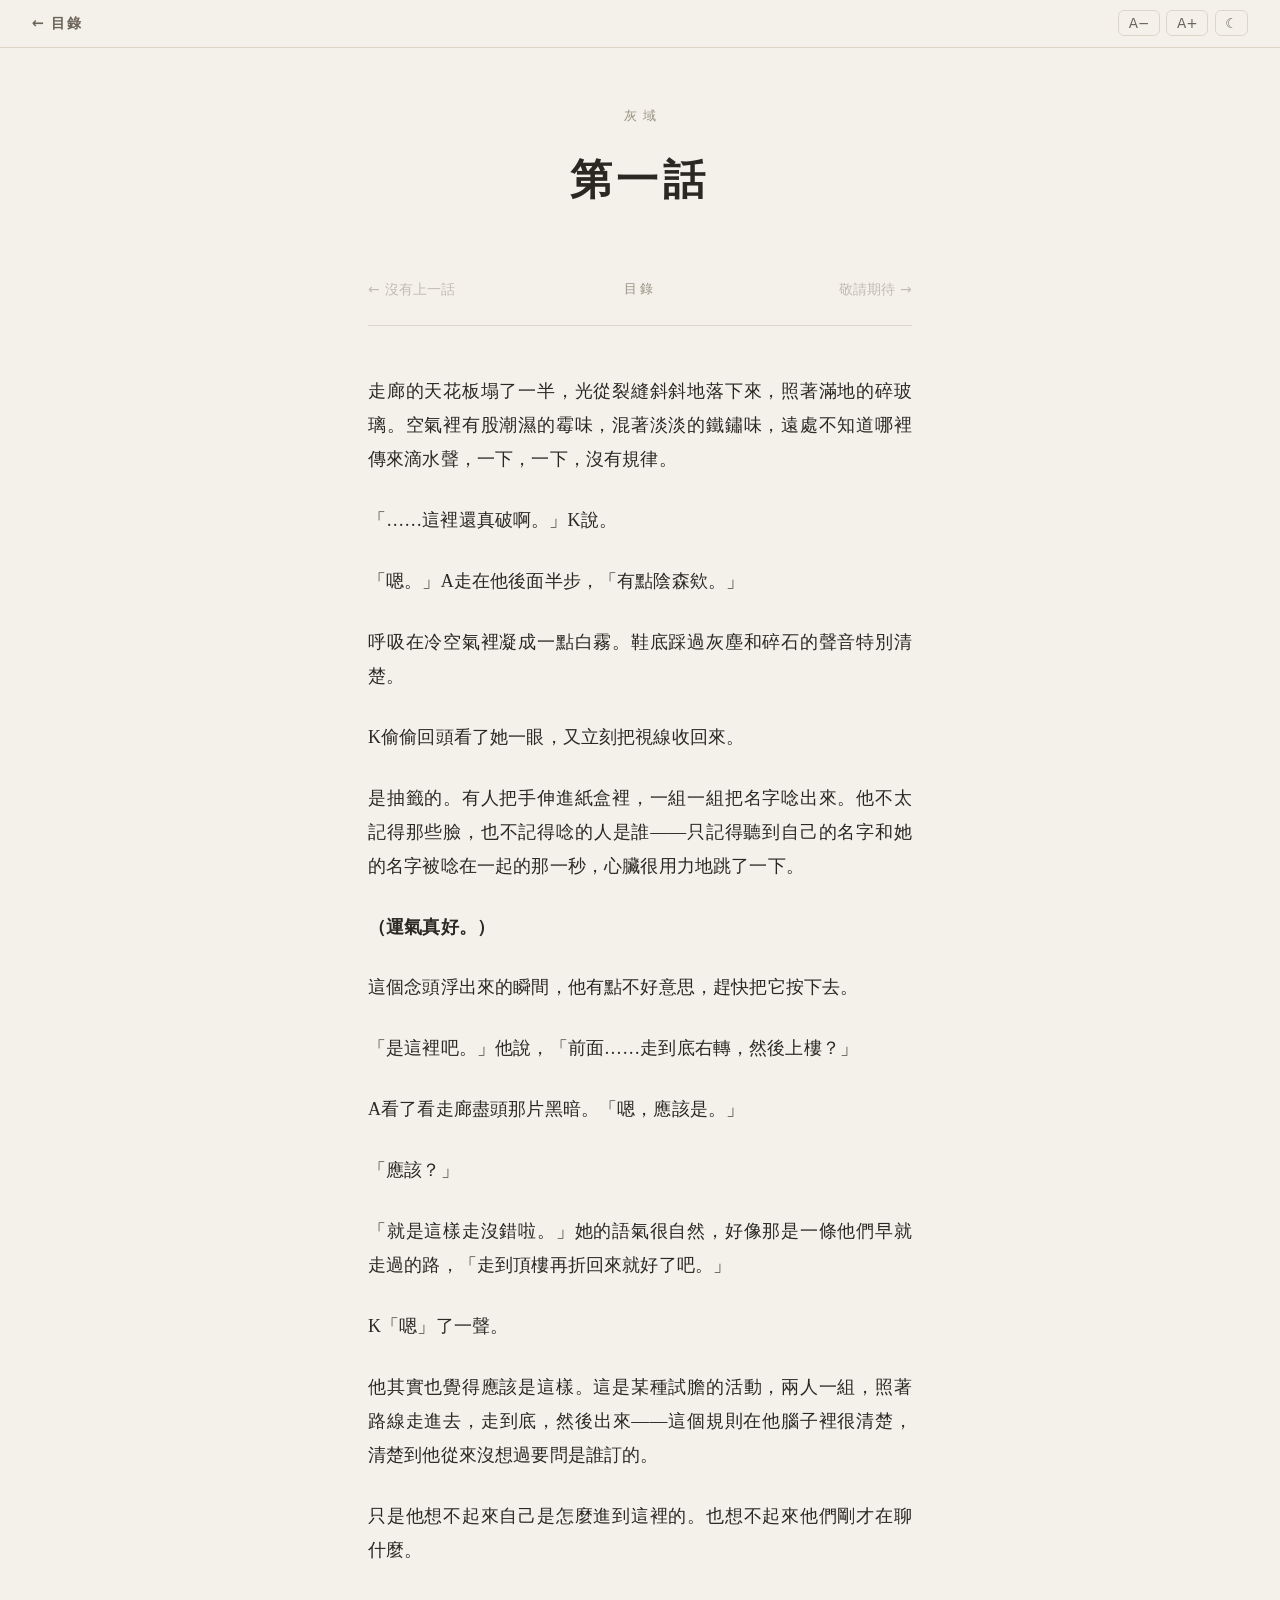
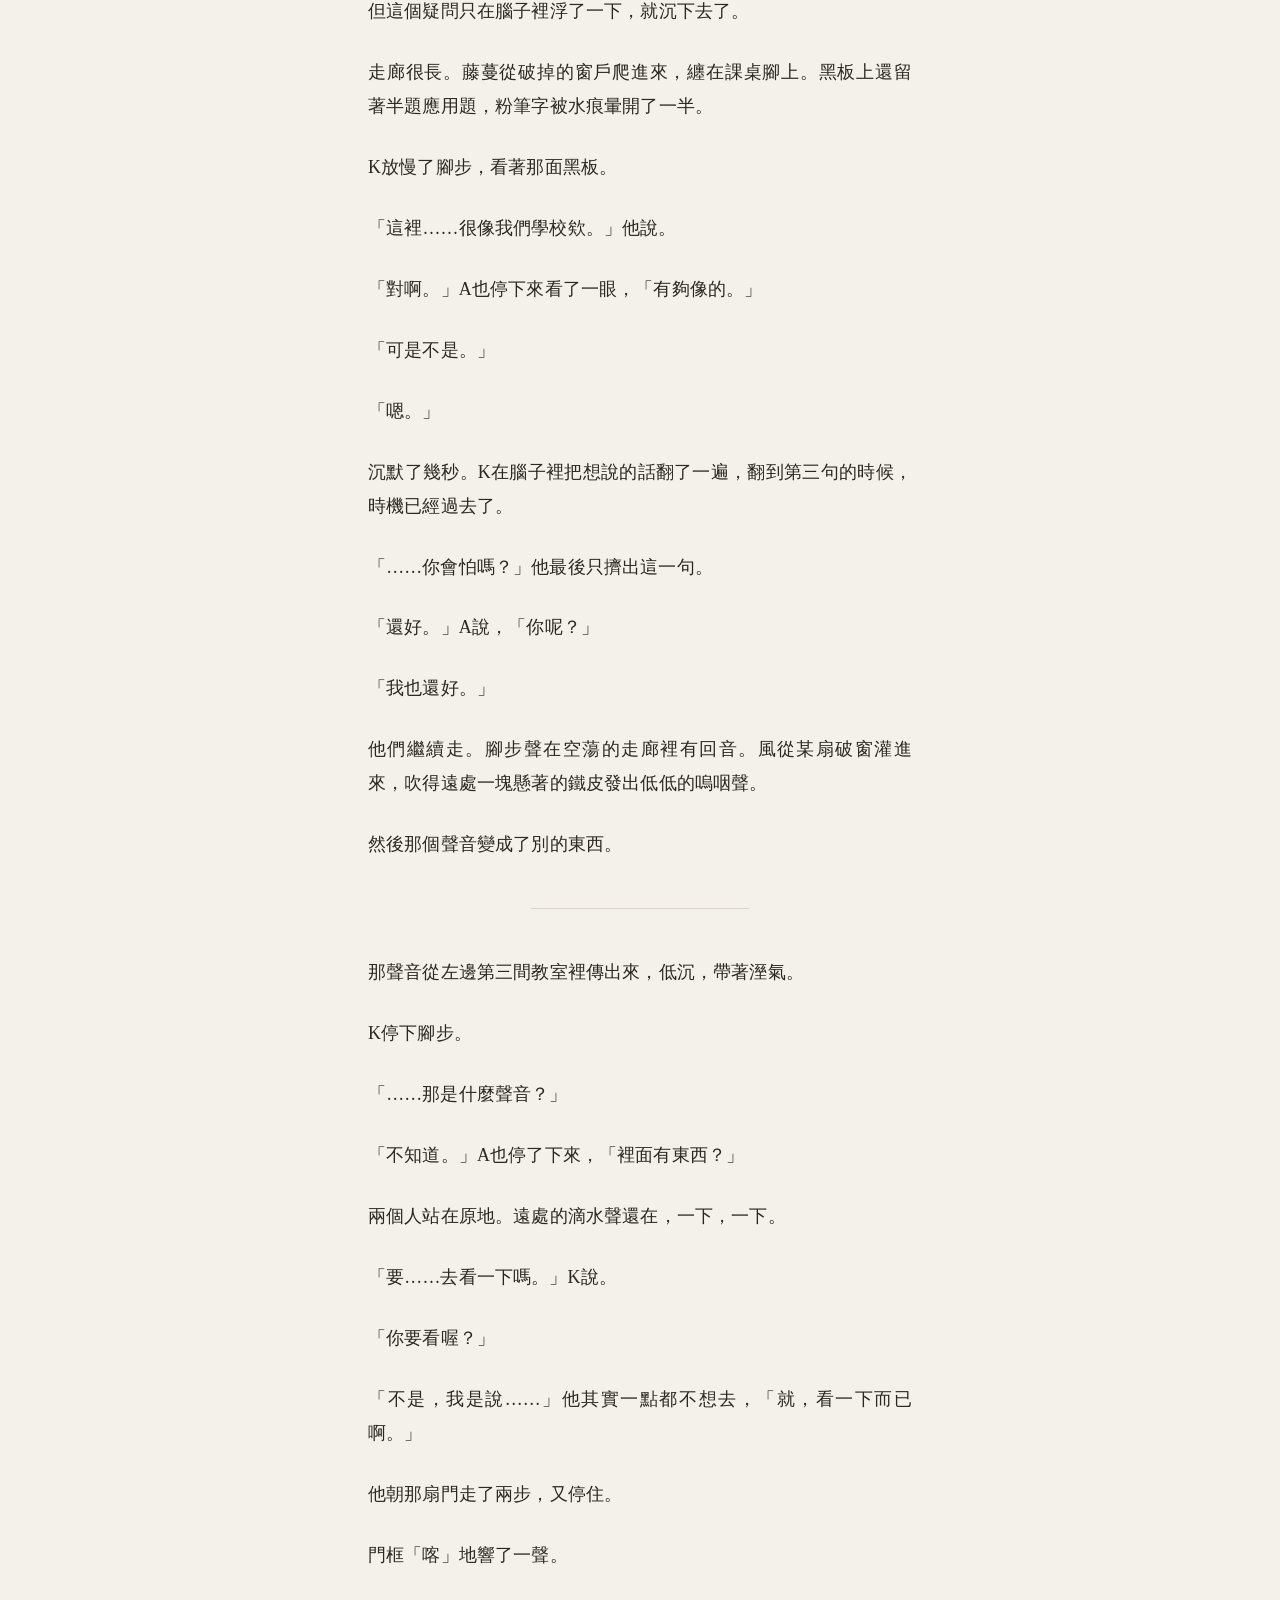
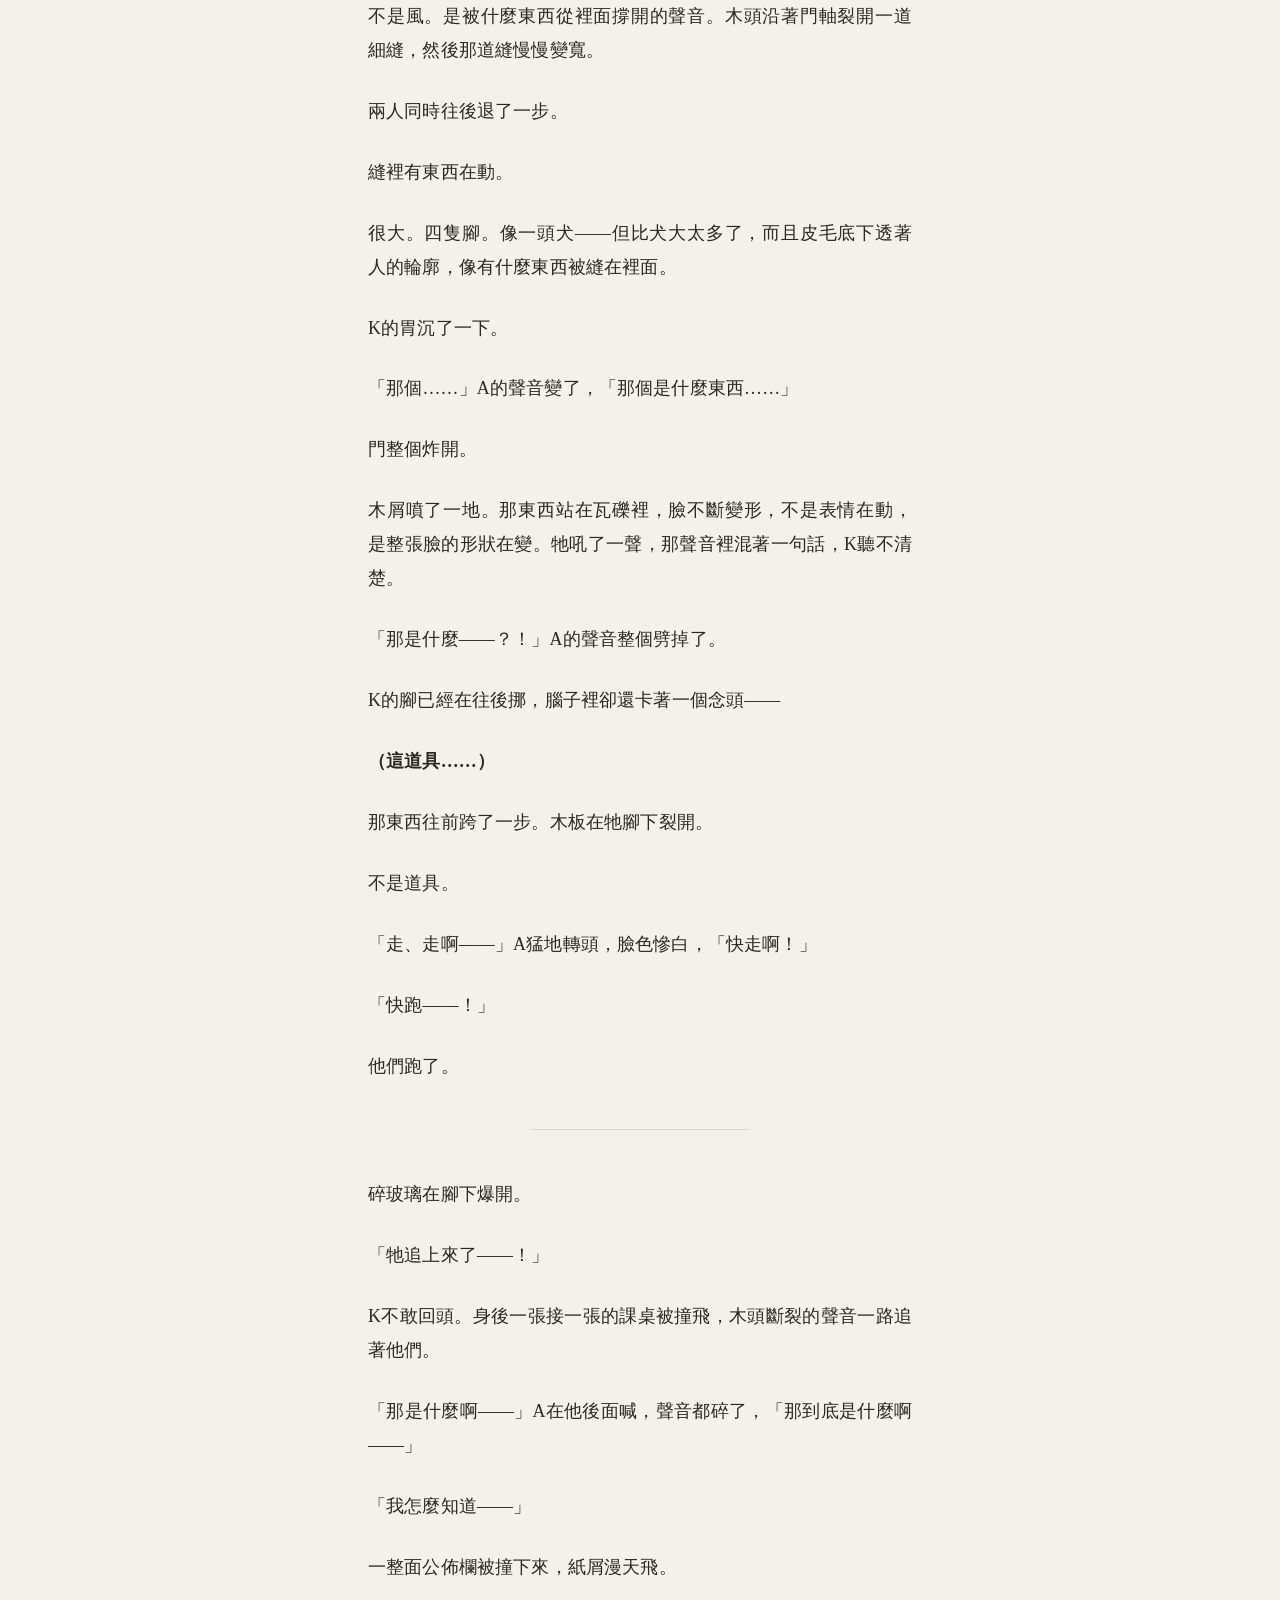
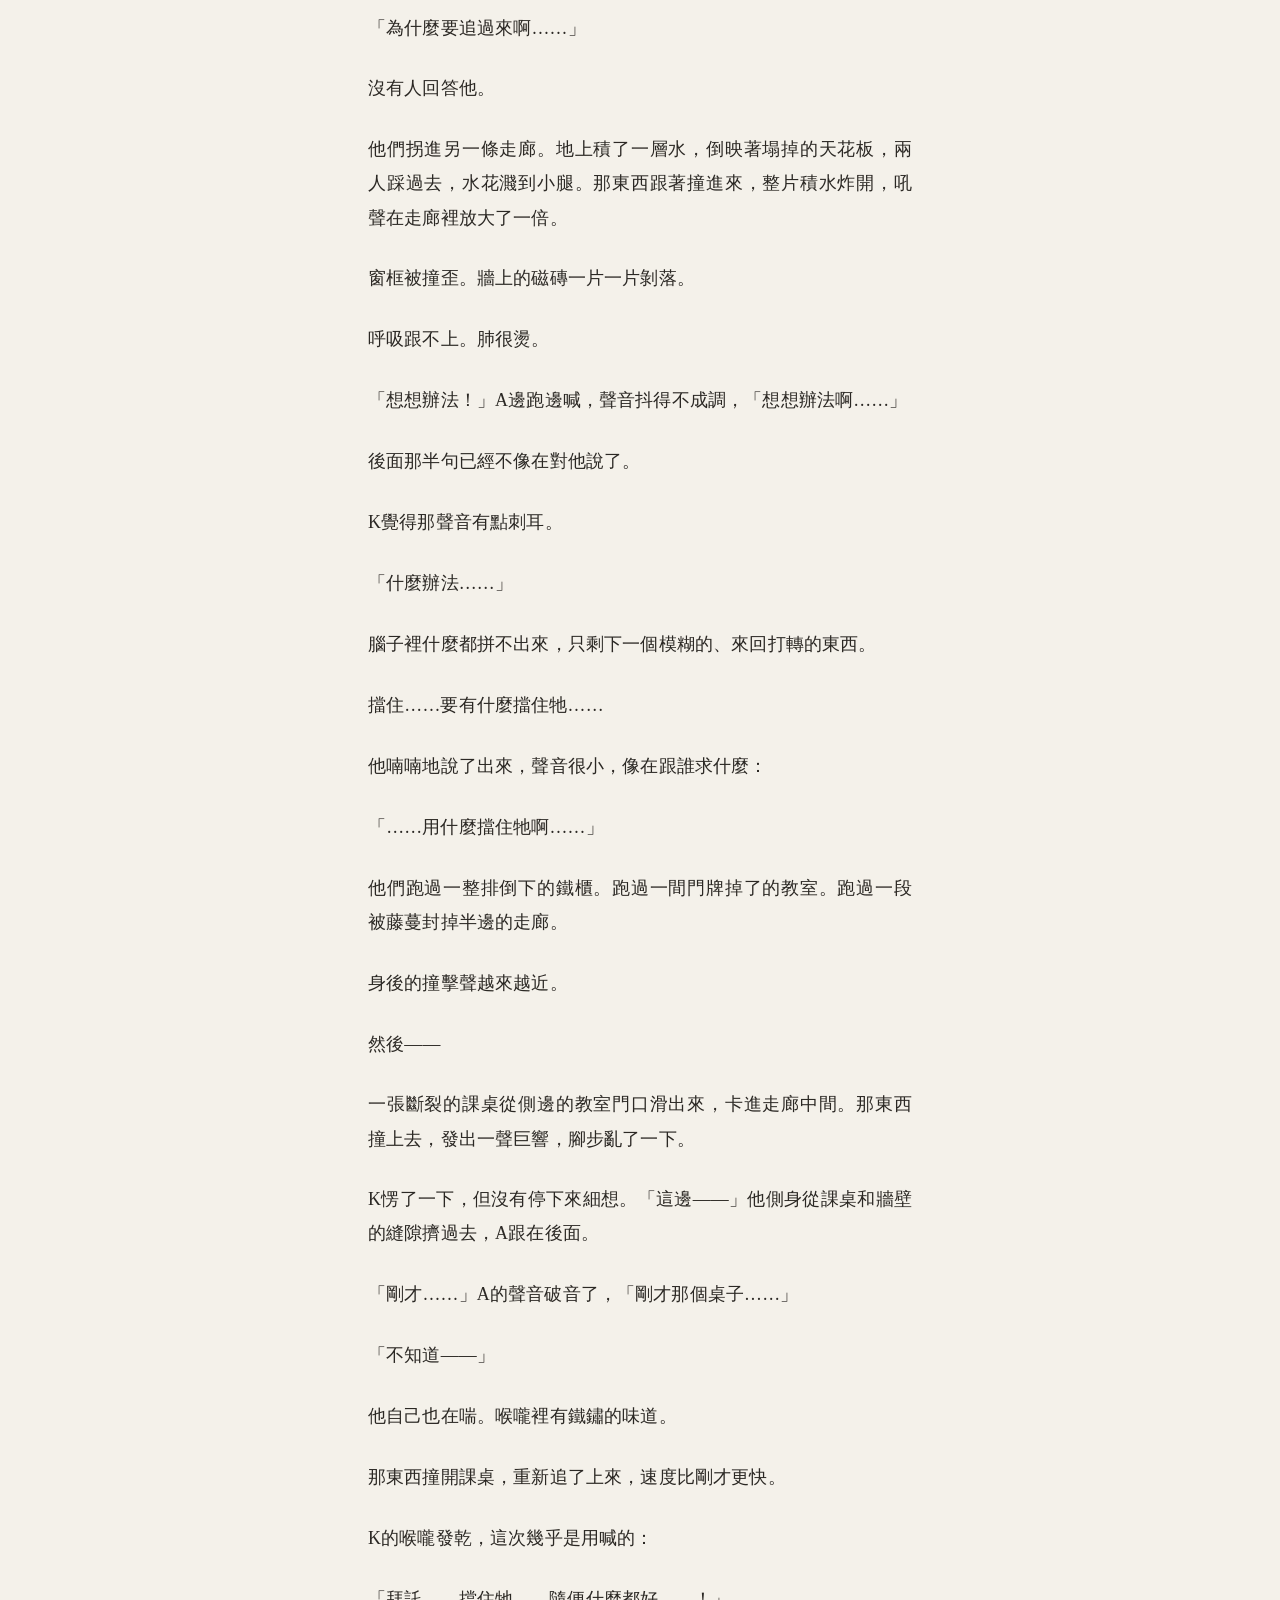
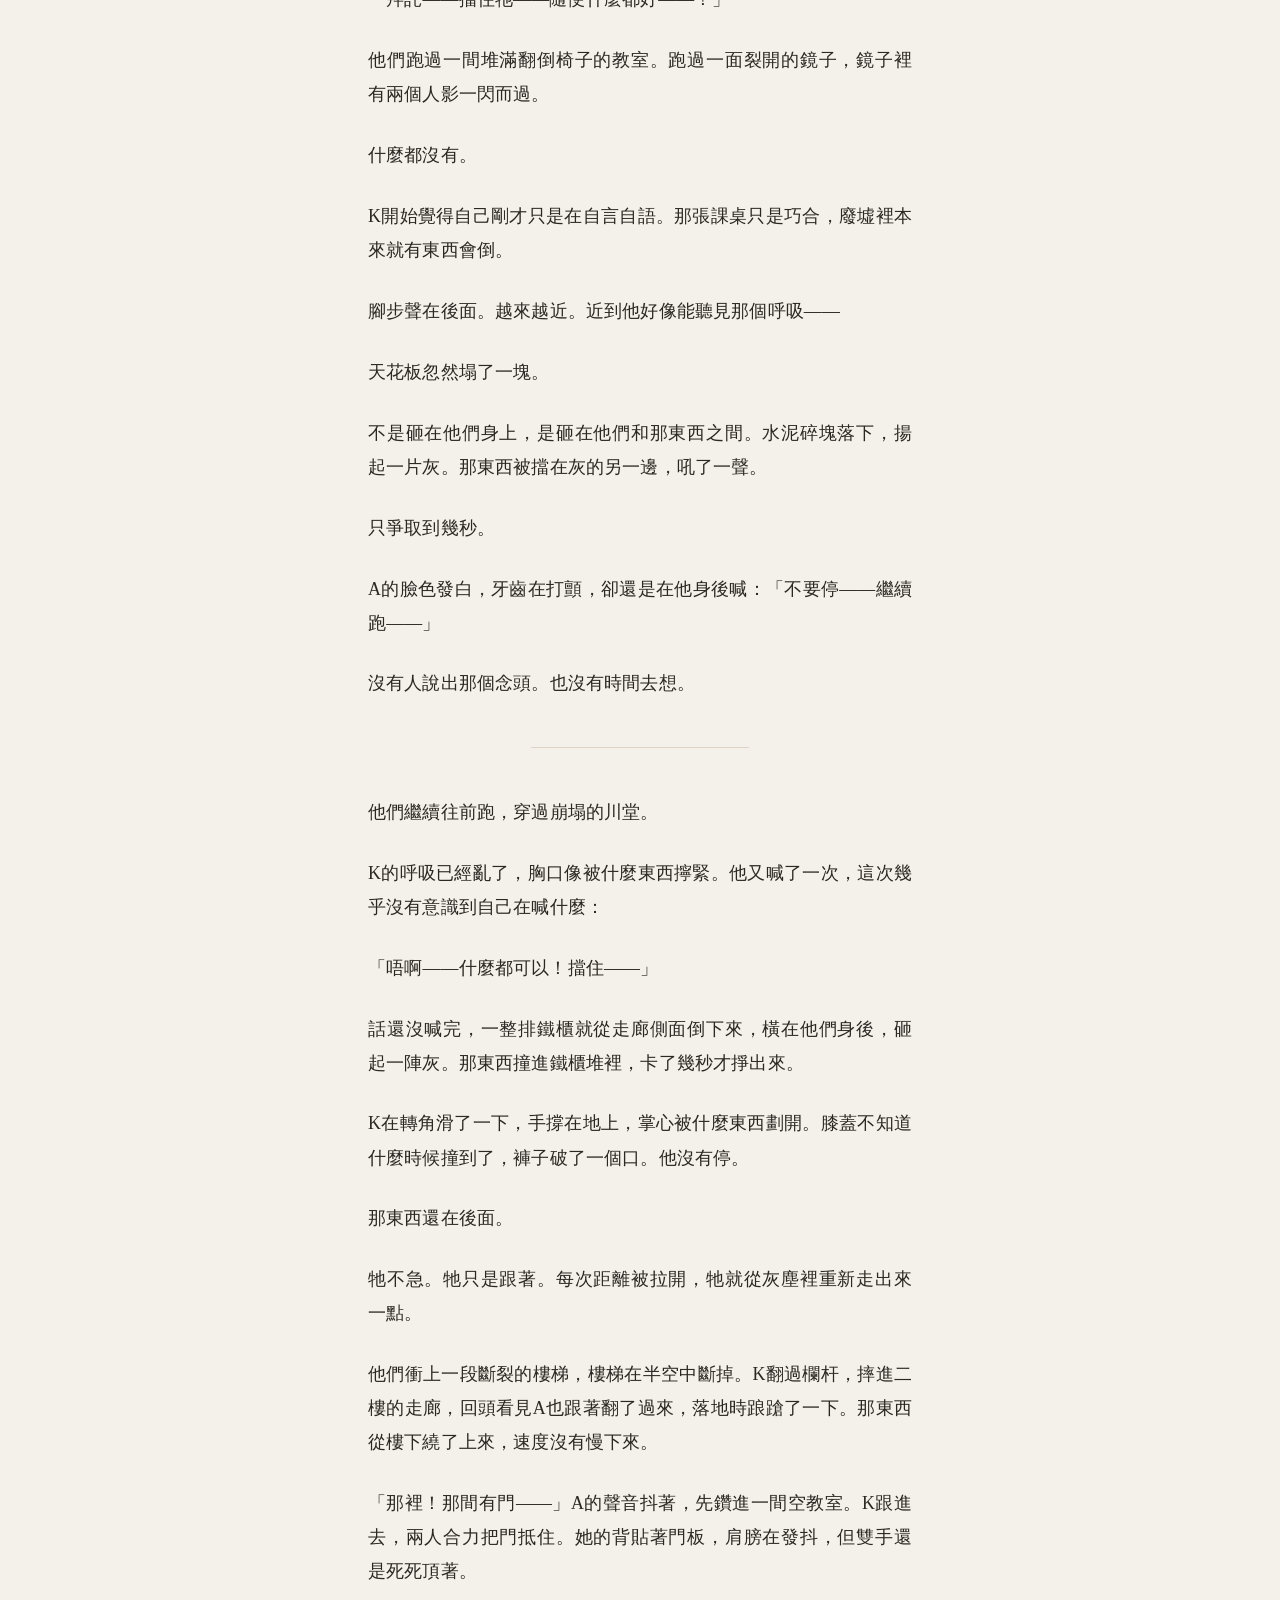
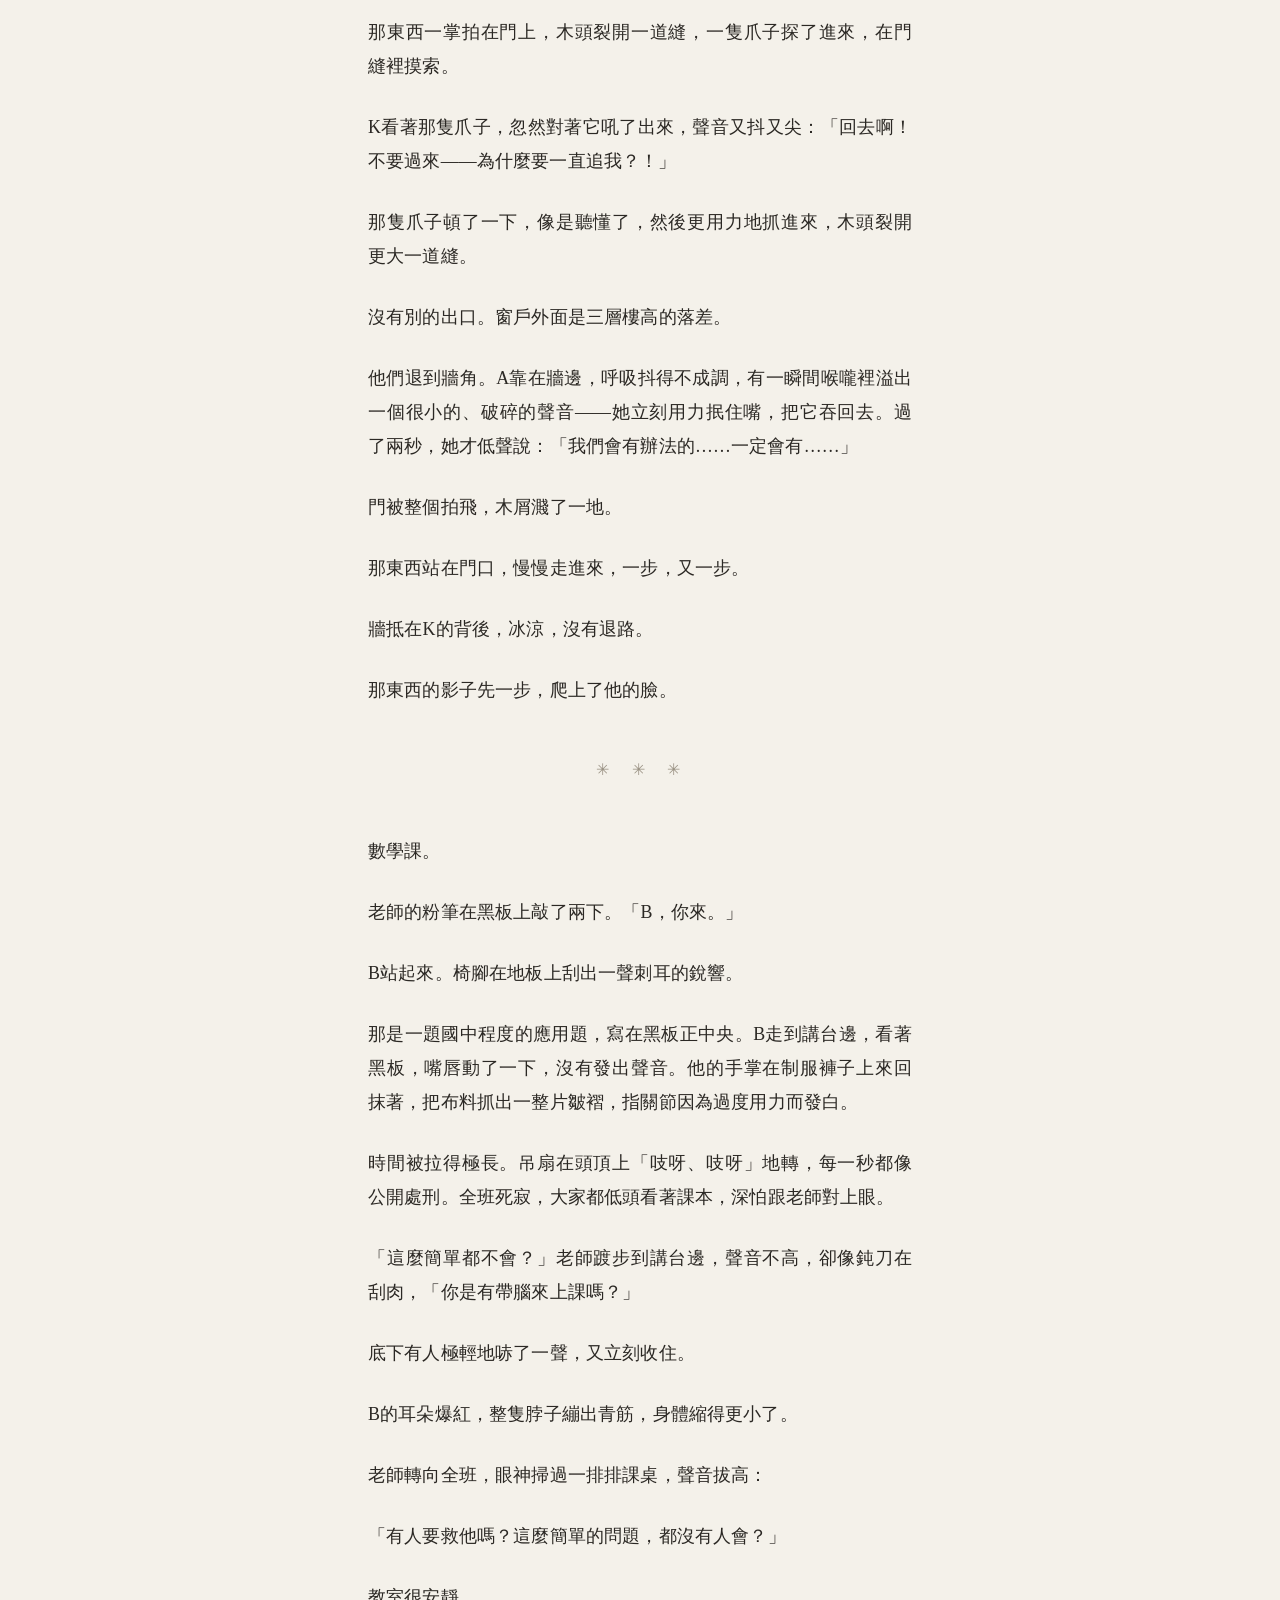
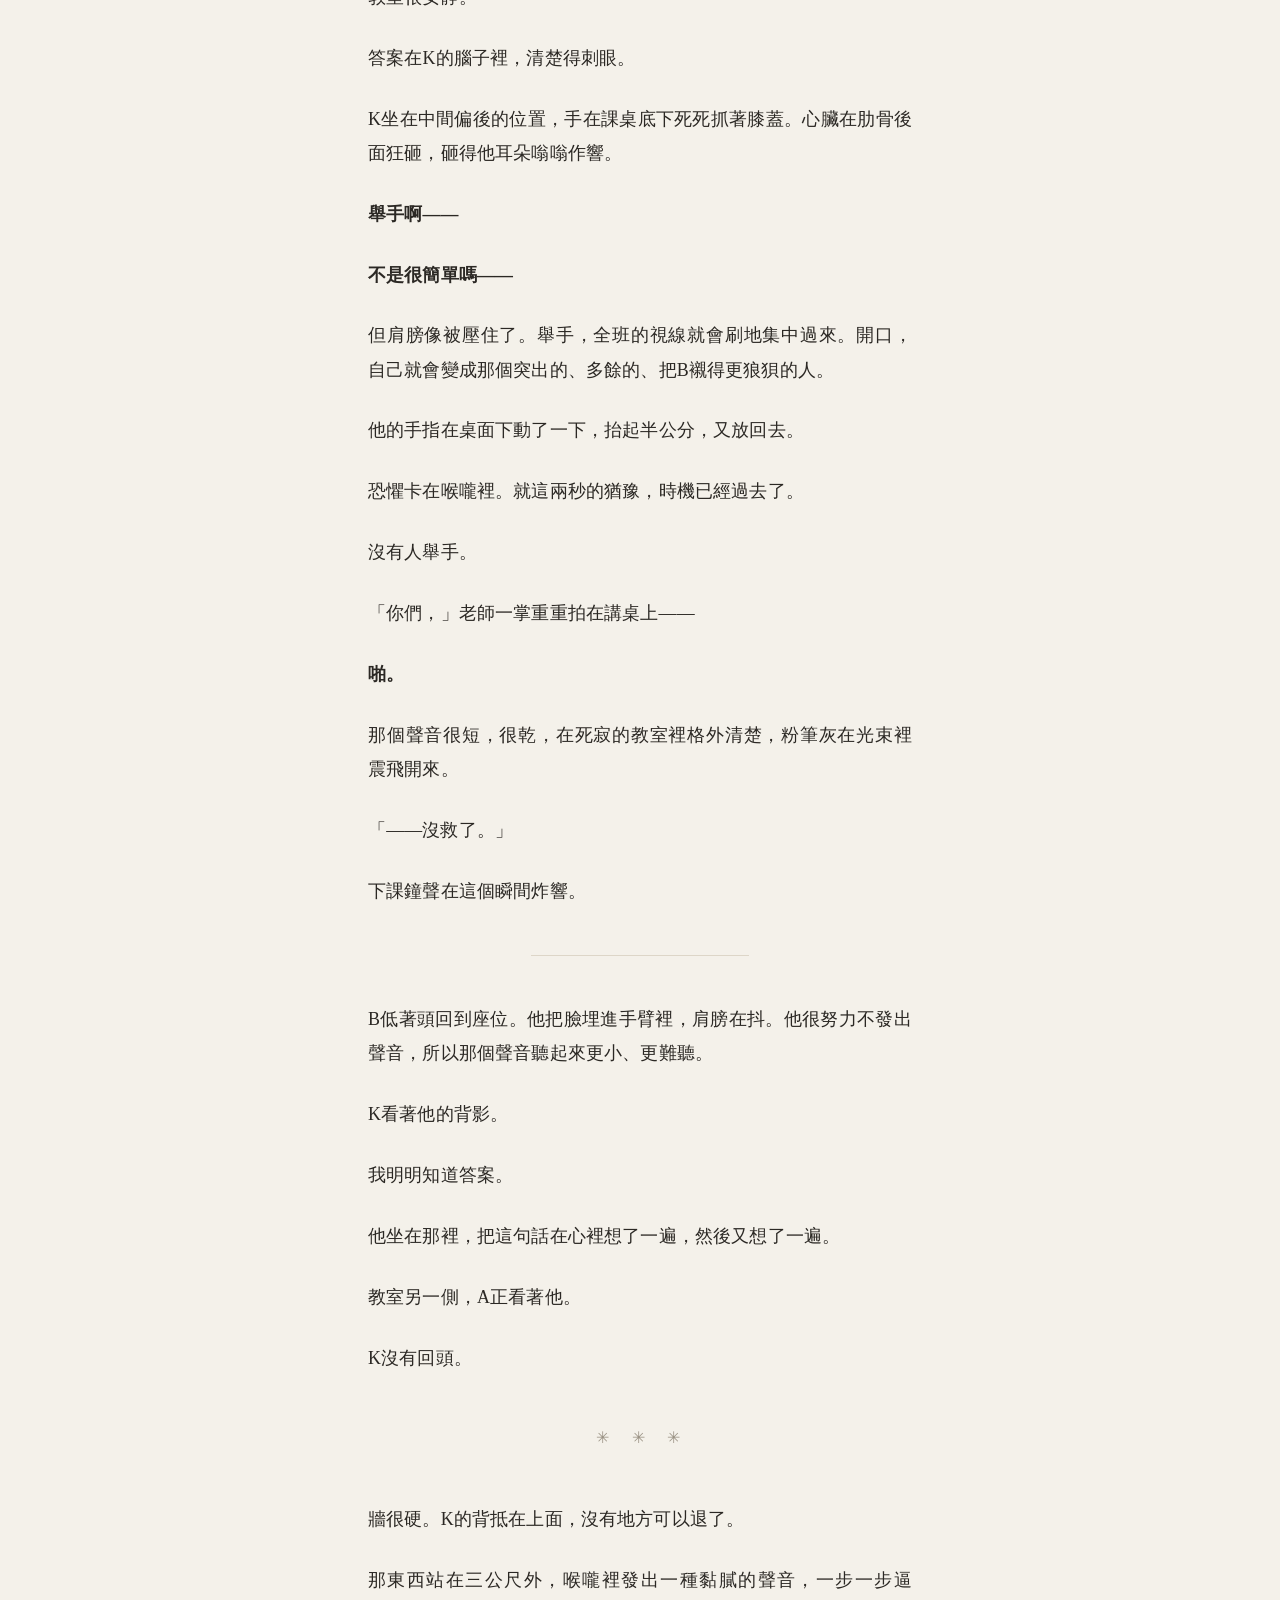
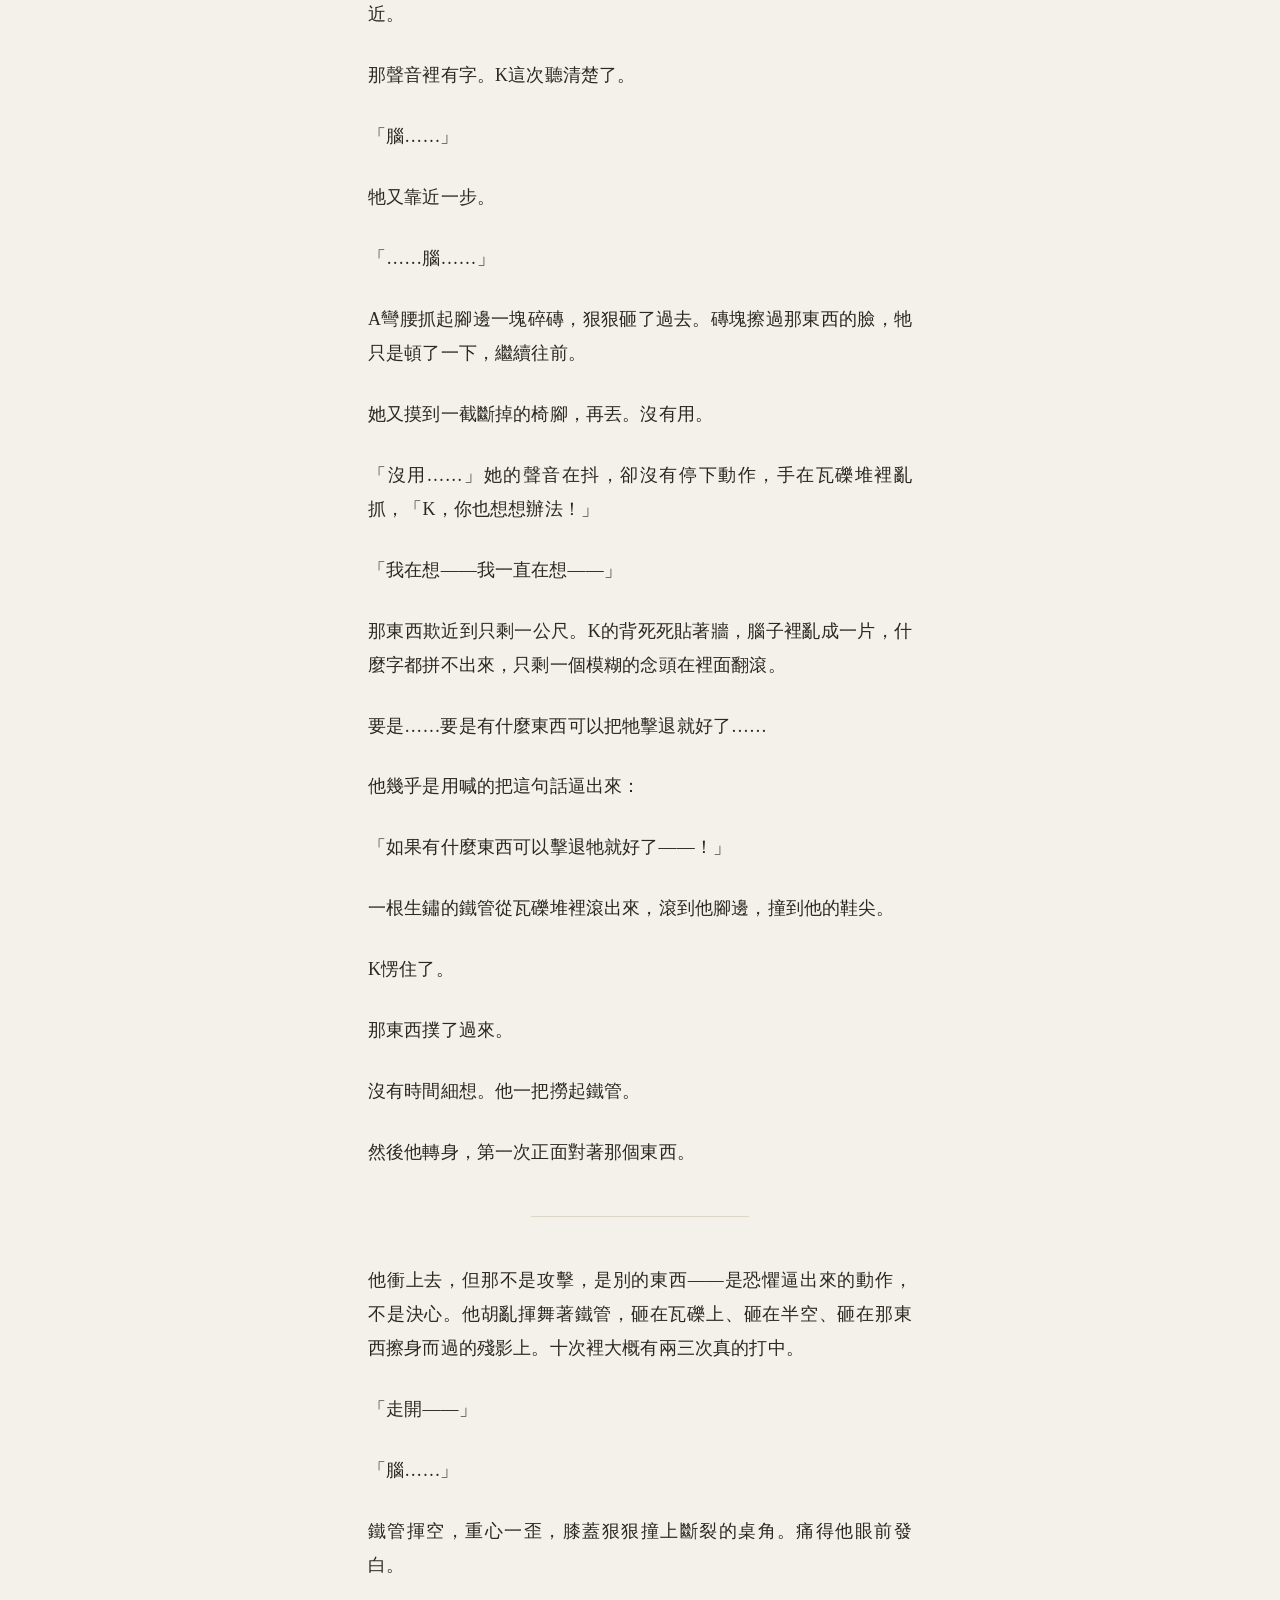
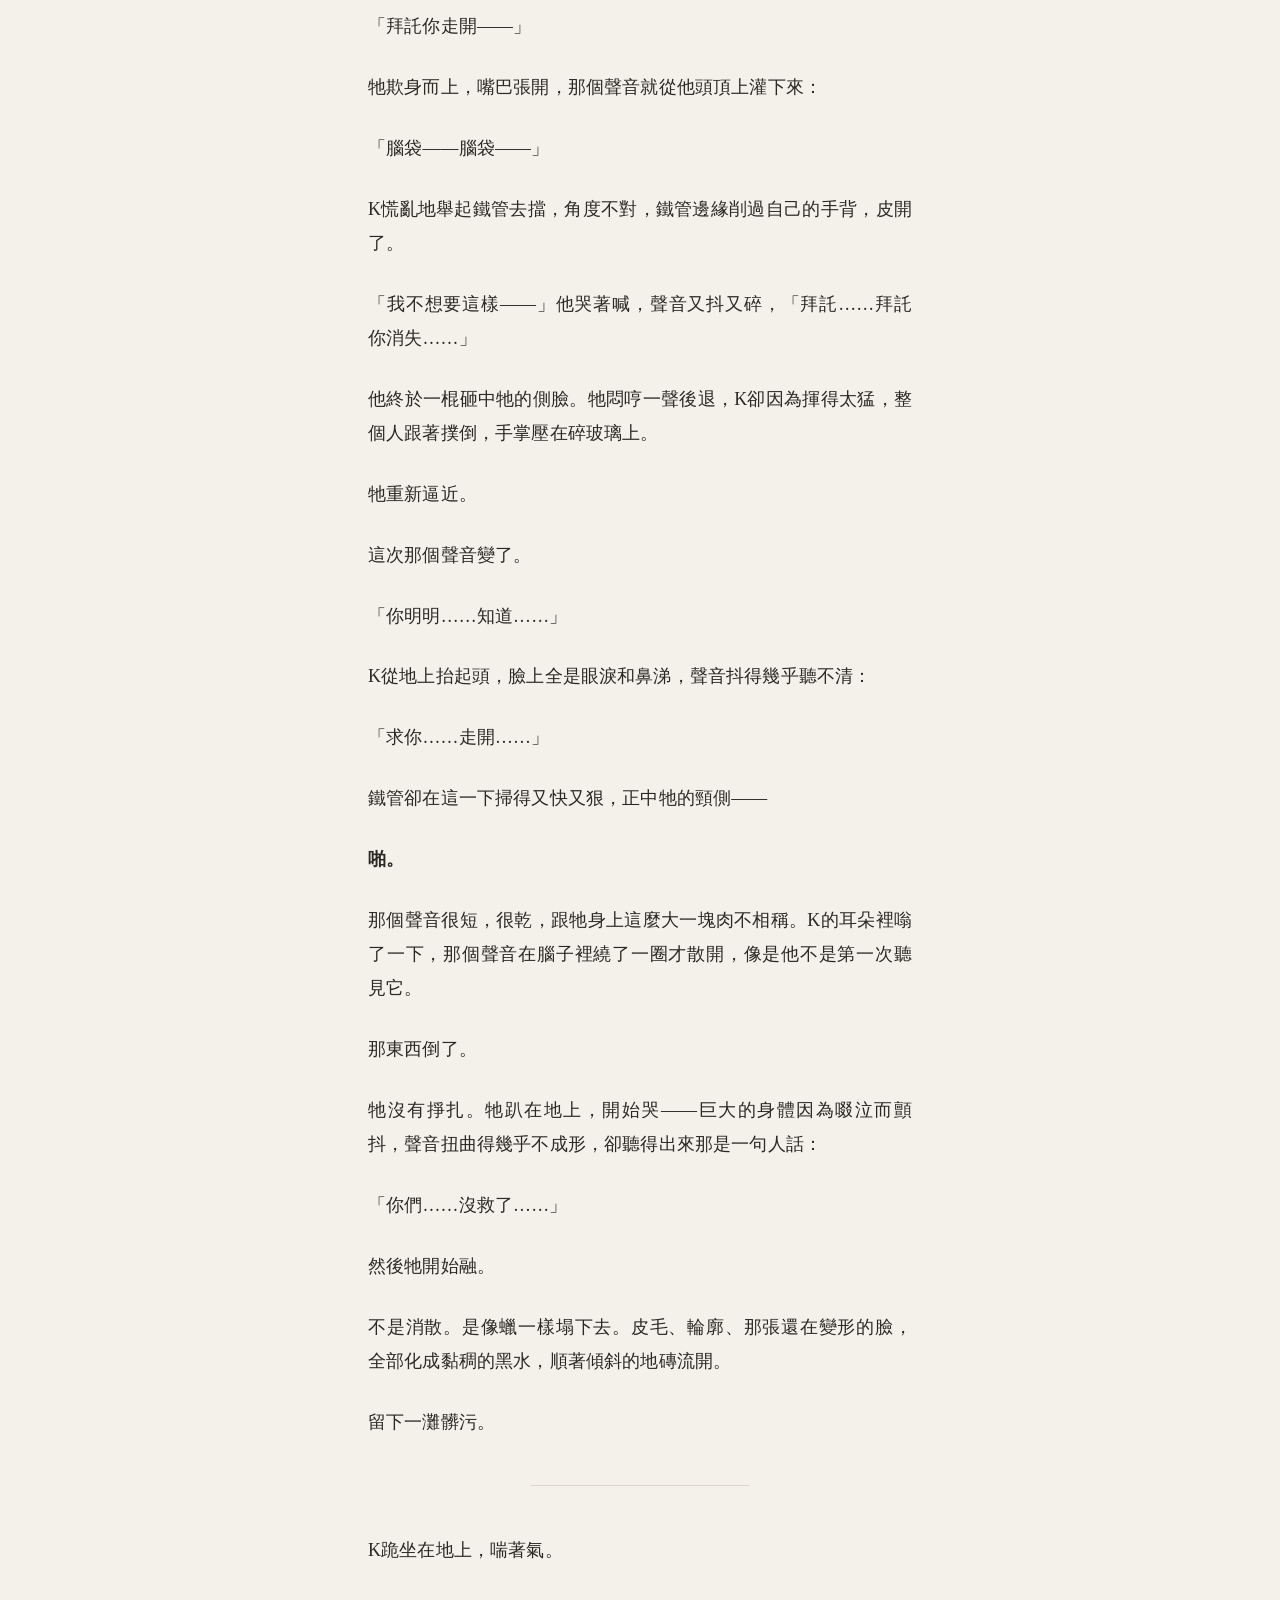
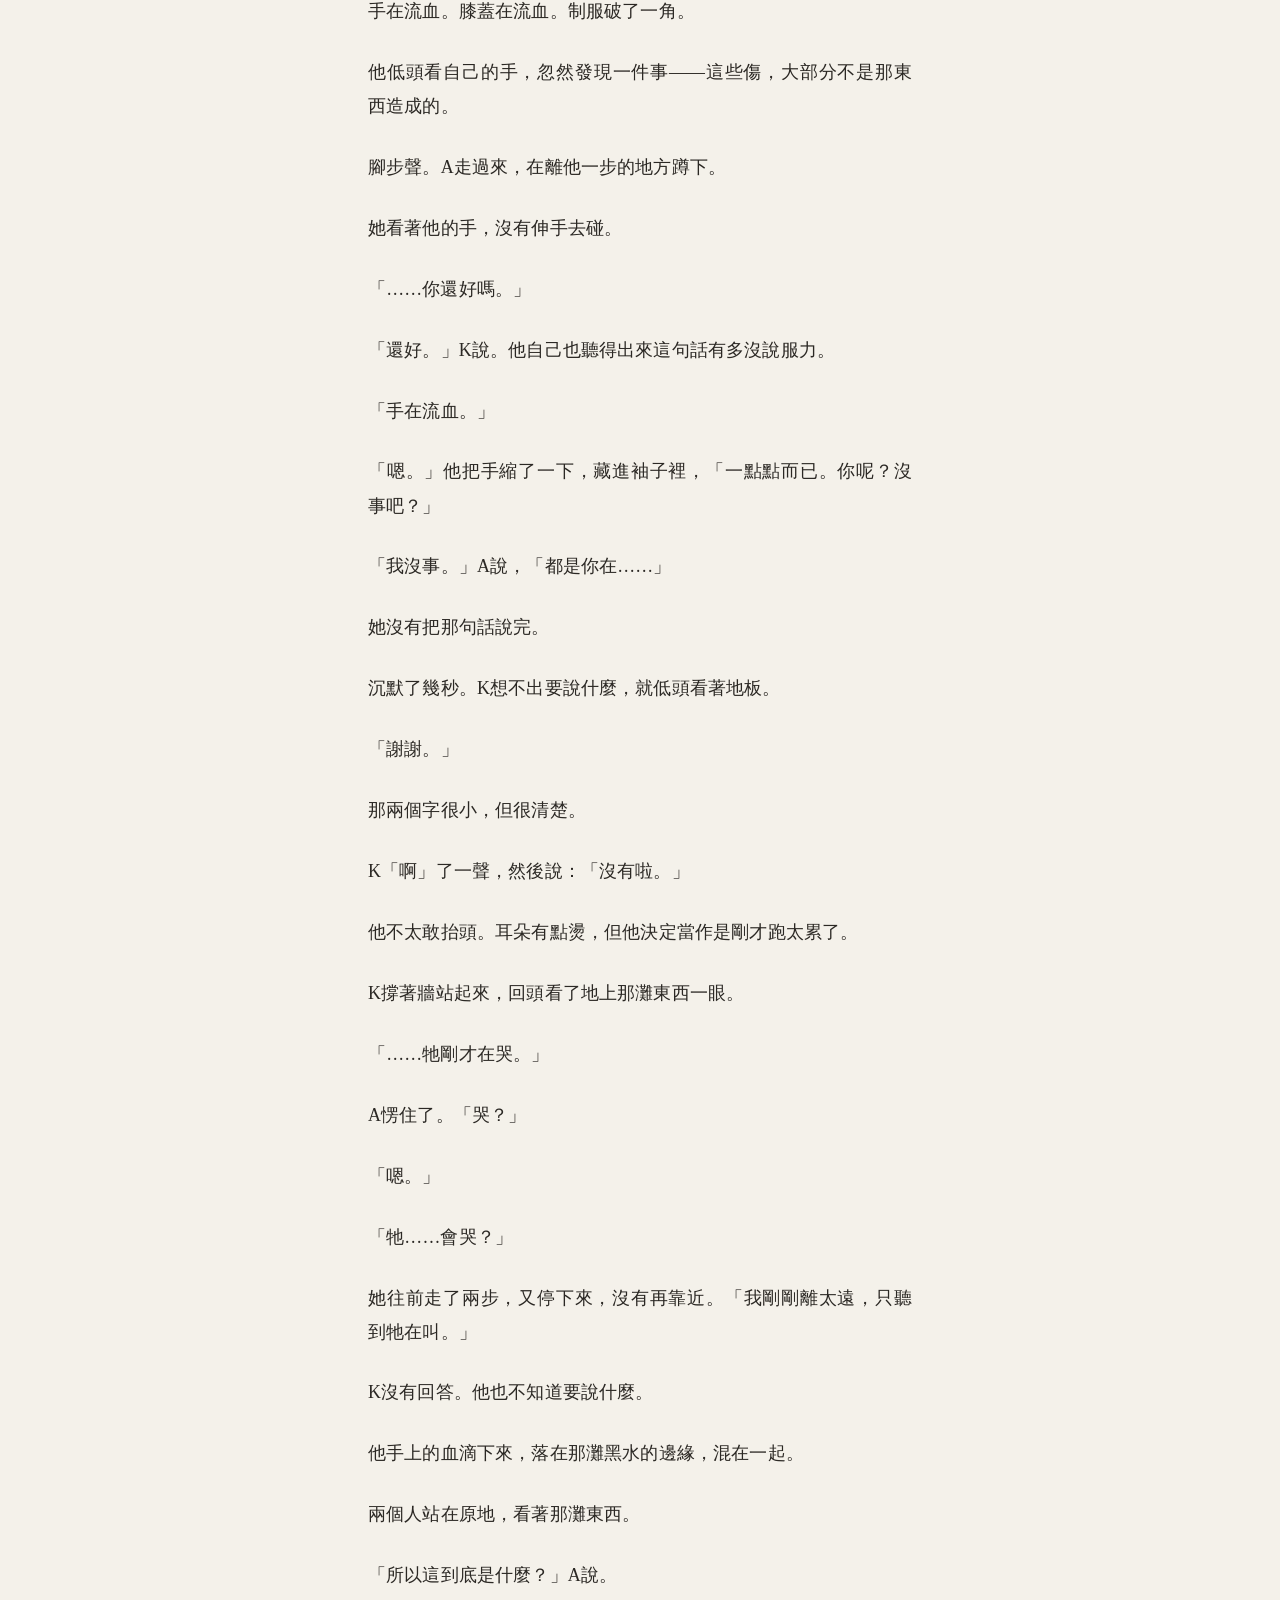
==== chapters/ep01.html @ 47c9773b "建立《灰域》小說發佈站與第一話 - 純靜態網站：index 目錄頁 + 章節閱讀頁，電子書排版（明暗模式、字級記憶） - build.py 零依賴建置腳本：Markdown → 排版 HTML，自動生" ====
<!doctype html>
<html lang="zh-Hant">
<head>
<meta charset="utf-8">
<meta name="viewport" content="width=device-width, initial-scale=1">
<title>第一話｜灰域</title>
<link rel="stylesheet" href="../assets/style.css">
</head>
<body class="reader">
<div class="toolbar">
  <a class="home" href="../index.html">← 目錄</a>
  <div class="controls">
    <button data-action="font-dec" title="縮小字級">A−</button>
    <button data-action="font-inc" title="放大字級">A+</button>
    <button data-action="theme" title="切換明暗">☾</button>
  </div>
</div>

<article class="chapter">
  <header class="chapter-head">
    <p class="novel-name">灰域</p>
    <h1>第一話</h1>
  </header>

  <nav class="chapter-nav top"><span class="nav-prev disabled">← 沒有上一話</span><a class="nav-index" href="../index.html">目錄</a><span class="nav-next disabled">敬請期待 →</span></nav>

  <div class="prose">
<p>走廊的天花板塌了一半，光從裂縫斜斜地落下來，照著滿地的碎玻璃。空氣裡有股潮濕的霉味，混著淡淡的鐵鏽味，遠處不知道哪裡傳來滴水聲，一下，一下，沒有規律。</p>
<p>「……這裡還真破啊。」K說。</p>
<p>「嗯。」A走在他後面半步，「有點陰森欸。」</p>
<p>呼吸在冷空氣裡凝成一點白霧。鞋底踩過灰塵和碎石的聲音特別清楚。</p>
<p>K偷偷回頭看了她一眼，又立刻把視線收回來。</p>
<p>是抽籤的。有人把手伸進紙盒裡，一組一組把名字唸出來。他不太記得那些臉，也不記得唸的人是誰——只記得聽到自己的名字和她的名字被唸在一起的那一秒，心臟很用力地跳了一下。</p>
<p><strong>（運氣真好。）</strong></p>
<p>這個念頭浮出來的瞬間，他有點不好意思，趕快把它按下去。</p>
<p>「是這裡吧。」他說，「前面……走到底右轉，然後上樓？」</p>
<p>A看了看走廊盡頭那片黑暗。「嗯，應該是。」</p>
<p>「應該？」</p>
<p>「就是這樣走沒錯啦。」她的語氣很自然，好像那是一條他們早就走過的路，「走到頂樓再折回來就好了吧。」</p>
<p>K「嗯」了一聲。</p>
<p>他其實也覺得應該是這樣。這是某種試膽的活動，兩人一組，照著路線走進去，走到底，然後出來——這個規則在他腦子裡很清楚，清楚到他從來沒想過要問是誰訂的。</p>
<p>只是他想不起來自己是怎麼進到這裡的。也想不起來他們剛才在聊什麼。</p>
<p>但這個疑問只在腦子裡浮了一下，就沉下去了。</p>
<p>走廊很長。藤蔓從破掉的窗戶爬進來，纏在課桌腳上。黑板上還留著半題應用題，粉筆字被水痕暈開了一半。</p>
<p>K放慢了腳步，看著那面黑板。</p>
<p>「這裡……很像我們學校欸。」他說。</p>
<p>「對啊。」A也停下來看了一眼，「有夠像的。」</p>
<p>「可是不是。」</p>
<p>「嗯。」</p>
<p>沉默了幾秒。K在腦子裡把想說的話翻了一遍，翻到第三句的時候，時機已經過去了。</p>
<p>「……你會怕嗎？」他最後只擠出這一句。</p>
<p>「還好。」A說，「你呢？」</p>
<p>「我也還好。」</p>
<p>他們繼續走。腳步聲在空蕩的走廊裡有回音。風從某扇破窗灌進來，吹得遠處一塊懸著的鐵皮發出低低的嗚咽聲。</p>
<p>然後那個聲音變成了別的東西。</p>
<hr class="scene">
<p>那聲音從左邊第三間教室裡傳出來，低沉，帶著溼氣。</p>
<p>K停下腳步。</p>
<p>「……那是什麼聲音？」</p>
<p>「不知道。」A也停了下來，「裡面有東西？」</p>
<p>兩個人站在原地。遠處的滴水聲還在，一下，一下。</p>
<p>「要……去看一下嗎。」K說。</p>
<p>「你要看喔？」</p>
<p>「不是，我是說……」他其實一點都不想去，「就，看一下而已啊。」</p>
<p>他朝那扇門走了兩步，又停住。</p>
<p>門框「喀」地響了一聲。</p>
<p>不是風。是被什麼東西從裡面撐開的聲音。木頭沿著門軸裂開一道細縫，然後那道縫慢慢變寬。</p>
<p>兩人同時往後退了一步。</p>
<p>縫裡有東西在動。</p>
<p>很大。四隻腳。像一頭犬——但比犬大太多了，而且皮毛底下透著人的輪廓，像有什麼東西被縫在裡面。</p>
<p>K的胃沉了一下。</p>
<p>「那個……」A的聲音變了，「那個是什麼東西……」</p>
<p>門整個炸開。</p>
<p>木屑噴了一地。那東西站在瓦礫裡，臉不斷變形，不是表情在動，是整張臉的形狀在變。牠吼了一聲，那聲音裡混著一句話，K聽不清楚。</p>
<p>「那是什麼——？！」A的聲音整個劈掉了。</p>
<p>K的腳已經在往後挪，腦子裡卻還卡著一個念頭——</p>
<p><strong>（這道具……）</strong></p>
<p>那東西往前跨了一步。木板在牠腳下裂開。</p>
<p>不是道具。</p>
<p>「走、走啊——」A猛地轉頭，臉色慘白，「快走啊！」</p>
<p>「快跑——！」</p>
<p>他們跑了。</p>
<hr class="scene">
<p>碎玻璃在腳下爆開。</p>
<p>「牠追上來了——！」</p>
<p>K不敢回頭。身後一張接一張的課桌被撞飛，木頭斷裂的聲音一路追著他們。</p>
<p>「那是什麼啊——」A在他後面喊，聲音都碎了，「那到底是什麼啊——」</p>
<p>「我怎麼知道——」</p>
<p>一整面公佈欄被撞下來，紙屑漫天飛。</p>
<p>「為什麼要追過來啊……」</p>
<p>沒有人回答他。</p>
<p>他們拐進另一條走廊。地上積了一層水，倒映著塌掉的天花板，兩人踩過去，水花濺到小腿。那東西跟著撞進來，整片積水炸開，吼聲在走廊裡放大了一倍。</p>
<p>窗框被撞歪。牆上的磁磚一片一片剝落。</p>
<p>呼吸跟不上。肺很燙。</p>
<p>「想想辦法！」A邊跑邊喊，聲音抖得不成調，「想想辦法啊……」</p>
<p>後面那半句已經不像在對他說了。</p>
<p>K覺得那聲音有點刺耳。</p>
<p>「什麼辦法……」</p>
<p>腦子裡什麼都拼不出來，只剩下一個模糊的、來回打轉的東西。</p>
<p>擋住……要有什麼擋住牠……</p>
<p>他喃喃地說了出來，聲音很小，像在跟誰求什麼：</p>
<p>「……用什麼擋住牠啊……」</p>
<p>他們跑過一整排倒下的鐵櫃。跑過一間門牌掉了的教室。跑過一段被藤蔓封掉半邊的走廊。</p>
<p>身後的撞擊聲越來越近。</p>
<p>然後——</p>
<p>一張斷裂的課桌從側邊的教室門口滑出來，卡進走廊中間。那東西撞上去，發出一聲巨響，腳步亂了一下。</p>
<p>K愣了一下，但沒有停下來細想。「這邊——」他側身從課桌和牆壁的縫隙擠過去，A跟在後面。</p>
<p>「剛才……」A的聲音破音了，「剛才那個桌子……」</p>
<p>「不知道——」</p>
<p>他自己也在喘。喉嚨裡有鐵鏽的味道。</p>
<p>那東西撞開課桌，重新追了上來，速度比剛才更快。</p>
<p>K的喉嚨發乾，這次幾乎是用喊的：</p>
<p>「拜託——擋住牠——隨便什麼都好——！」</p>
<p>他們跑過一間堆滿翻倒椅子的教室。跑過一面裂開的鏡子，鏡子裡有兩個人影一閃而過。</p>
<p>什麼都沒有。</p>
<p>K開始覺得自己剛才只是在自言自語。那張課桌只是巧合，廢墟裡本來就有東西會倒。</p>
<p>腳步聲在後面。越來越近。近到他好像能聽見那個呼吸——</p>
<p>天花板忽然塌了一塊。</p>
<p>不是砸在他們身上，是砸在他們和那東西之間。水泥碎塊落下，揚起一片灰。那東西被擋在灰的另一邊，吼了一聲。</p>
<p>只爭取到幾秒。</p>
<p>A的臉色發白，牙齒在打顫，卻還是在他身後喊：「不要停——繼續跑——」</p>
<p>沒有人說出那個念頭。也沒有時間去想。</p>
<hr class="scene">
<p>他們繼續往前跑，穿過崩塌的川堂。</p>
<p>K的呼吸已經亂了，胸口像被什麼東西擰緊。他又喊了一次，這次幾乎沒有意識到自己在喊什麼：</p>
<p>「唔啊——什麼都可以！擋住——」</p>
<p>話還沒喊完，一整排鐵櫃就從走廊側面倒下來，橫在他們身後，砸起一陣灰。那東西撞進鐵櫃堆裡，卡了幾秒才掙出來。</p>
<p>K在轉角滑了一下，手撐在地上，掌心被什麼東西劃開。膝蓋不知道什麼時候撞到了，褲子破了一個口。他沒有停。</p>
<p>那東西還在後面。</p>
<p>牠不急。牠只是跟著。每次距離被拉開，牠就從灰塵裡重新走出來一點。</p>
<p>他們衝上一段斷裂的樓梯，樓梯在半空中斷掉。K翻過欄杆，摔進二樓的走廊，回頭看見A也跟著翻了過來，落地時踉蹌了一下。那東西從樓下繞了上來，速度沒有慢下來。</p>
<p>「那裡！那間有門——」A的聲音抖著，先鑽進一間空教室。K跟進去，兩人合力把門抵住。她的背貼著門板，肩膀在發抖，但雙手還是死死頂著。</p>
<p>那東西一掌拍在門上，木頭裂開一道縫，一隻爪子探了進來，在門縫裡摸索。</p>
<p>K看著那隻爪子，忽然對著它吼了出來，聲音又抖又尖：「回去啊！不要過來——為什麼要一直追我？！」</p>
<p>那隻爪子頓了一下，像是聽懂了，然後更用力地抓進來，木頭裂開更大一道縫。</p>
<p>沒有別的出口。窗戶外面是三層樓高的落差。</p>
<p>他們退到牆角。A靠在牆邊，呼吸抖得不成調，有一瞬間喉嚨裡溢出一個很小的、破碎的聲音——她立刻用力抿住嘴，把它吞回去。過了兩秒，她才低聲說：「我們會有辦法的……一定會有……」</p>
<p>門被整個拍飛，木屑濺了一地。</p>
<p>那東西站在門口，慢慢走進來，一步，又一步。</p>
<p>牆抵在K的背後，冰涼，沒有退路。</p>
<p>那東西的影子先一步，爬上了他的臉。</p>
<div class="asterism" aria-hidden="true">✳&emsp;✳&emsp;✳</div>
<p>數學課。</p>
<p>老師的粉筆在黑板上敲了兩下。「B，你來。」</p>
<p>B站起來。椅腳在地板上刮出一聲刺耳的銳響。</p>
<p>那是一題國中程度的應用題，寫在黑板正中央。B走到講台邊，看著黑板，嘴唇動了一下，沒有發出聲音。他的手掌在制服褲子上來回抹著，把布料抓出一整片皺褶，指關節因為過度用力而發白。</p>
<p>時間被拉得極長。吊扇在頭頂上「吱呀、吱呀」地轉，每一秒都像公開處刑。全班死寂，大家都低頭看著課本，深怕跟老師對上眼。</p>
<p>「這麼簡單都不會？」老師踱步到講台邊，聲音不高，卻像鈍刀在刮肉，「你是有帶腦來上課嗎？」</p>
<p>底下有人極輕地哧了一聲，又立刻收住。</p>
<p>B的耳朵爆紅，整隻脖子繃出青筋，身體縮得更小了。</p>
<p>老師轉向全班，眼神掃過一排排課桌，聲音拔高：</p>
<p>「有人要救他嗎？這麼簡單的問題，都沒有人會？」</p>
<p>教室很安靜。</p>
<p>答案在K的腦子裡，清楚得刺眼。</p>
<p>K坐在中間偏後的位置，手在課桌底下死死抓著膝蓋。心臟在肋骨後面狂砸，砸得他耳朵嗡嗡作響。</p>
<p><strong>舉手啊——</strong></p>
<p><strong>不是很簡單嗎——</strong></p>
<p>但肩膀像被壓住了。舉手，全班的視線就會刷地集中過來。開口，自己就會變成那個突出的、多餘的、把B襯得更狼狽的人。</p>
<p>他的手指在桌面下動了一下，抬起半公分，又放回去。</p>
<p>恐懼卡在喉嚨裡。就這兩秒的猶豫，時機已經過去了。</p>
<p>沒有人舉手。</p>
<p>「你們，」老師一掌重重拍在講桌上——</p>
<p><strong>啪。</strong></p>
<p>那個聲音很短，很乾，在死寂的教室裡格外清楚，粉筆灰在光束裡震飛開來。</p>
<p>「——沒救了。」</p>
<p>下課鐘聲在這個瞬間炸響。</p>
<hr class="scene">
<p>B低著頭回到座位。他把臉埋進手臂裡，肩膀在抖。他很努力不發出聲音，所以那個聲音聽起來更小、更難聽。</p>
<p>K看著他的背影。</p>
<p>我明明知道答案。</p>
<p>他坐在那裡，把這句話在心裡想了一遍，然後又想了一遍。</p>
<p>教室另一側，A正看著他。</p>
<p>K沒有回頭。</p>
<div class="asterism" aria-hidden="true">✳&emsp;✳&emsp;✳</div>
<p>牆很硬。K的背抵在上面，沒有地方可以退了。</p>
<p>那東西站在三公尺外，喉嚨裡發出一種黏膩的聲音，一步一步逼近。</p>
<p>那聲音裡有字。K這次聽清楚了。</p>
<p>「腦……」</p>
<p>牠又靠近一步。</p>
<p>「……腦……」</p>
<p>A彎腰抓起腳邊一塊碎磚，狠狠砸了過去。磚塊擦過那東西的臉，牠只是頓了一下，繼續往前。</p>
<p>她又摸到一截斷掉的椅腳，再丟。沒有用。</p>
<p>「沒用……」她的聲音在抖，卻沒有停下動作，手在瓦礫堆裡亂抓，「K，你也想想辦法！」</p>
<p>「我在想——我一直在想——」</p>
<p>那東西欺近到只剩一公尺。K的背死死貼著牆，腦子裡亂成一片，什麼字都拼不出來，只剩一個模糊的念頭在裡面翻滾。</p>
<p>要是……要是有什麼東西可以把牠擊退就好了……</p>
<p>他幾乎是用喊的把這句話逼出來：</p>
<p>「如果有什麼東西可以擊退牠就好了——！」</p>
<p>一根生鏽的鐵管從瓦礫堆裡滾出來，滾到他腳邊，撞到他的鞋尖。</p>
<p>K愣住了。</p>
<p>那東西撲了過來。</p>
<p>沒有時間細想。他一把撈起鐵管。</p>
<p>然後他轉身，第一次正面對著那個東西。</p>
<hr class="scene">
<p>他衝上去，但那不是攻擊，是別的東西——是恐懼逼出來的動作，不是決心。他胡亂揮舞著鐵管，砸在瓦礫上、砸在半空、砸在那東西擦身而過的殘影上。十次裡大概有兩三次真的打中。</p>
<p>「走開——」</p>
<p>「腦……」</p>
<p>鐵管揮空，重心一歪，膝蓋狠狠撞上斷裂的桌角。痛得他眼前發白。</p>
<p>「拜託你走開——」</p>
<p>牠欺身而上，嘴巴張開，那個聲音就從他頭頂上灌下來：</p>
<p>「腦袋——腦袋——」</p>
<p>K慌亂地舉起鐵管去擋，角度不對，鐵管邊緣削過自己的手背，皮開了。</p>
<p>「我不想要這樣——」他哭著喊，聲音又抖又碎，「拜託……拜託你消失……」</p>
<p>他終於一棍砸中牠的側臉。牠悶哼一聲後退，K卻因為揮得太猛，整個人跟著撲倒，手掌壓在碎玻璃上。</p>
<p>牠重新逼近。</p>
<p>這次那個聲音變了。</p>
<p>「你明明……知道……」</p>
<p>K從地上抬起頭，臉上全是眼淚和鼻涕，聲音抖得幾乎聽不清：</p>
<p>「求你……走開……」</p>
<p>鐵管卻在這一下掃得又快又狠，正中牠的頸側——</p>
<p><strong>啪。</strong></p>
<p>那個聲音很短，很乾，跟牠身上這麼大一塊肉不相稱。K的耳朵裡嗡了一下，那個聲音在腦子裡繞了一圈才散開，像是他不是第一次聽見它。</p>
<p>那東西倒了。</p>
<p>牠沒有掙扎。牠趴在地上，開始哭——巨大的身體因為啜泣而顫抖，聲音扭曲得幾乎不成形，卻聽得出來那是一句人話：</p>
<p>「你們……沒救了……」</p>
<p>然後牠開始融。</p>
<p>不是消散。是像蠟一樣塌下去。皮毛、輪廓、那張還在變形的臉，全部化成黏稠的黑水，順著傾斜的地磚流開。</p>
<p>留下一灘髒污。</p>
<hr class="scene">
<p>K跪坐在地上，喘著氣。</p>
<p>手在流血。膝蓋在流血。制服破了一角。</p>
<p>他低頭看自己的手，忽然發現一件事——這些傷，大部分不是那東西造成的。</p>
<p>腳步聲。A走過來，在離他一步的地方蹲下。</p>
<p>她看著他的手，沒有伸手去碰。</p>
<p>「……你還好嗎。」</p>
<p>「還好。」K說。他自己也聽得出來這句話有多沒說服力。</p>
<p>「手在流血。」</p>
<p>「嗯。」他把手縮了一下，藏進袖子裡，「一點點而已。你呢？沒事吧？」</p>
<p>「我沒事。」A說，「都是你在……」</p>
<p>她沒有把那句話說完。</p>
<p>沉默了幾秒。K想不出要說什麼，就低頭看著地板。</p>
<p>「謝謝。」</p>
<p>那兩個字很小，但很清楚。</p>
<p>K「啊」了一聲，然後說：「沒有啦。」</p>
<p>他不太敢抬頭。耳朵有點燙，但他決定當作是剛才跑太累了。</p>
<p>K撐著牆站起來，回頭看了地上那灘東西一眼。</p>
<p>「……牠剛才在哭。」</p>
<p>A愣住了。「哭？」</p>
<p>「嗯。」</p>
<p>「牠……會哭？」</p>
<p>她往前走了兩步，又停下來，沒有再靠近。「我剛剛離太遠，只聽到牠在叫。」</p>
<p>K沒有回答。他也不知道要說什麼。</p>
<p>他手上的血滴下來，落在那灘黑水的邊緣，混在一起。</p>
<p>兩個人站在原地，看著那灘東西。</p>
<p>「所以這到底是什麼？」A說。</p>
<p>那句話比較像是丟給空氣的。她沒有在等答案，K也給不出來。</p>
<p>沉默了幾秒。</p>
<p>「唔……」K動了一下手臂，痛得皺起臉，「……回去好了。」</p>
<p>「好。」A答得很快，「這裡……根本就，太危險了。」</p>
<p>他們繞過那灘髒污，往走廊另一頭走。</p>
<p>沒有人回頭看第二眼。</p>
  </div>

  <nav class="chapter-nav bottom"><span class="nav-prev disabled">← 沒有上一話</span><a class="nav-index" href="../index.html">目錄</a><span class="nav-next disabled">敬請期待 →</span></nav>
</article>

<footer class="site-foot">灰域 · Gray Domain</footer>
<script src="../assets/reader.js"></script>
</body>
</html>
---- assets/style.css ----
/* 灰域 / Gray Domain — 電子書排版 */

:root {
  --reading-scale: 1;               /* 由 reader.js 依 localStorage 調整 */

  --bg: #f4f1ea;
  --surface: #fbf9f4;
  --ink: #2b2824;
  --ink-soft: #6b6459;
  --ink-faint: #9a9284;
  --rule: #ddd6c8;
  --accent: #8a7a5c;
  --link: #6b5d43;

  --serif: "Noto Serif CJK TC", "Noto Serif TC", "Songti TC", "Source Han Serif TC",
           "STSong", "SimSun", Georgia, "Times New Roman", serif;
  --sans: "Noto Sans CJK TC", "PingFang TC", "Microsoft JhengHei", system-ui,
          -apple-system, "Segoe UI", sans-serif;
}

@media (prefers-color-scheme: dark) {
  :root {
    --bg: #16161a;
    --surface: #1d1d22;
    --ink: #d7d2c8;
    --ink-soft: #9a948a;
    --ink-faint: #6c675d;
    --rule: #33323a;
    --accent: #b3a67e;
    --link: #c8b98f;
  }
}

/* 手動切換覆蓋系統設定 */
:root[data-theme="light"] {
  --bg: #f4f1ea; --surface: #fbf9f4; --ink: #2b2824; --ink-soft: #6b6459;
  --ink-faint: #9a9284; --rule: #ddd6c8; --accent: #8a7a5c; --link: #6b5d43;
}
:root[data-theme="dark"] {
  --bg: #16161a; --surface: #1d1d22; --ink: #d7d2c8; --ink-soft: #9a948a;
  --ink-faint: #6c675d; --rule: #33323a; --accent: #b3a67e; --link: #c8b98f;
}

* { box-sizing: border-box; }

html { -webkit-text-size-adjust: 100%; }

body {
  margin: 0;
  background: var(--bg);
  color: var(--ink);
  font-family: var(--serif);
  line-height: 1.9;
  letter-spacing: 0.01em;
  transition: background 0.3s ease, color 0.3s ease;
}

a { color: var(--link); text-decoration: none; }
a:hover { text-decoration: underline; text-underline-offset: 3px; }

/* ---------- 工具列 ---------- */
.toolbar {
  position: sticky;
  top: 0;
  z-index: 10;
  display: flex;
  align-items: center;
  justify-content: space-between;
  padding: 0.6rem clamp(1rem, 4vw, 2rem);
  background: color-mix(in srgb, var(--bg) 88%, transparent);
  backdrop-filter: blur(8px);
  border-bottom: 1px solid var(--rule);
  font-family: var(--sans);
  font-size: 0.9rem;
}
.toolbar .home, .toolbar .home-mark { color: var(--ink-soft); font-weight: 600; letter-spacing: 0.08em; }
.controls { display: flex; gap: 0.4rem; }
.controls button {
  font-family: var(--sans);
  font-size: 0.85rem;
  color: var(--ink-soft);
  background: transparent;
  border: 1px solid var(--rule);
  border-radius: 6px;
  padding: 0.25rem 0.6rem;
  cursor: pointer;
  transition: all 0.2s ease;
}
.controls button:hover { color: var(--ink); border-color: var(--accent); }

/* ---------- 首頁 ---------- */
.hero {
  text-align: center;
  padding: clamp(3rem, 12vh, 7rem) 1.5rem clamp(2rem, 6vh, 3.5rem);
}
.novel-title {
  font-size: clamp(2.8rem, 12vw, 5rem);
  margin: 0;
  letter-spacing: 0.35em;
  text-indent: 0.35em;         /* 補償字距造成的偏移 */
  font-weight: 700;
}
.novel-title-en {
  font-family: var(--sans);
  color: var(--ink-faint);
  letter-spacing: 0.5em;
  text-indent: 0.5em;
  text-transform: uppercase;
  font-size: clamp(0.7rem, 2.5vw, 0.9rem);
  margin: 0.9rem 0 0;
}
.tagline { color: var(--ink-soft); margin-top: 1.4rem; }

.toc {
  max-width: 42rem;
  margin: 0 auto;
  padding: 0 clamp(1.2rem, 5vw, 2rem) 4rem;
}
.toc h2 {
  font-family: var(--sans);
  font-size: 0.85rem;
  letter-spacing: 0.4em;
  text-indent: 0.4em;
  color: var(--ink-faint);
  text-align: center;
  font-weight: 600;
  margin: 0 0 1.5rem;
}
.chapter-list { list-style: none; margin: 0; padding: 0; }
.chapter-list li { border-top: 1px solid var(--rule); }
.chapter-list li:last-child { border-bottom: 1px solid var(--rule); }
.chapter-list a {
  display: flex;
  align-items: baseline;
  gap: 1.2rem;
  padding: 1.15rem 0.5rem;
  color: var(--ink);
}
.chapter-list a:hover { text-decoration: none; background: var(--surface); }
.ep-no {
  font-family: var(--sans);
  color: var(--accent);
  font-size: 0.85rem;
  letter-spacing: 0.1em;
  min-width: 2.2em;
}
.ep-title { font-size: 1.15rem; }
.chapter-list .empty { padding: 1.5rem 0.5rem; color: var(--ink-faint); text-align: center; }

/* ---------- 章節閱讀頁 ---------- */
.chapter {
  max-width: 38rem;
  margin: 0 auto;
  padding: clamp(1.5rem, 6vw, 3.5rem) clamp(1.2rem, 6vw, 2rem) 4rem;
}
.chapter-head {
  text-align: center;
  margin-bottom: clamp(2rem, 7vh, 3.5rem);
}
.chapter-head .novel-name {
  font-family: var(--sans);
  color: var(--ink-faint);
  letter-spacing: 0.4em;
  text-indent: 0.4em;
  font-size: 0.8rem;
  margin: 0 0 0.8rem;
}
.chapter-head h1 {
  font-size: clamp(1.8rem, 7vw, 2.6rem);
  margin: 0;
  letter-spacing: 0.12em;
  font-weight: 700;
}

.prose {
  font-size: calc(1.12rem * var(--reading-scale));
}
.prose p {
  margin: 0 0 1.5em;
  text-align: justify;
  text-justify: inter-ideograph;
}
.prose h2, .prose h3, .prose h4 {
  font-weight: 700;
  letter-spacing: 0.08em;
  margin: 2.4em 0 1.2em;
}
.prose strong { font-weight: 700; color: var(--ink); }

/* 場景細線 */
hr.scene {
  border: 0;
  height: 1px;
  background: var(--rule);
  width: 40%;
  margin: 2.6em auto;
}
/* 星號裝飾（較大的段落／視角切換） */
.asterism {
  text-align: center;
  color: var(--ink-faint);
  letter-spacing: 0.2em;
  margin: 3em 0;
  font-size: 0.9em;
  user-select: none;
}

/* ---------- 章節導覽 ---------- */
.chapter-nav {
  display: flex;
  align-items: center;
  justify-content: space-between;
  gap: 0.8rem;
  font-family: var(--sans);
  font-size: 0.88rem;
}
.chapter-nav.top {
  border-bottom: 1px solid var(--rule);
  padding-bottom: 1.4rem;
  margin-bottom: clamp(2rem, 6vh, 3rem);
}
.chapter-nav.bottom {
  border-top: 1px solid var(--rule);
  padding-top: 1.6rem;
  margin-top: clamp(2.5rem, 8vh, 4rem);
}
.chapter-nav a, .chapter-nav span { color: var(--ink-soft); }
.chapter-nav a:hover { color: var(--accent); text-decoration: none; }
.chapter-nav .nav-index {
  font-size: 0.8rem;
  letter-spacing: 0.2em;
  color: var(--ink-faint);
}
.chapter-nav .disabled { color: var(--ink-faint); opacity: 0.55; }
.nav-prev { text-align: left; flex: 1; }
.nav-next { text-align: right; flex: 1; }

/* ---------- 頁尾 ---------- */
.site-foot {
  text-align: center;
  font-family: var(--sans);
  font-size: 0.75rem;
  letter-spacing: 0.25em;
  text-indent: 0.25em;
  color: var(--ink-faint);
  padding: 3rem 1rem 4rem;
}

@media (max-width: 480px) {
  body { line-height: 1.85; }
  .chapter-nav { font-size: 0.8rem; }
}
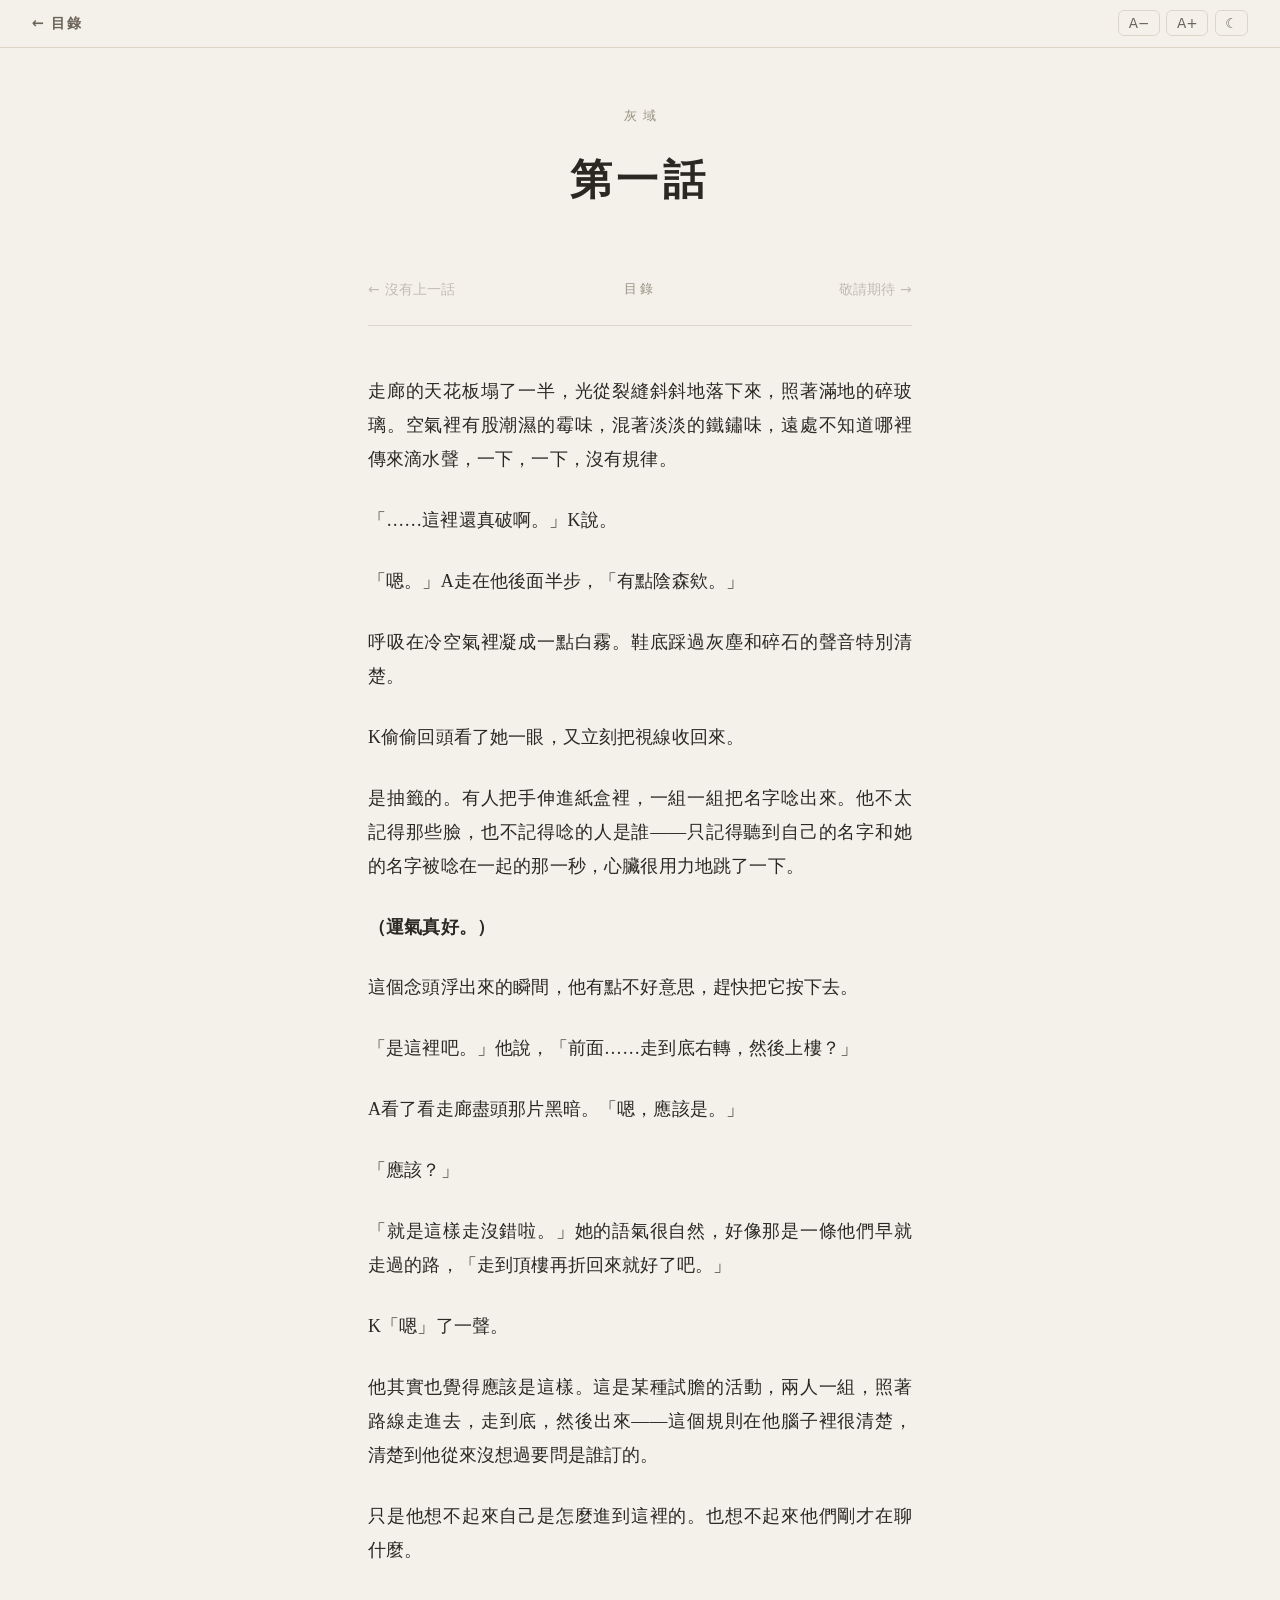
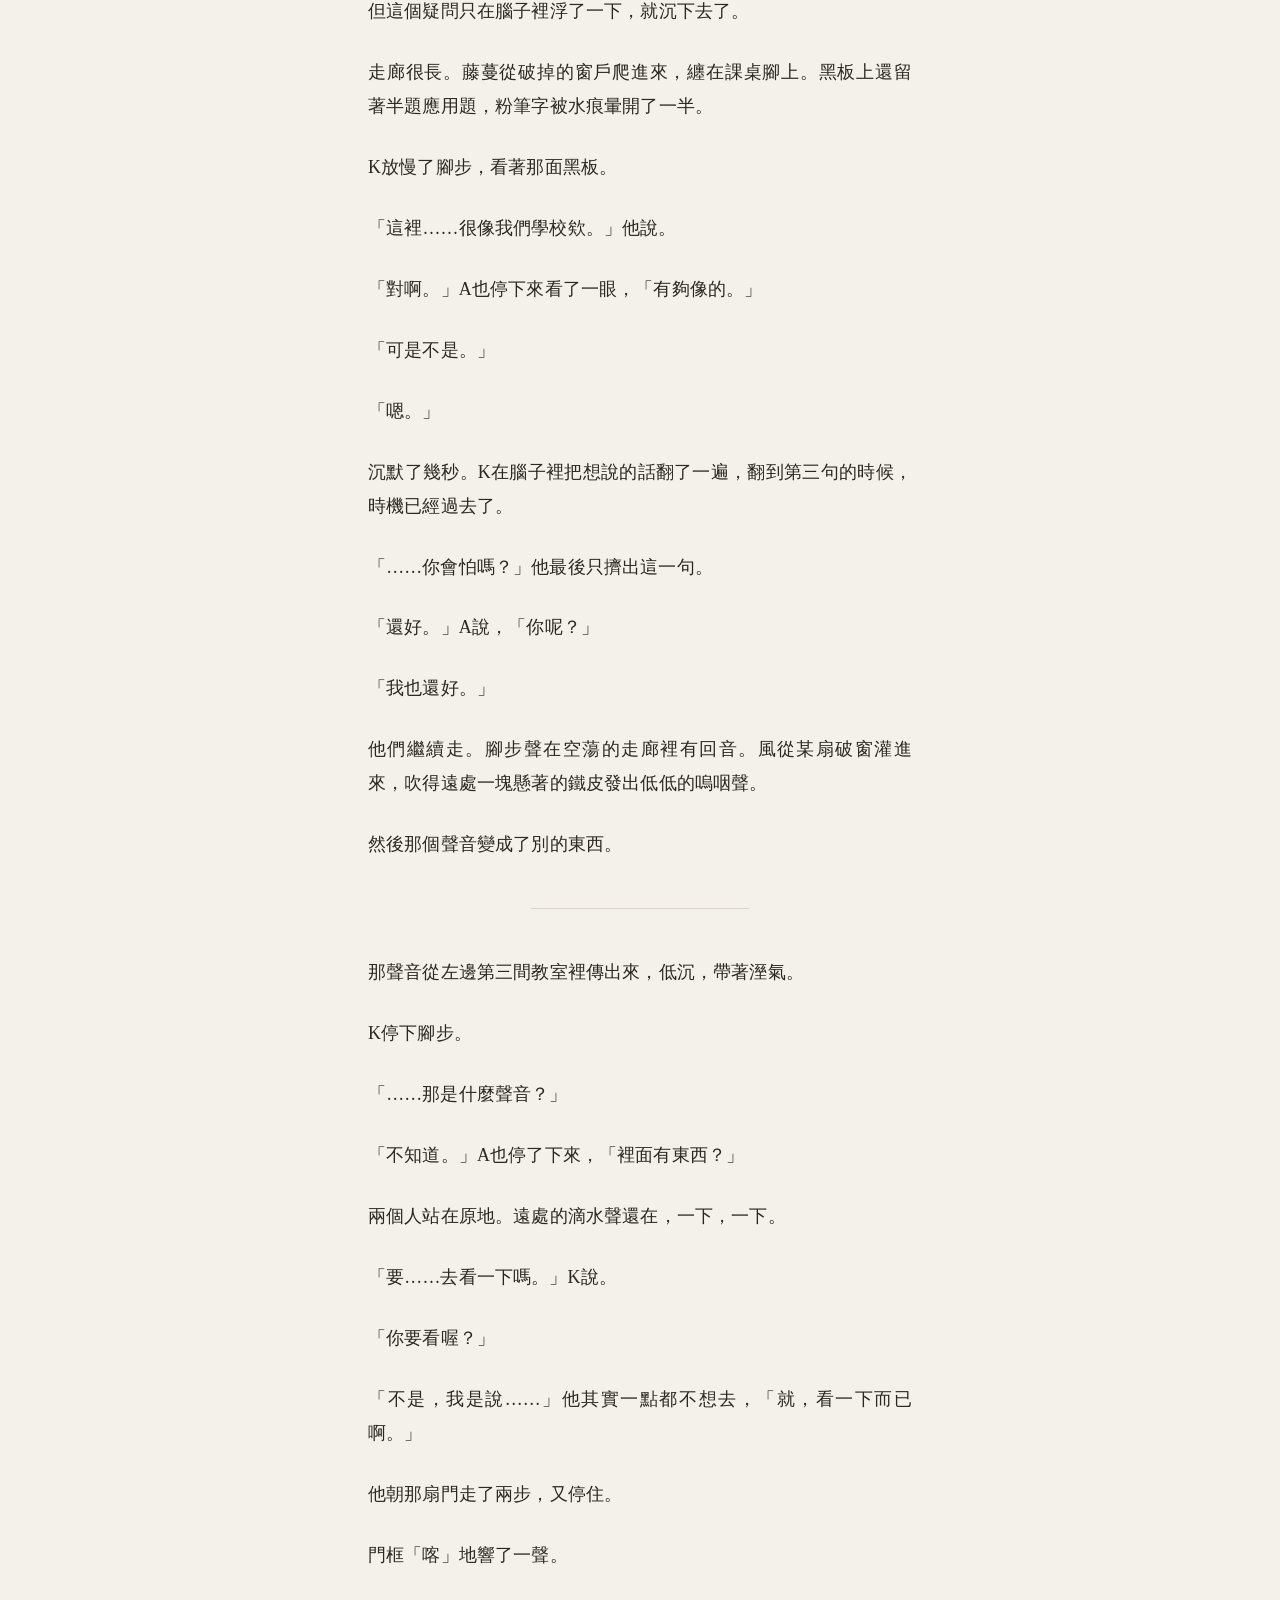
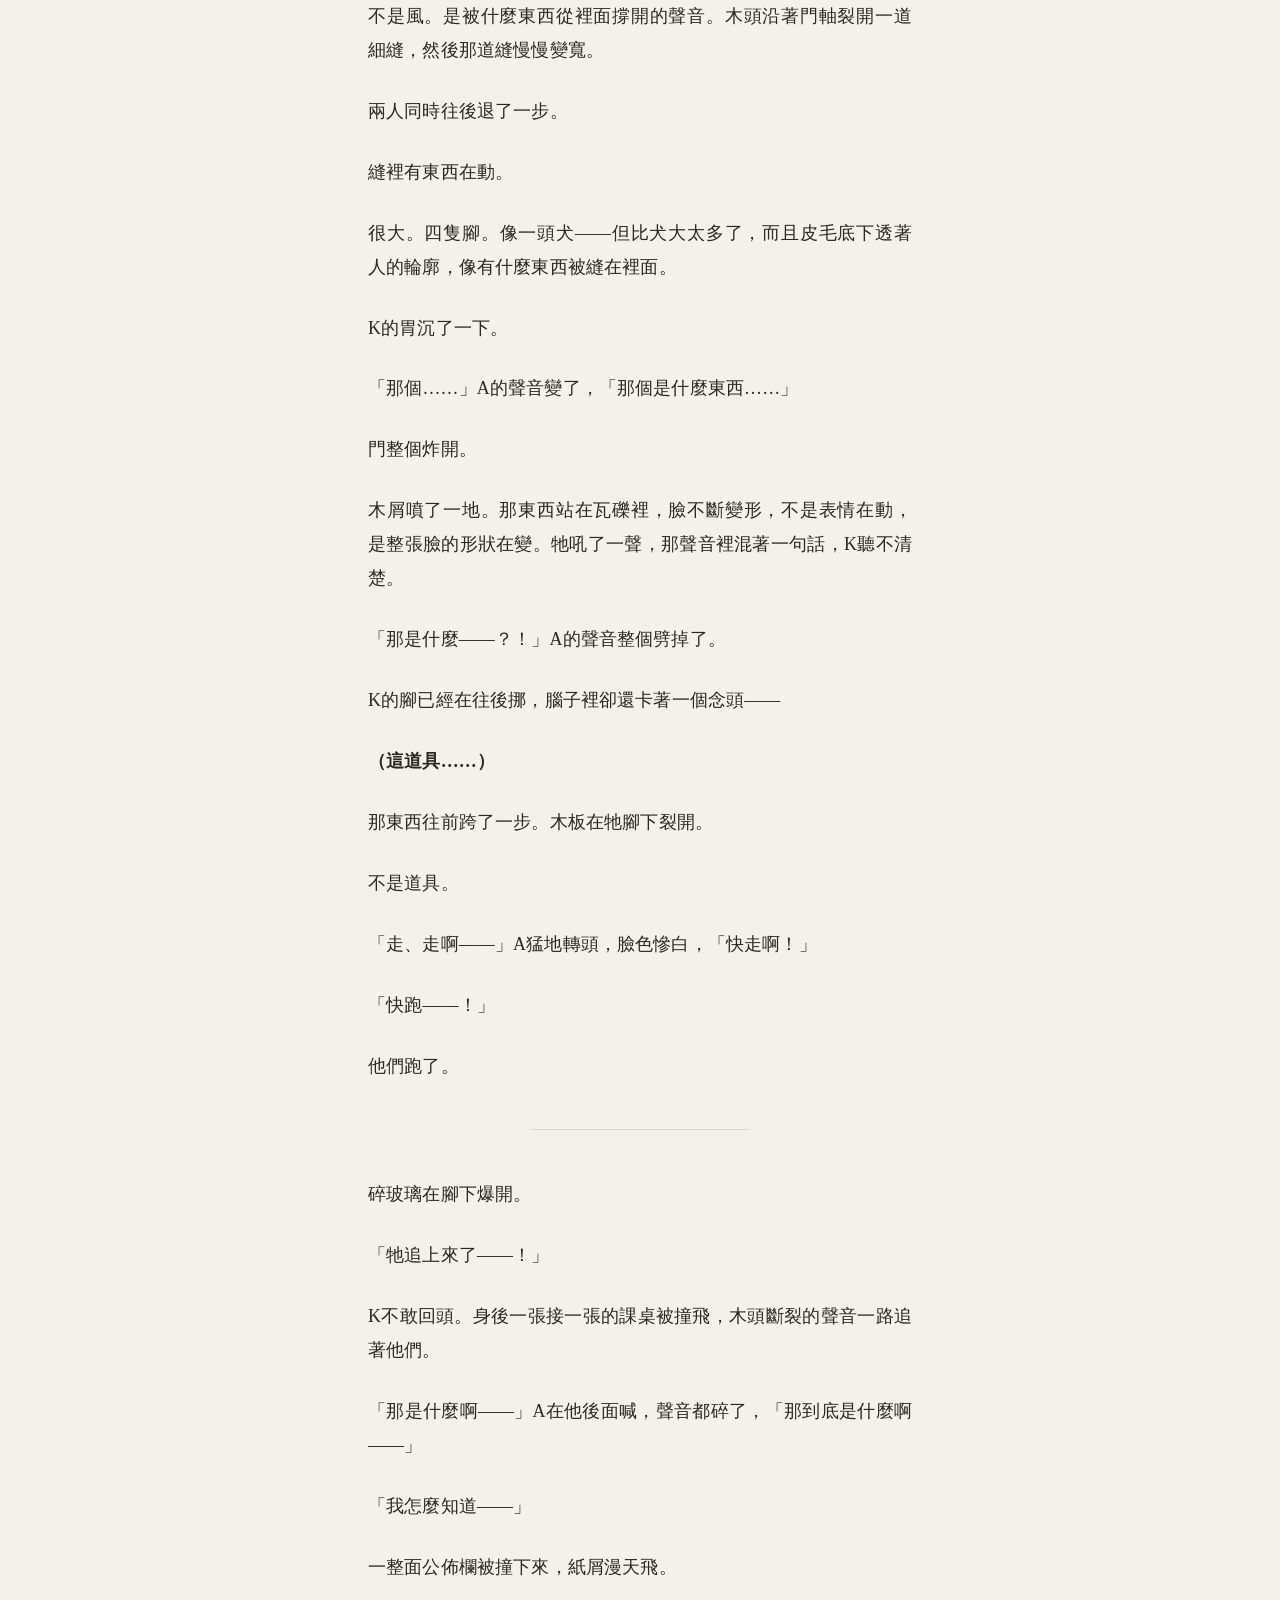
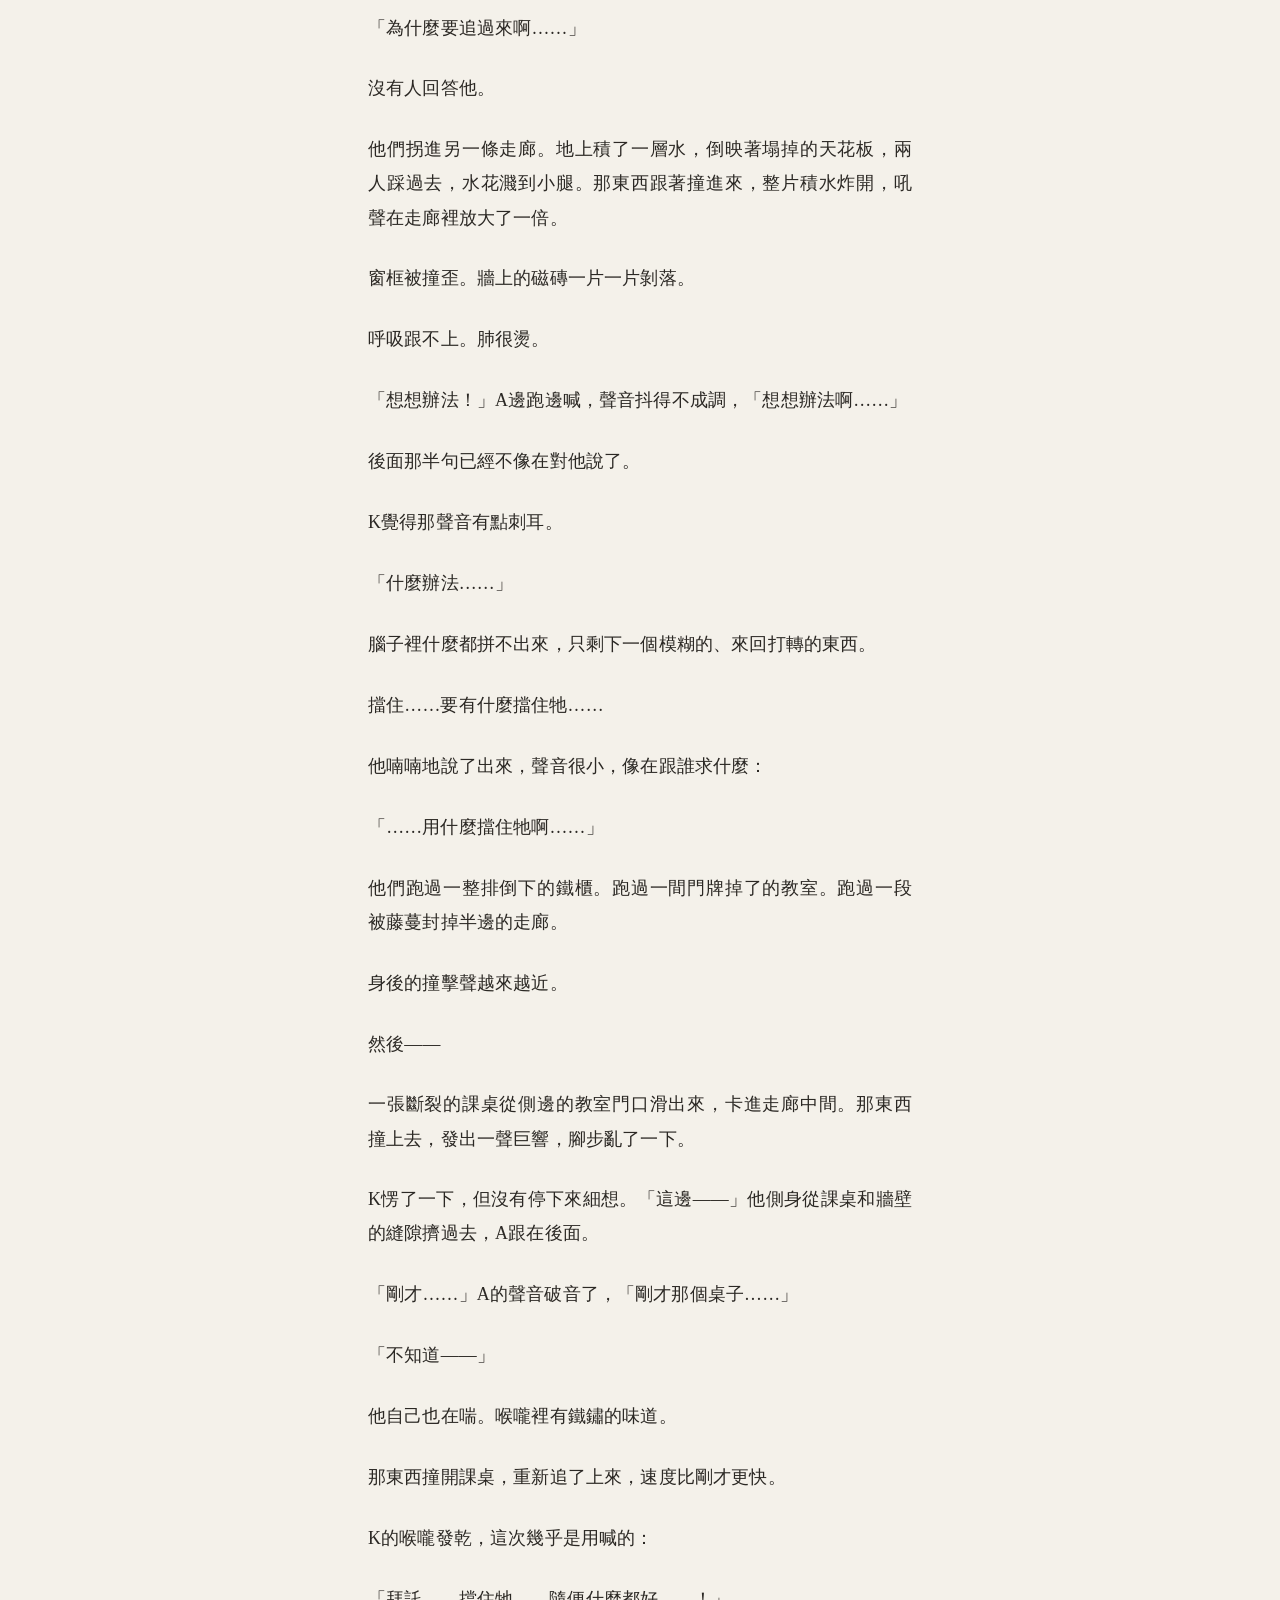
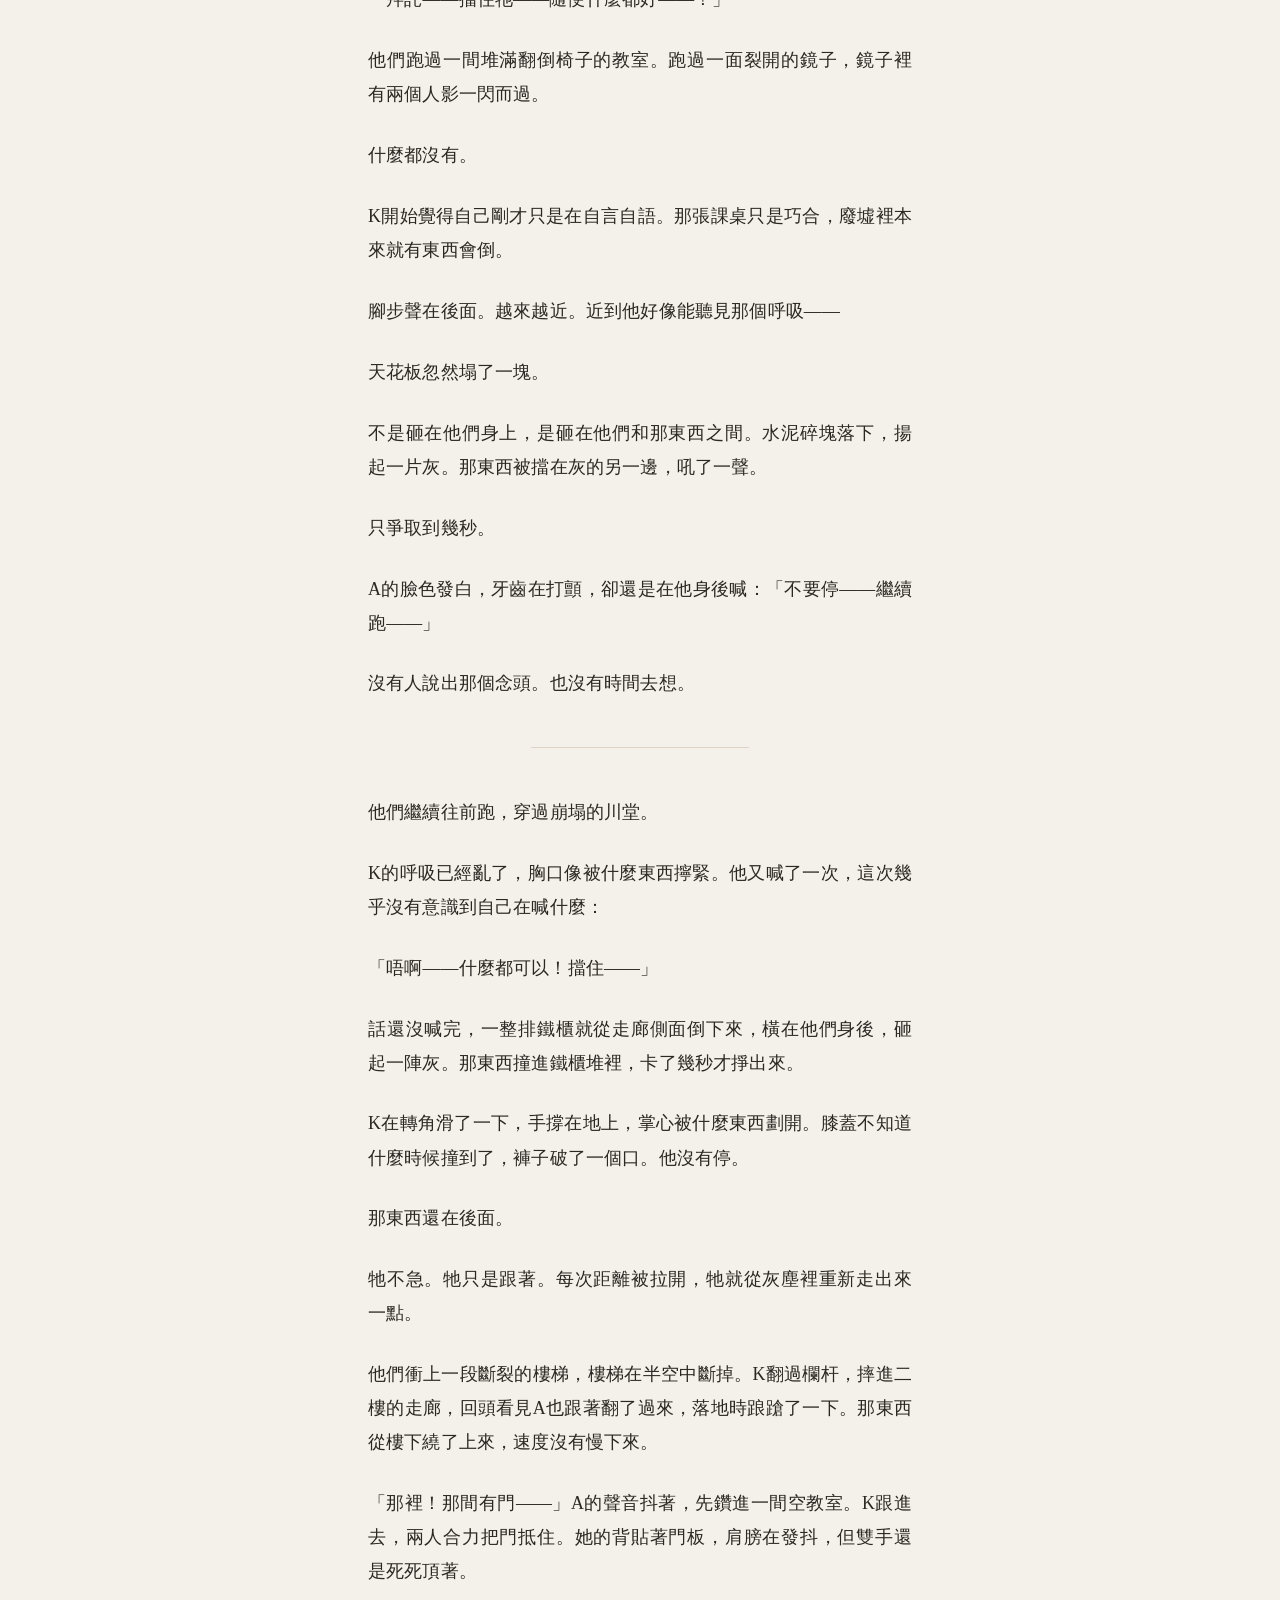
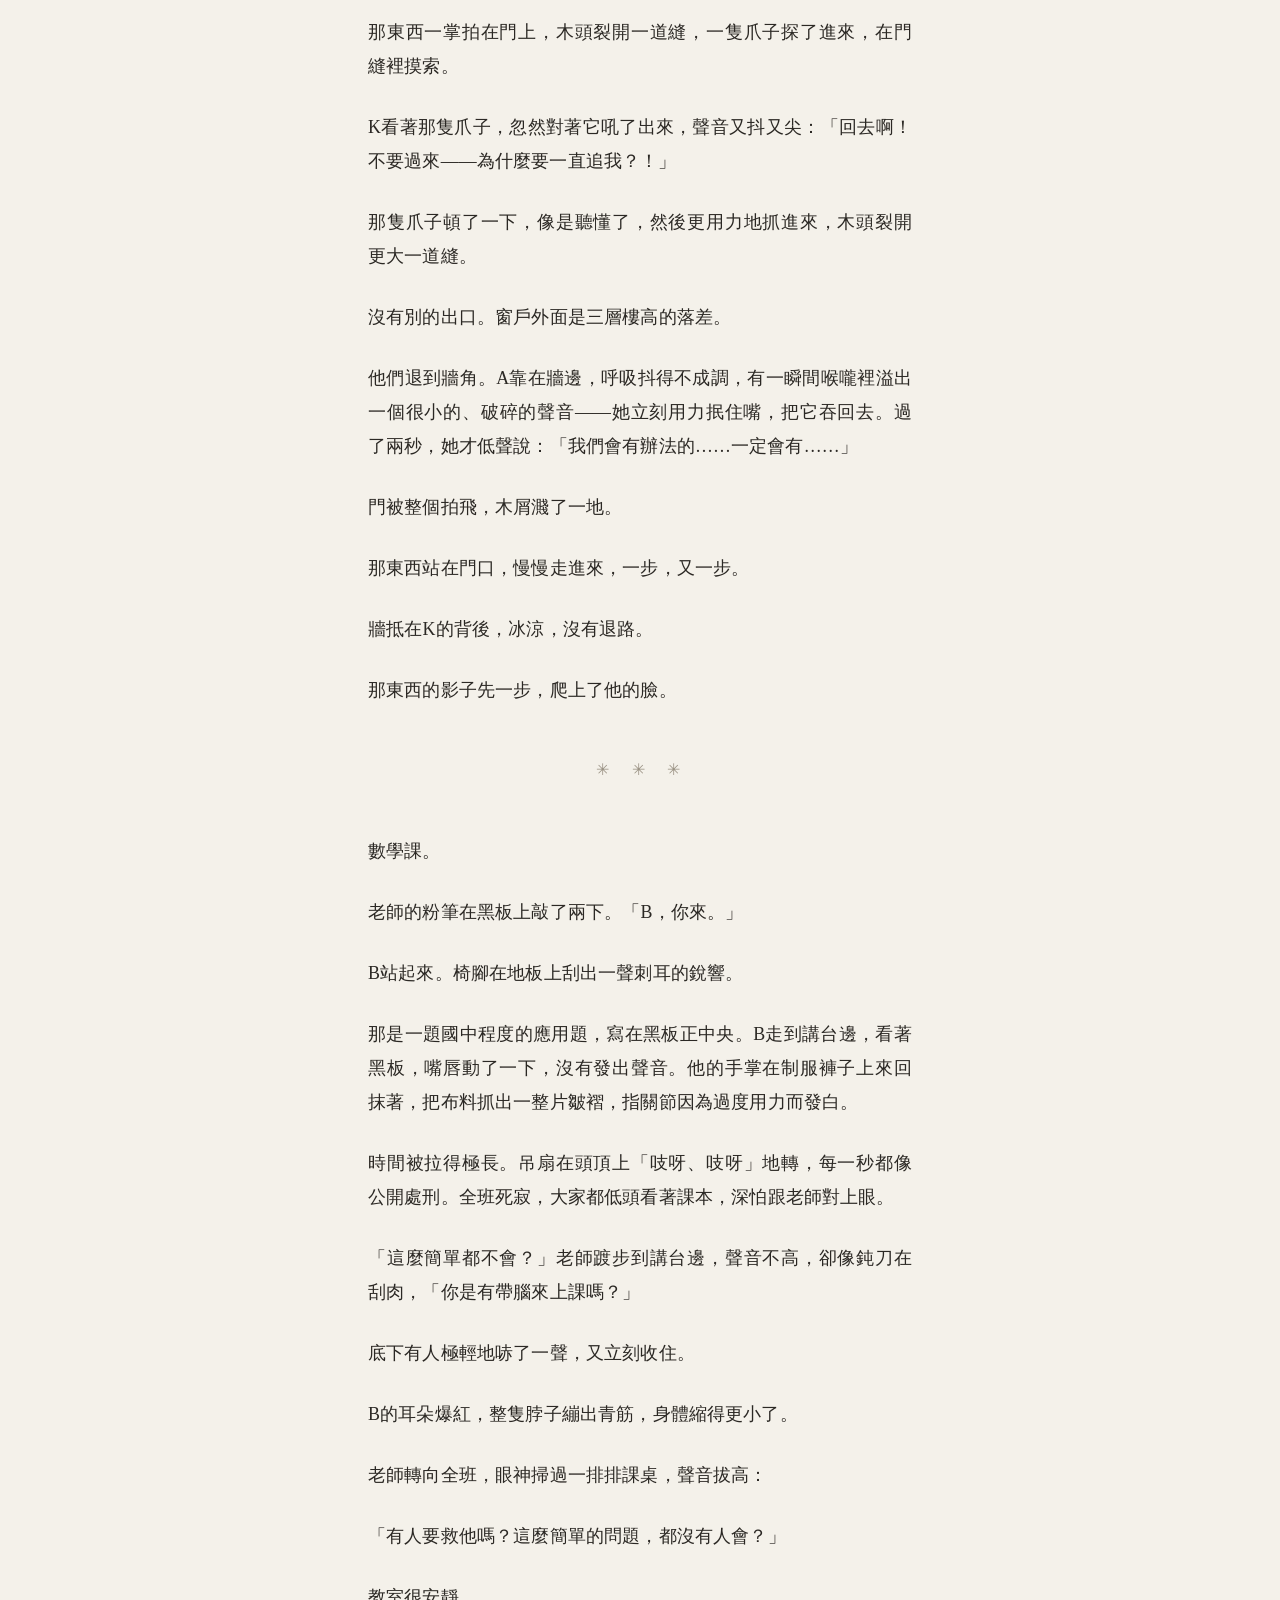
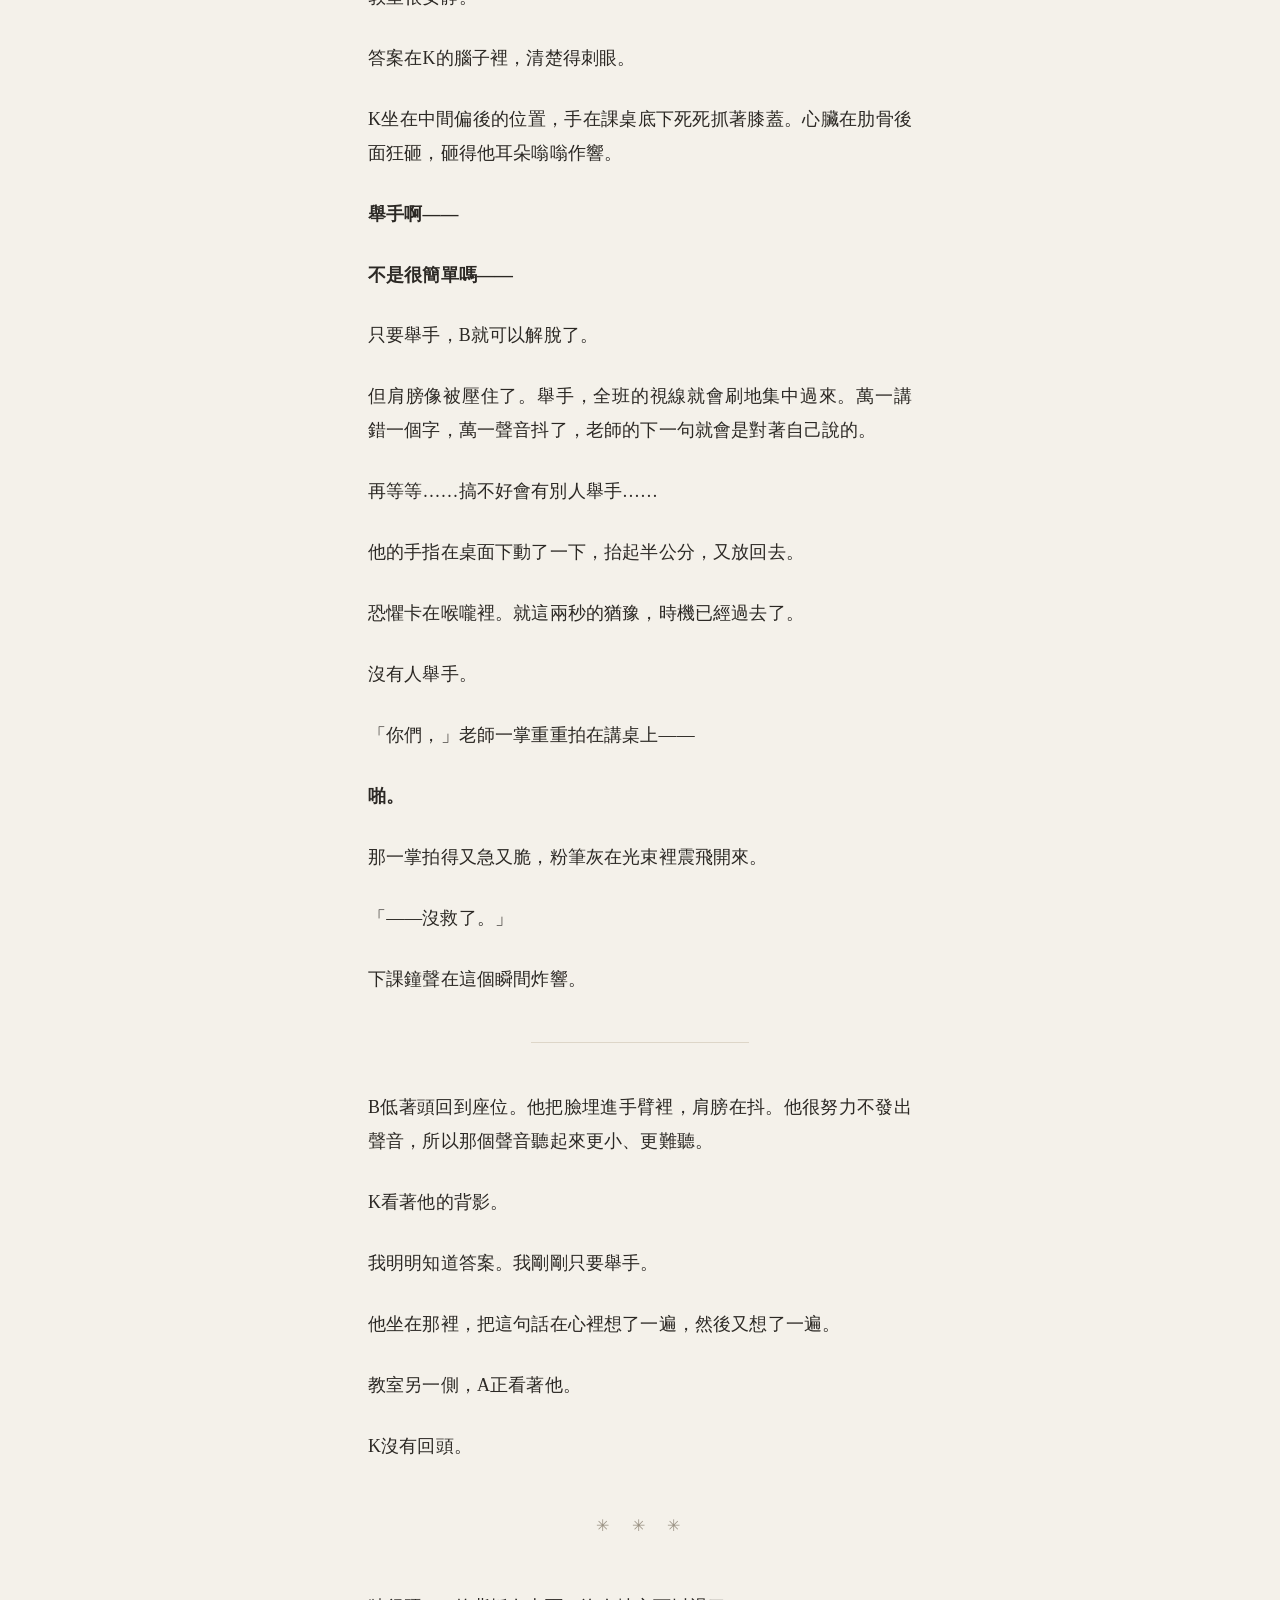
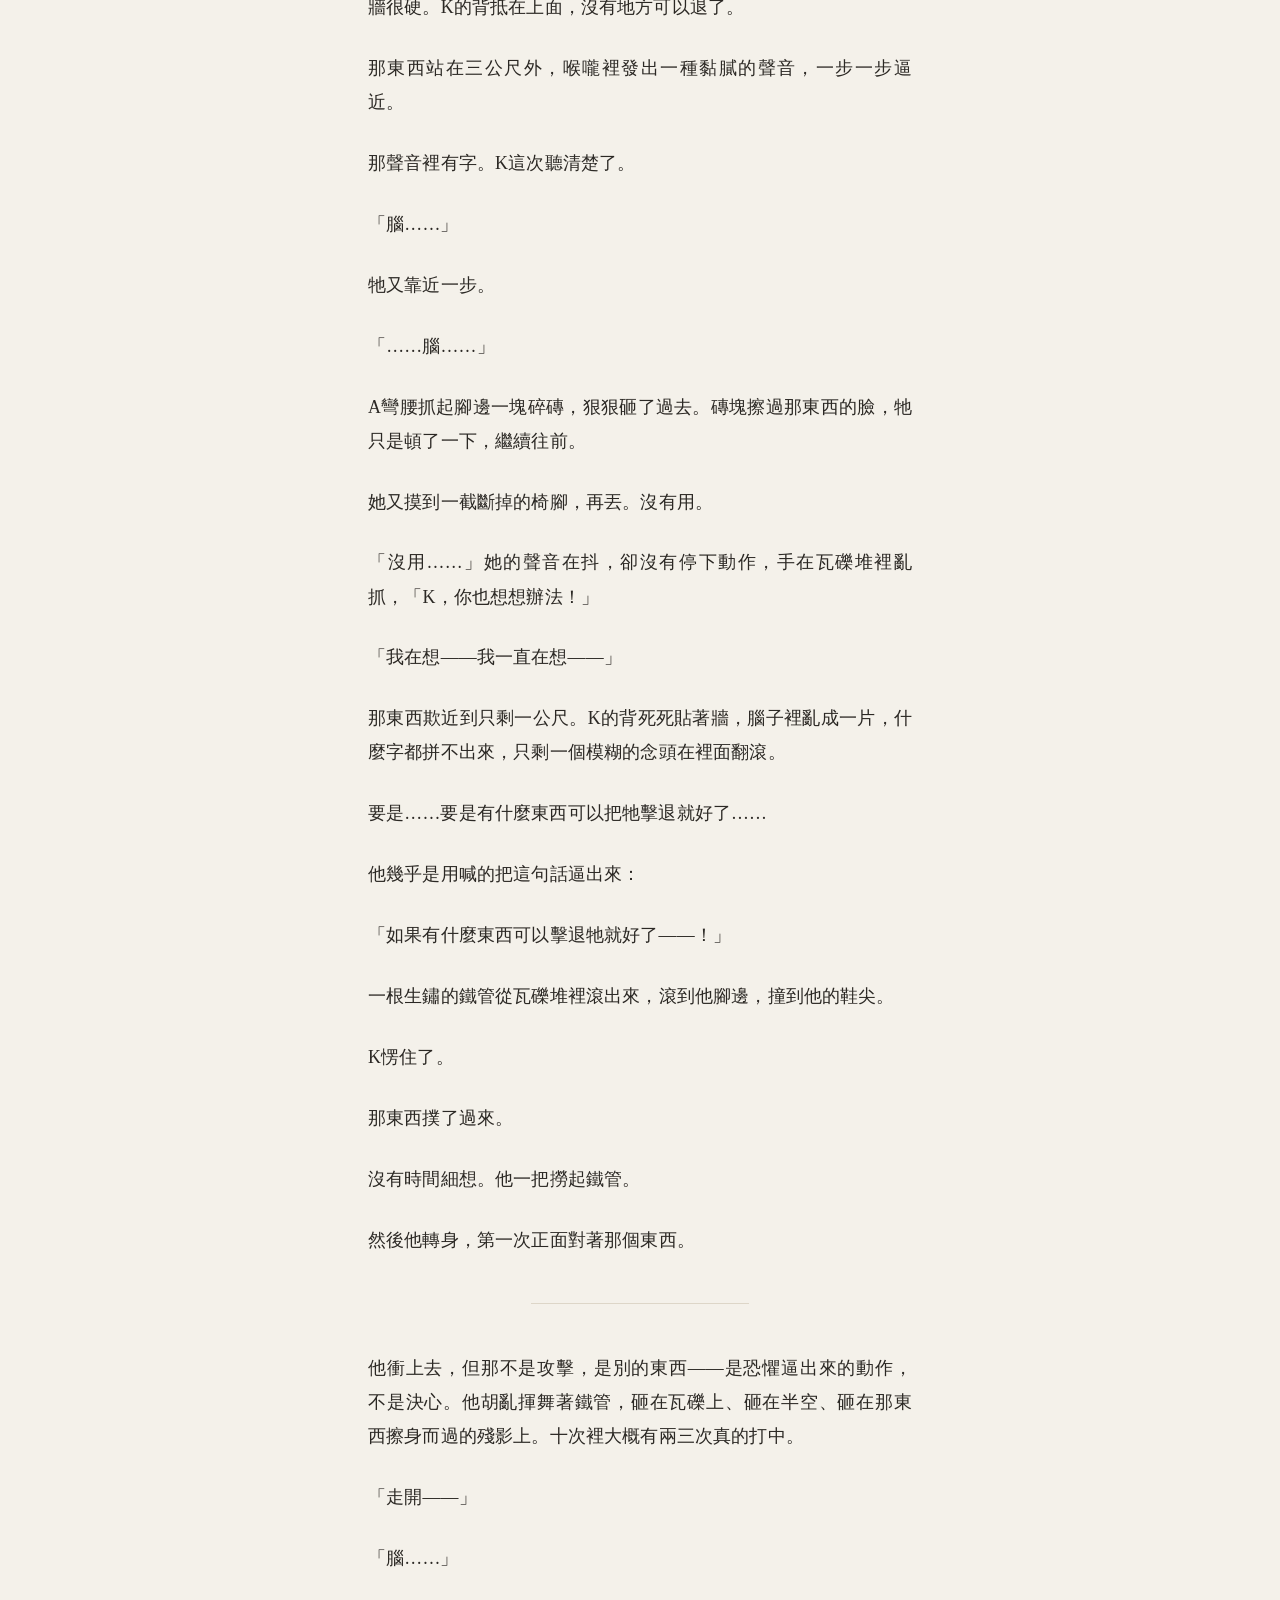
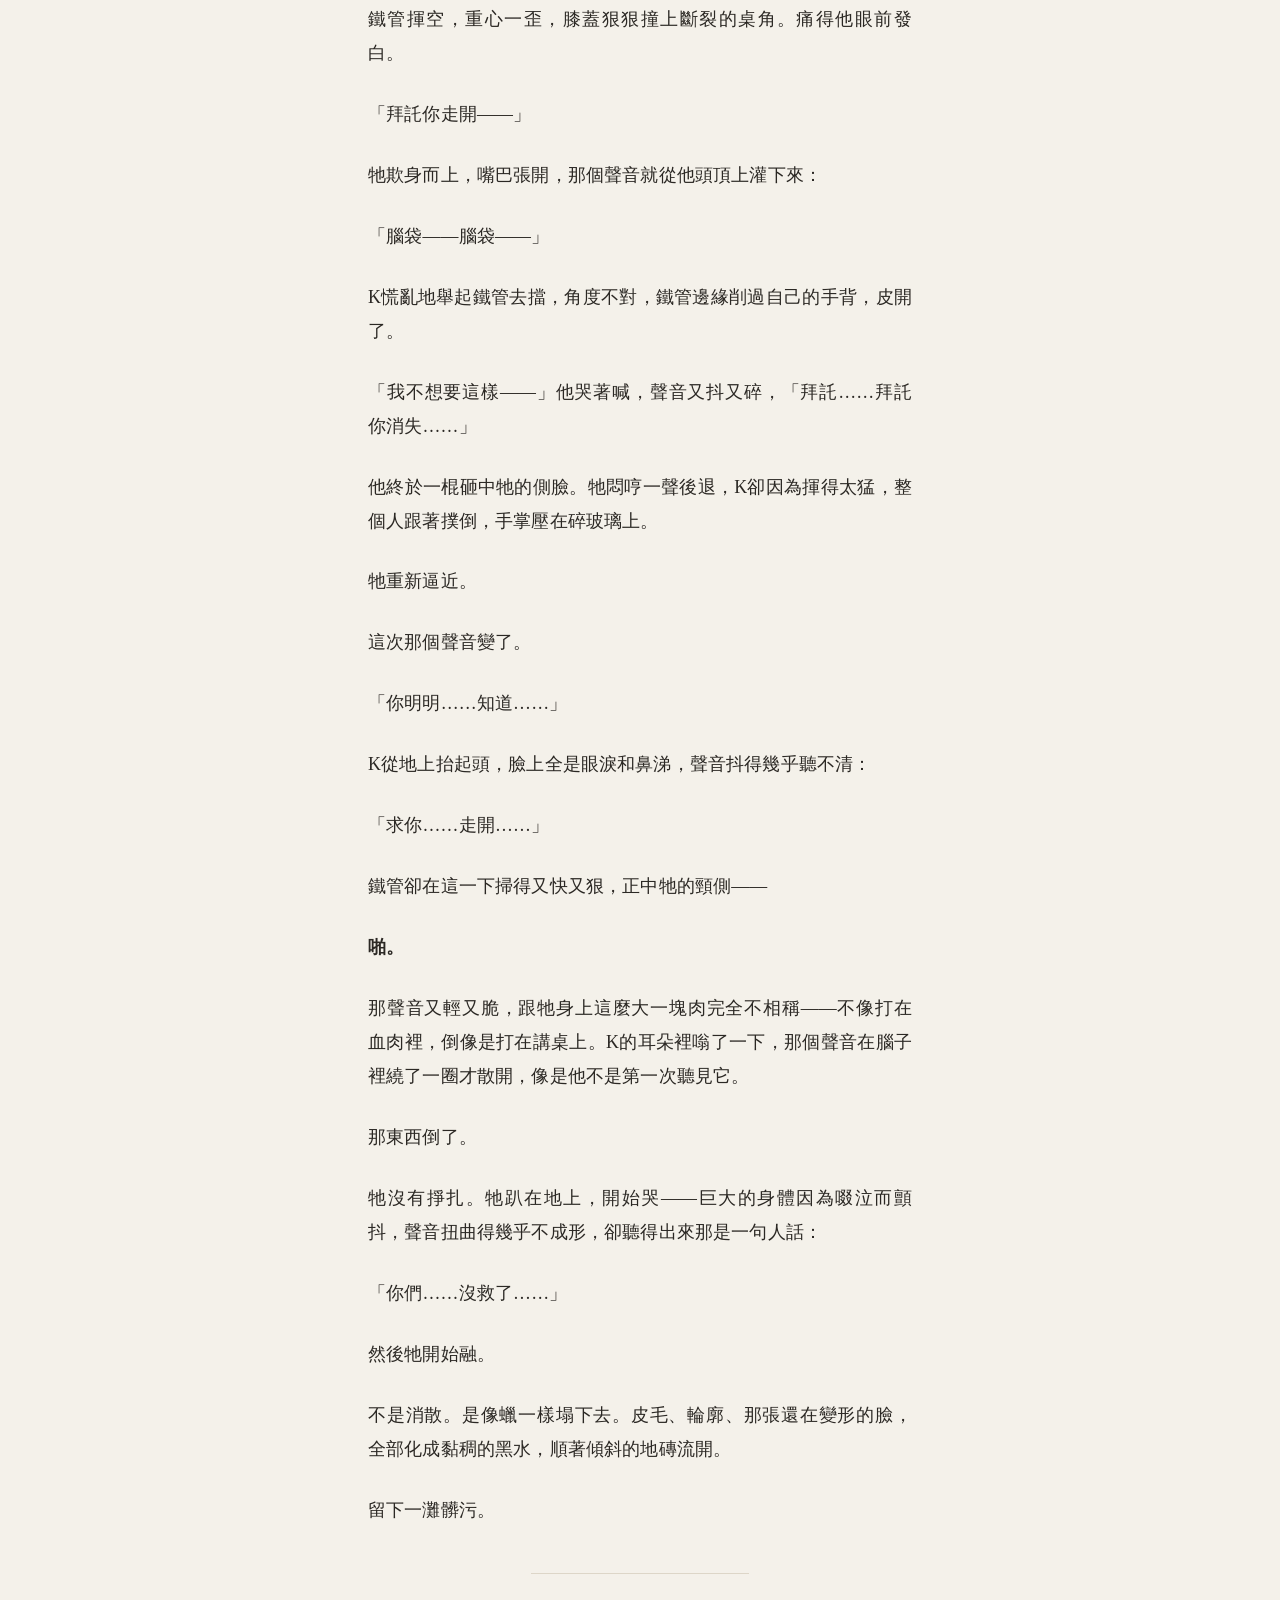
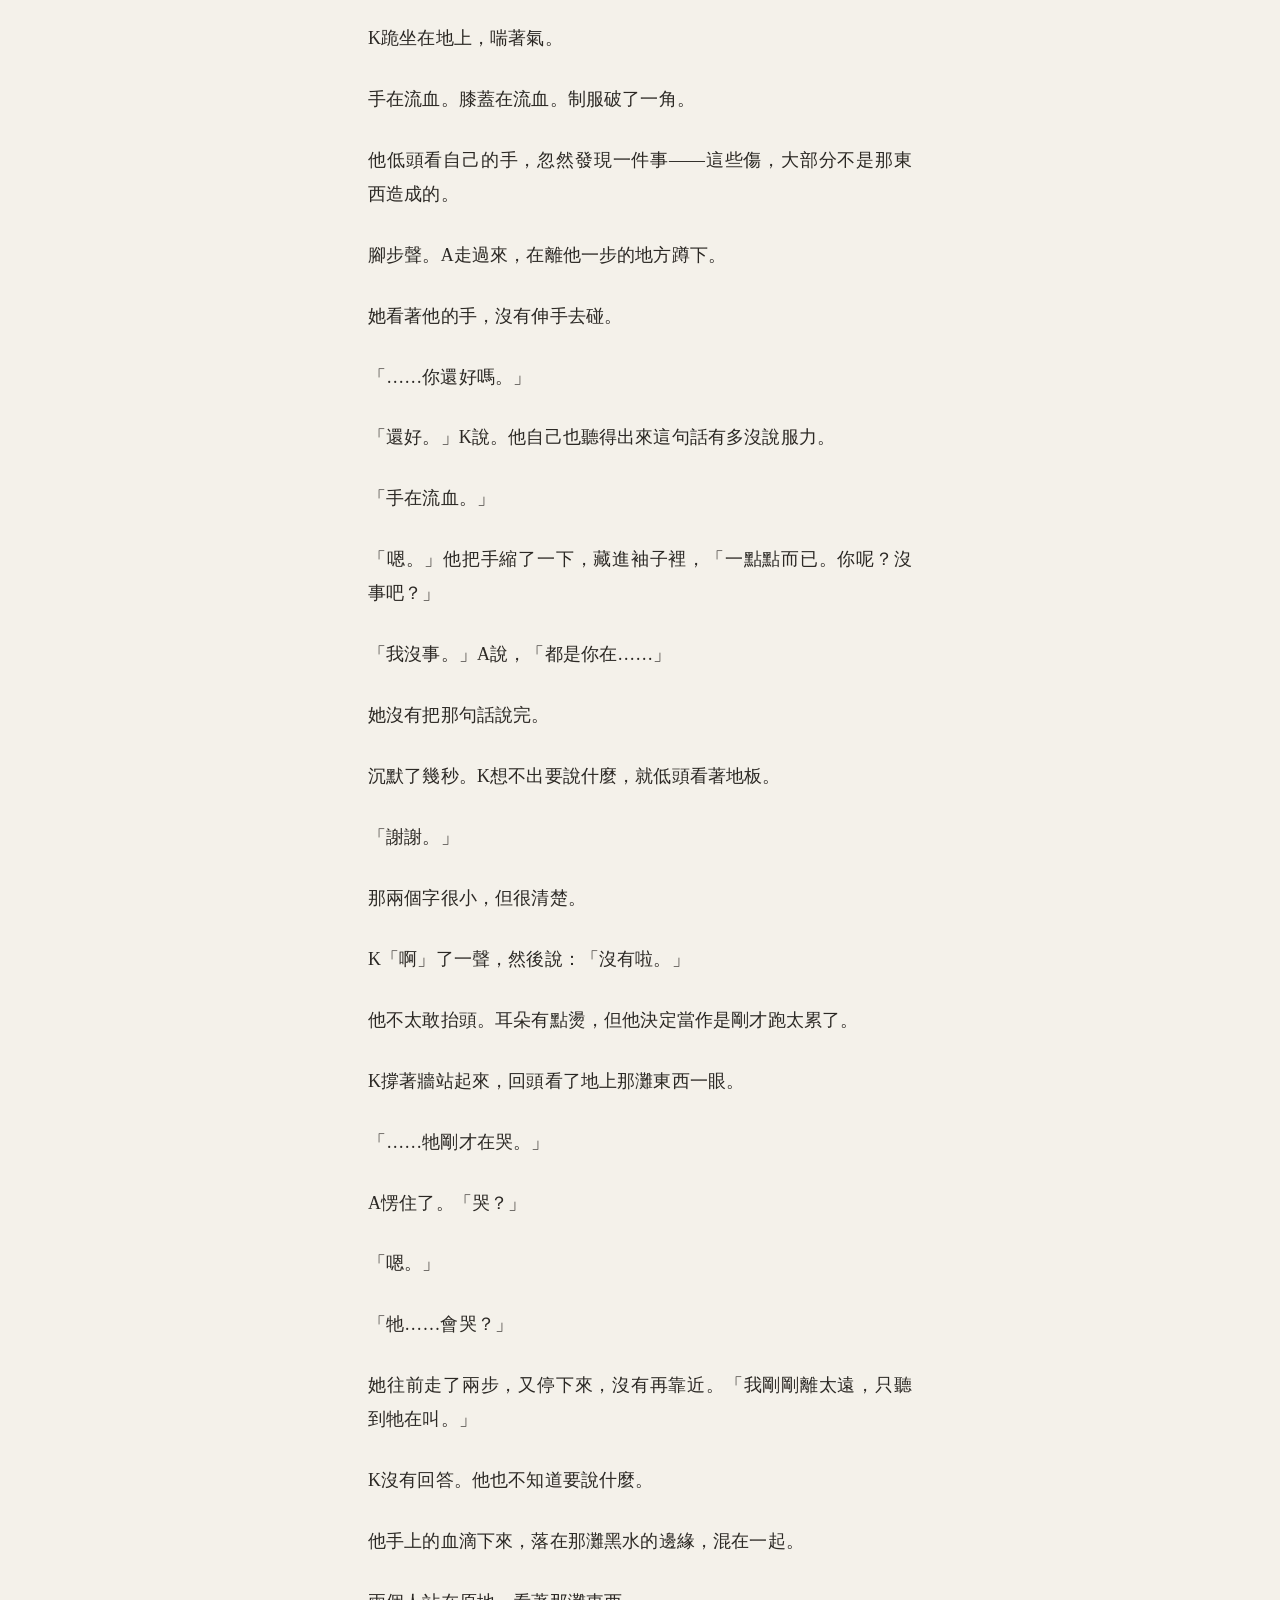
==== commit 425d454b: "第一話修訂：強化回想與追逐戰的扣連 - 補上 K「明知能救卻沒舉手」的罪咎（只要舉手／我剛剛只要舉手） - 不舉手的動機改為自保恐懼，並加入旁觀者的責任稀釋 - 統一教室拍講桌與鐵管命中的聲音描寫（脆" ====
--- a/chapters/ep01.html
+++ b/chapters/ep01.html
@@ -155,19 +155,21 @@
 <p>K坐在中間偏後的位置，手在課桌底下死死抓著膝蓋。心臟在肋骨後面狂砸，砸得他耳朵嗡嗡作響。</p>
 <p><strong>舉手啊——</strong></p>
 <p><strong>不是很簡單嗎——</strong></p>
-<p>但肩膀像被壓住了。舉手，全班的視線就會刷地集中過來。開口，自己就會變成那個突出的、多餘的、把B襯得更狼狽的人。</p>
+<p>只要舉手，B就可以解脫了。</p>
+<p>但肩膀像被壓住了。舉手，全班的視線就會刷地集中過來。萬一講錯一個字，萬一聲音抖了，老師的下一句就會是對著自己說的。</p>
+<p>再等等……搞不好會有別人舉手……</p>
 <p>他的手指在桌面下動了一下，抬起半公分，又放回去。</p>
 <p>恐懼卡在喉嚨裡。就這兩秒的猶豫，時機已經過去了。</p>
 <p>沒有人舉手。</p>
 <p>「你們，」老師一掌重重拍在講桌上——</p>
 <p><strong>啪。</strong></p>
-<p>那個聲音很短，很乾，在死寂的教室裡格外清楚，粉筆灰在光束裡震飛開來。</p>
+<p>那一掌拍得又急又脆，粉筆灰在光束裡震飛開來。</p>
 <p>「——沒救了。」</p>
 <p>下課鐘聲在這個瞬間炸響。</p>
 <hr class="scene">
 <p>B低著頭回到座位。他把臉埋進手臂裡，肩膀在抖。他很努力不發出聲音，所以那個聲音聽起來更小、更難聽。</p>
 <p>K看著他的背影。</p>
-<p>我明明知道答案。</p>
+<p>我明明知道答案。我剛剛只要舉手。</p>
 <p>他坐在那裡，把這句話在心裡想了一遍，然後又想了一遍。</p>
 <p>教室另一側，A正看著他。</p>
 <p>K沒有回頭。</p>
@@ -209,7 +211,7 @@
 <p>「求你……走開……」</p>
 <p>鐵管卻在這一下掃得又快又狠，正中牠的頸側——</p>
 <p><strong>啪。</strong></p>
-<p>那個聲音很短，很乾，跟牠身上這麼大一塊肉不相稱。K的耳朵裡嗡了一下，那個聲音在腦子裡繞了一圈才散開，像是他不是第一次聽見它。</p>
+<p>那聲音又輕又脆，跟牠身上這麼大一塊肉完全不相稱——不像打在血肉裡，倒像是打在講桌上。K的耳朵裡嗡了一下，那個聲音在腦子裡繞了一圈才散開，像是他不是第一次聽見它。</p>
 <p>那東西倒了。</p>
 <p>牠沒有掙扎。牠趴在地上，開始哭——巨大的身體因為啜泣而顫抖，聲音扭曲得幾乎不成形，卻聽得出來那是一句人話：</p>
 <p>「你們……沒救了……」</p>
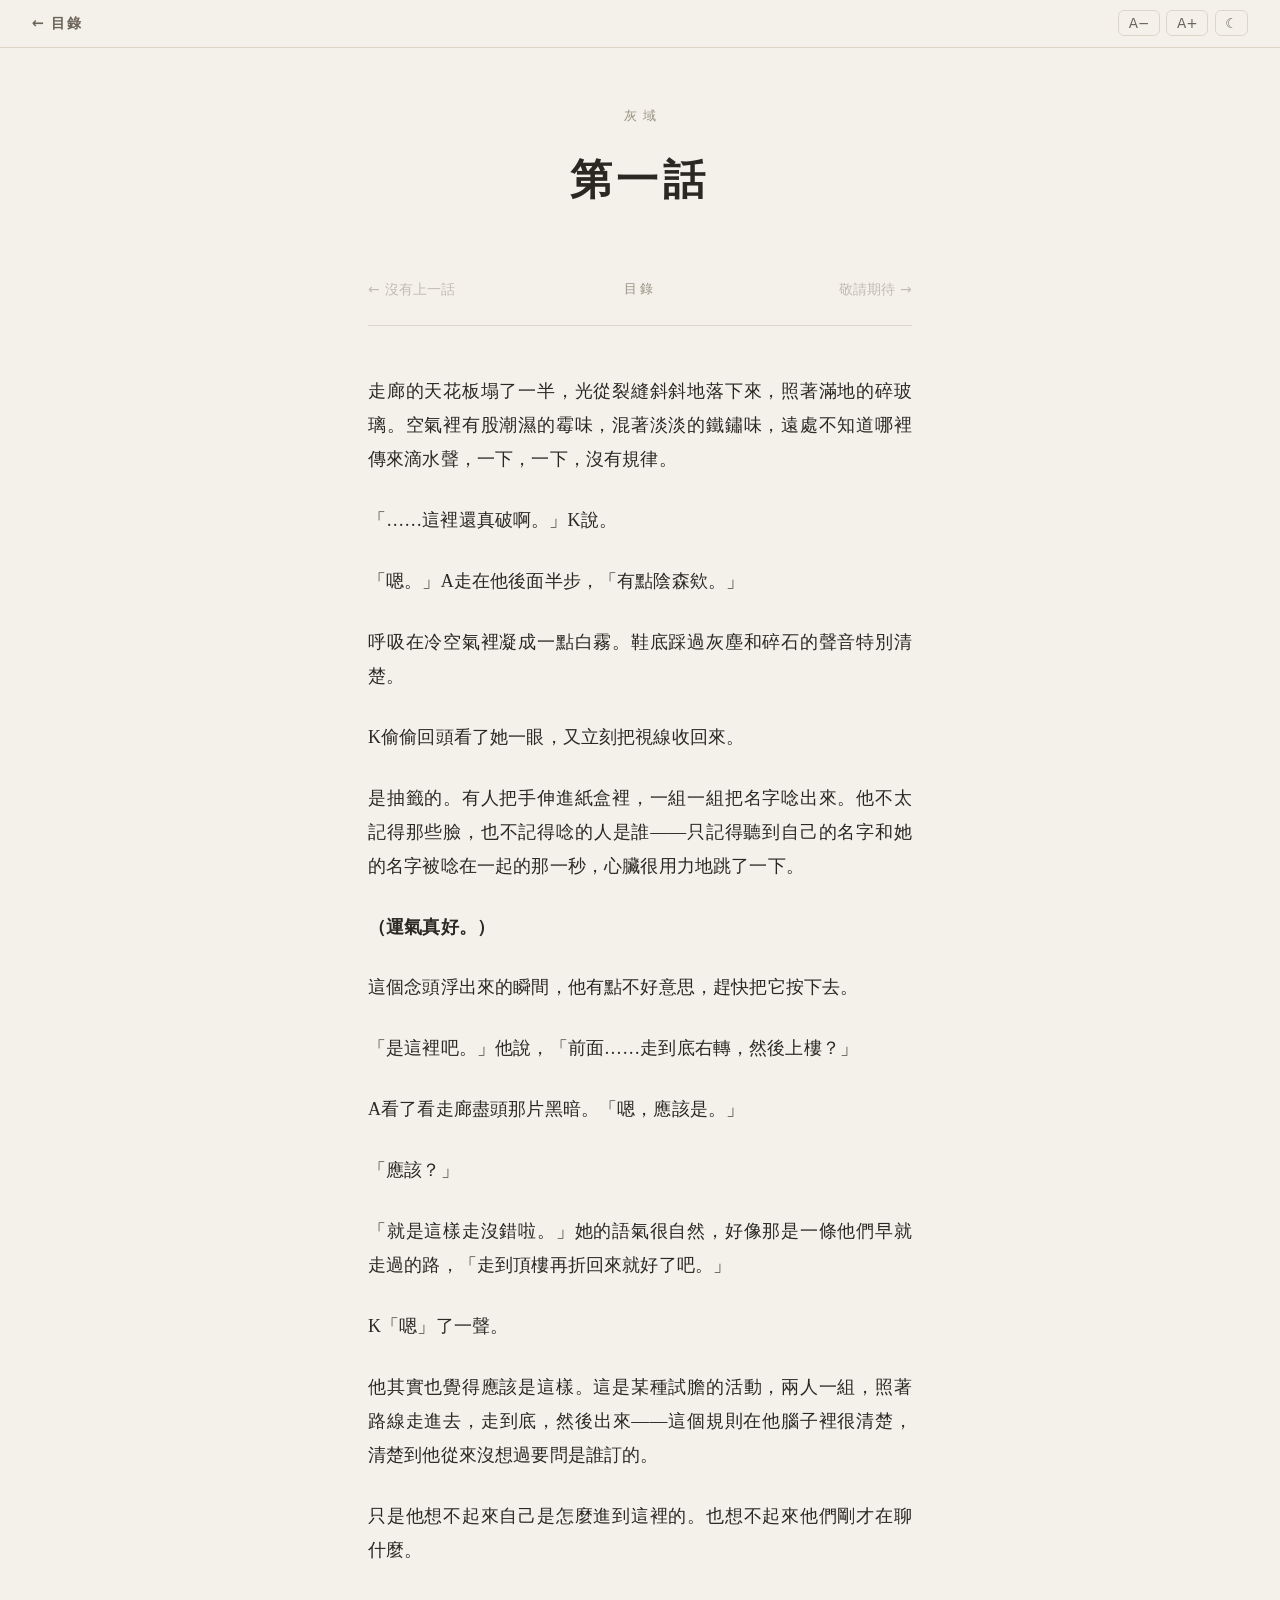
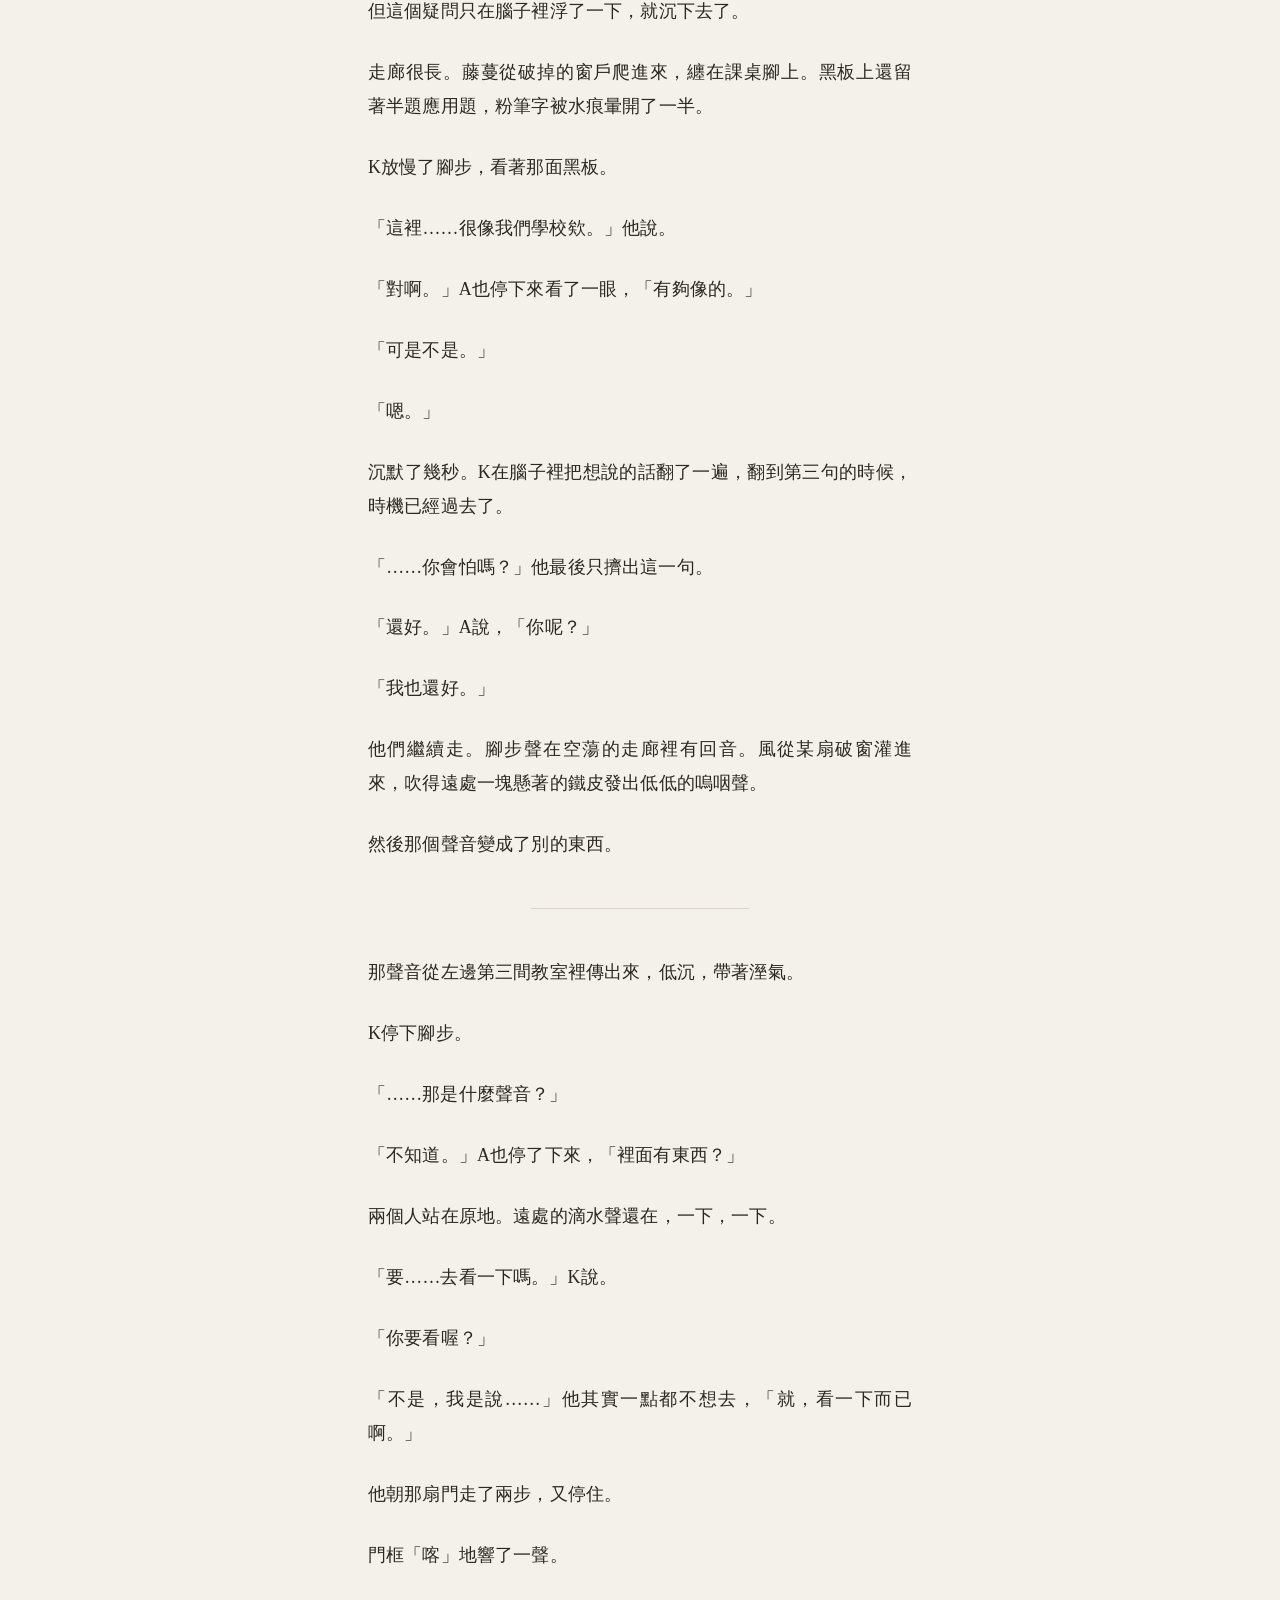
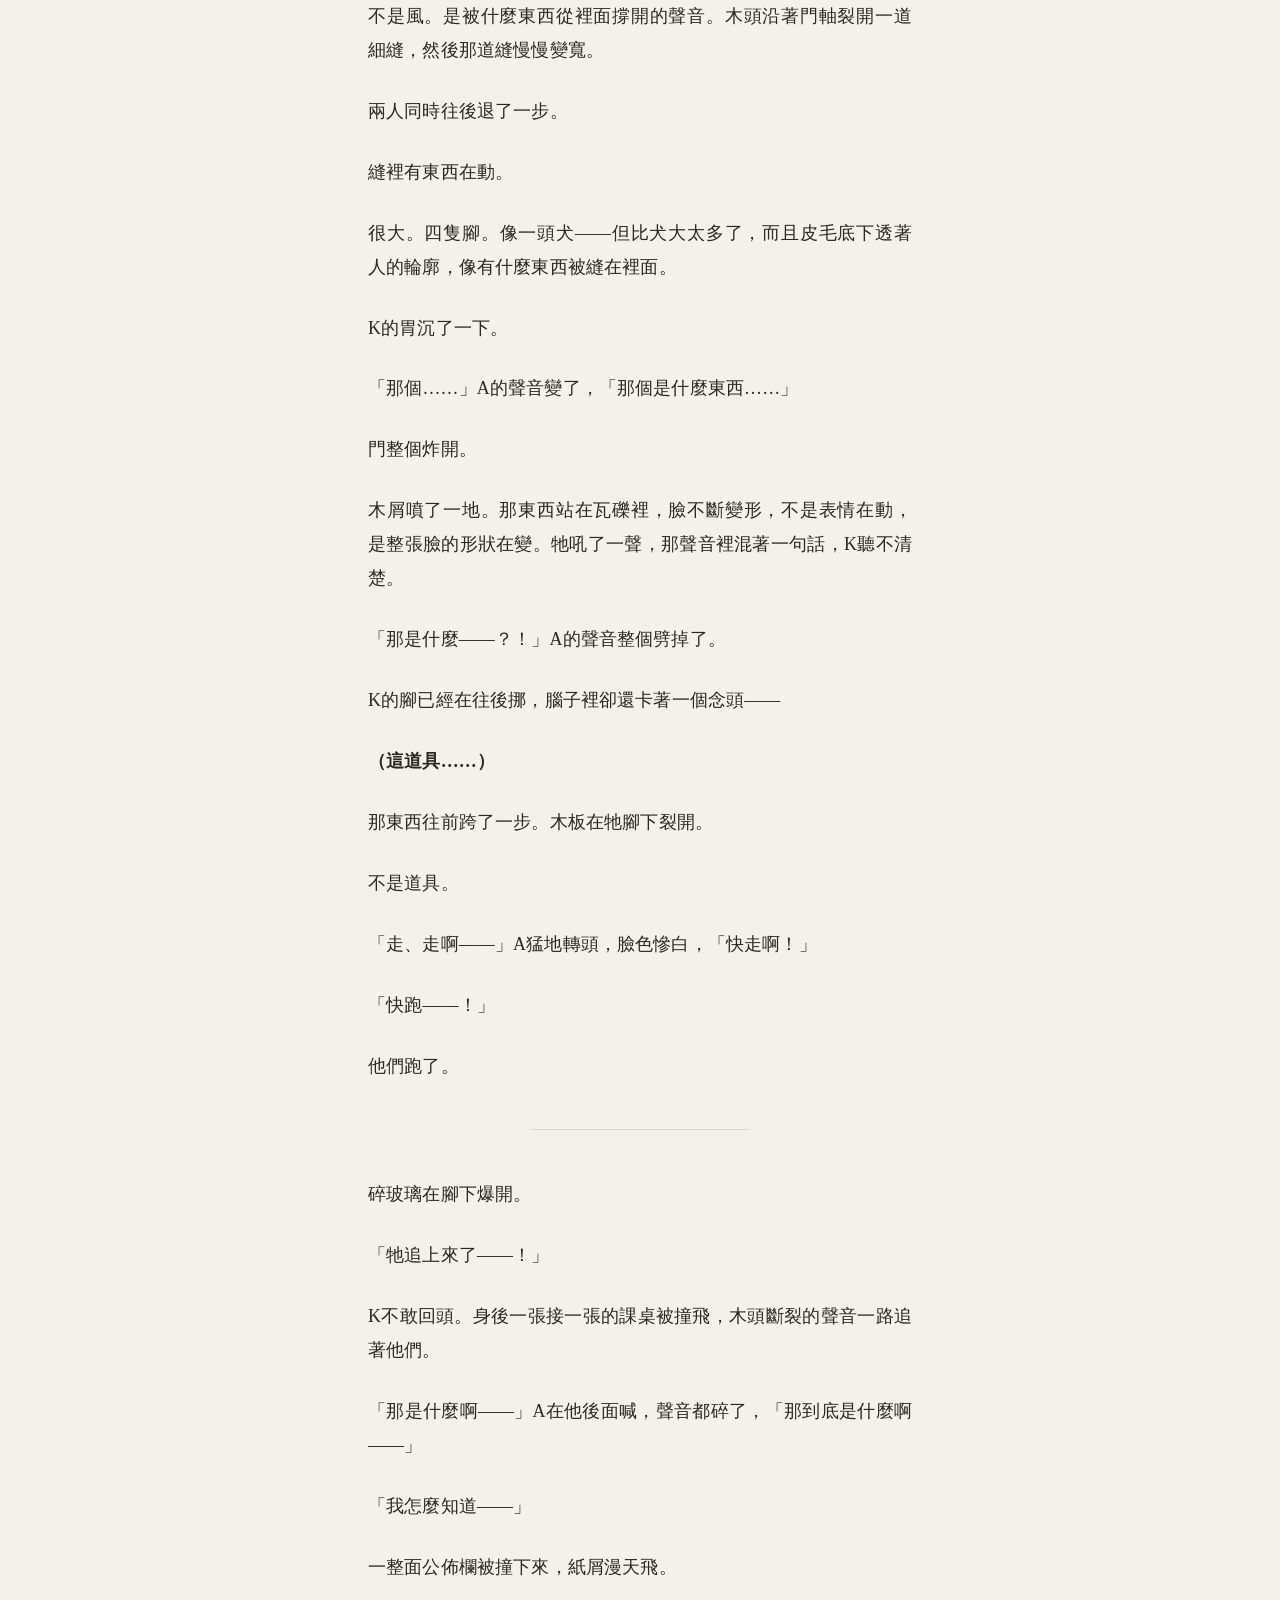
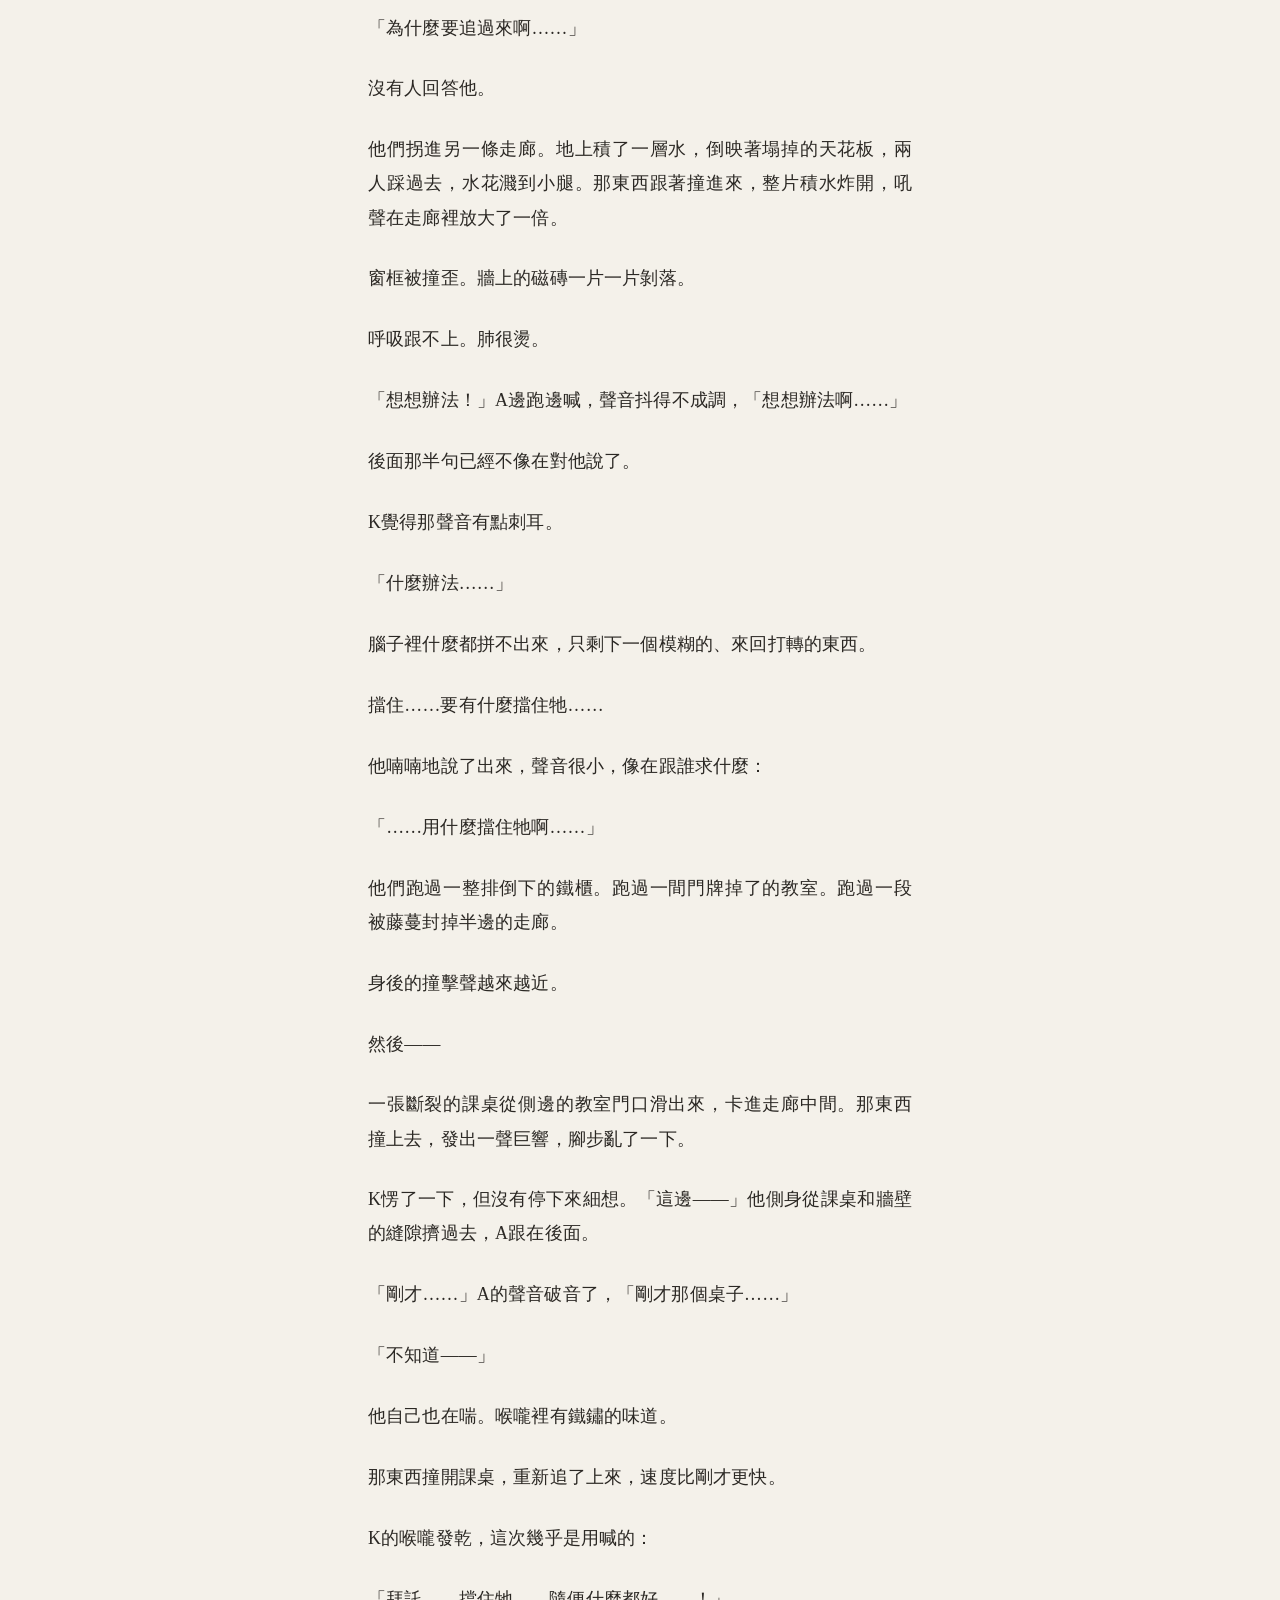
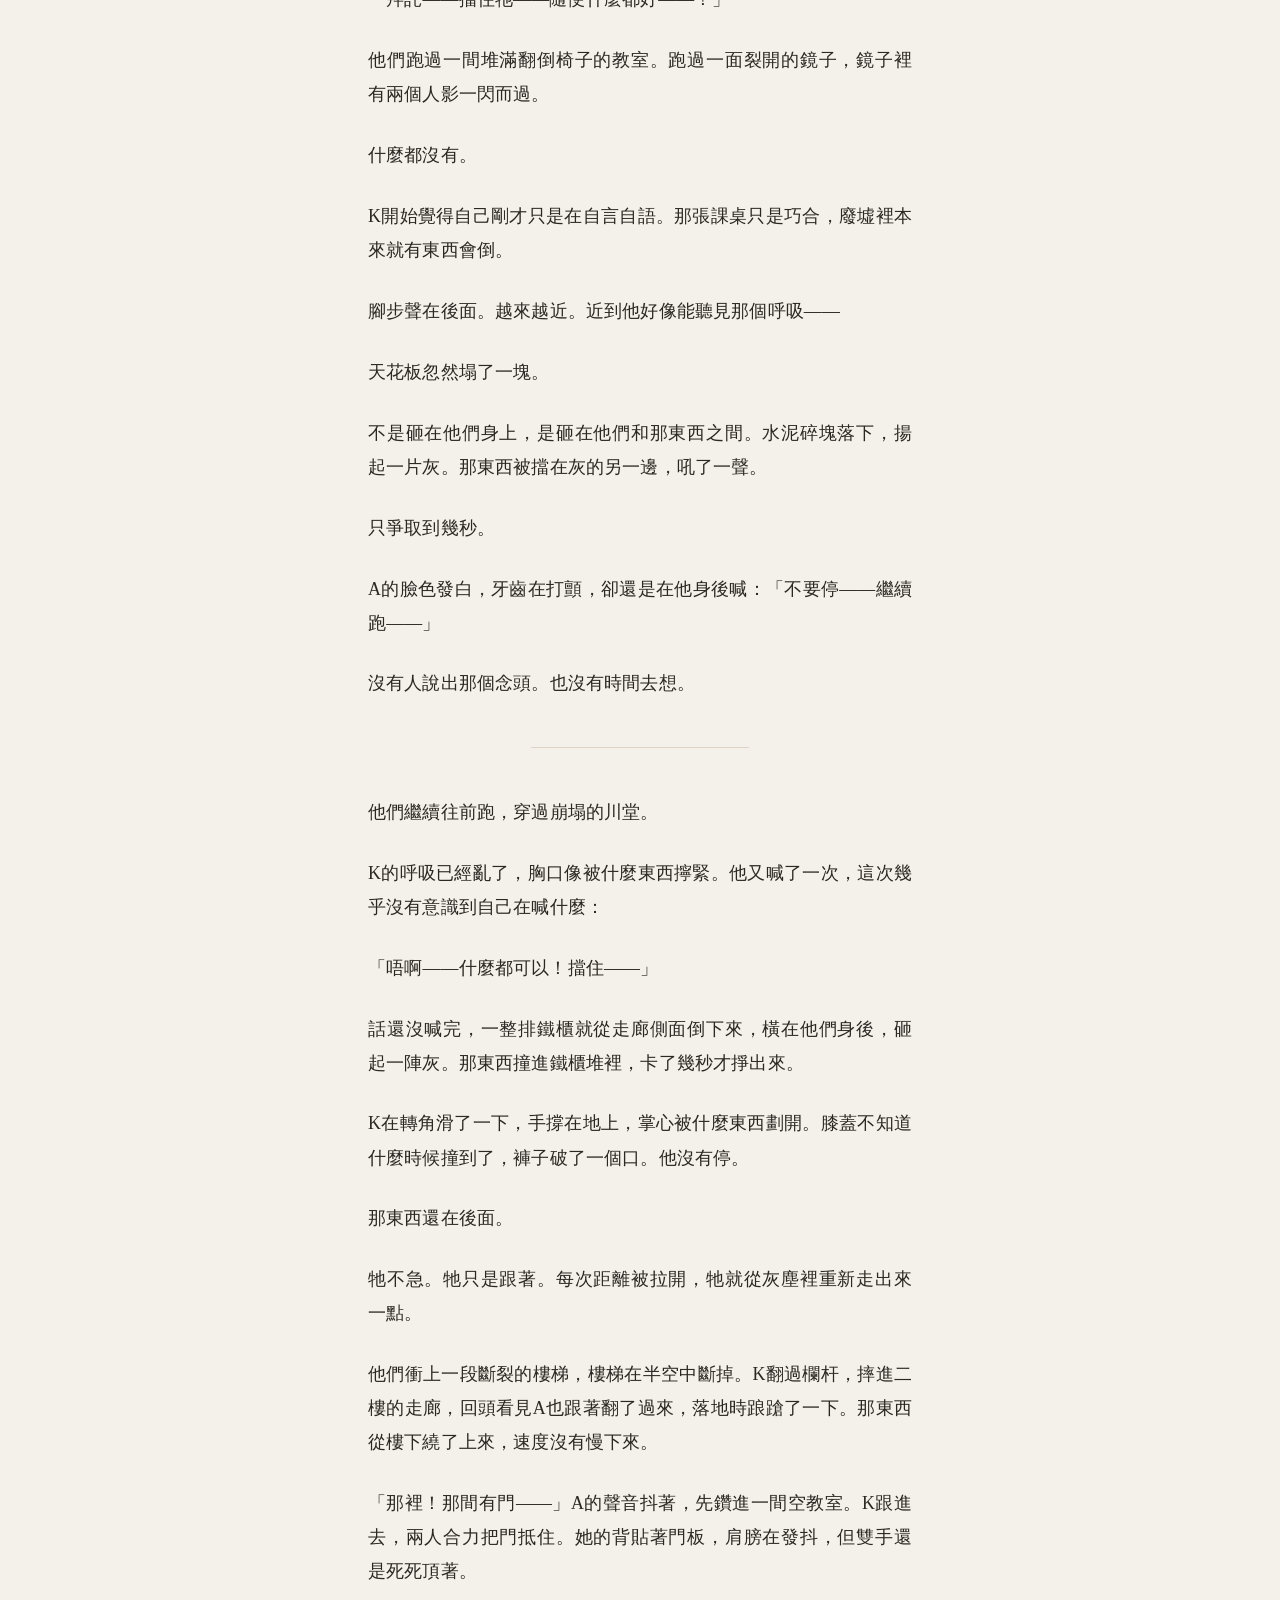
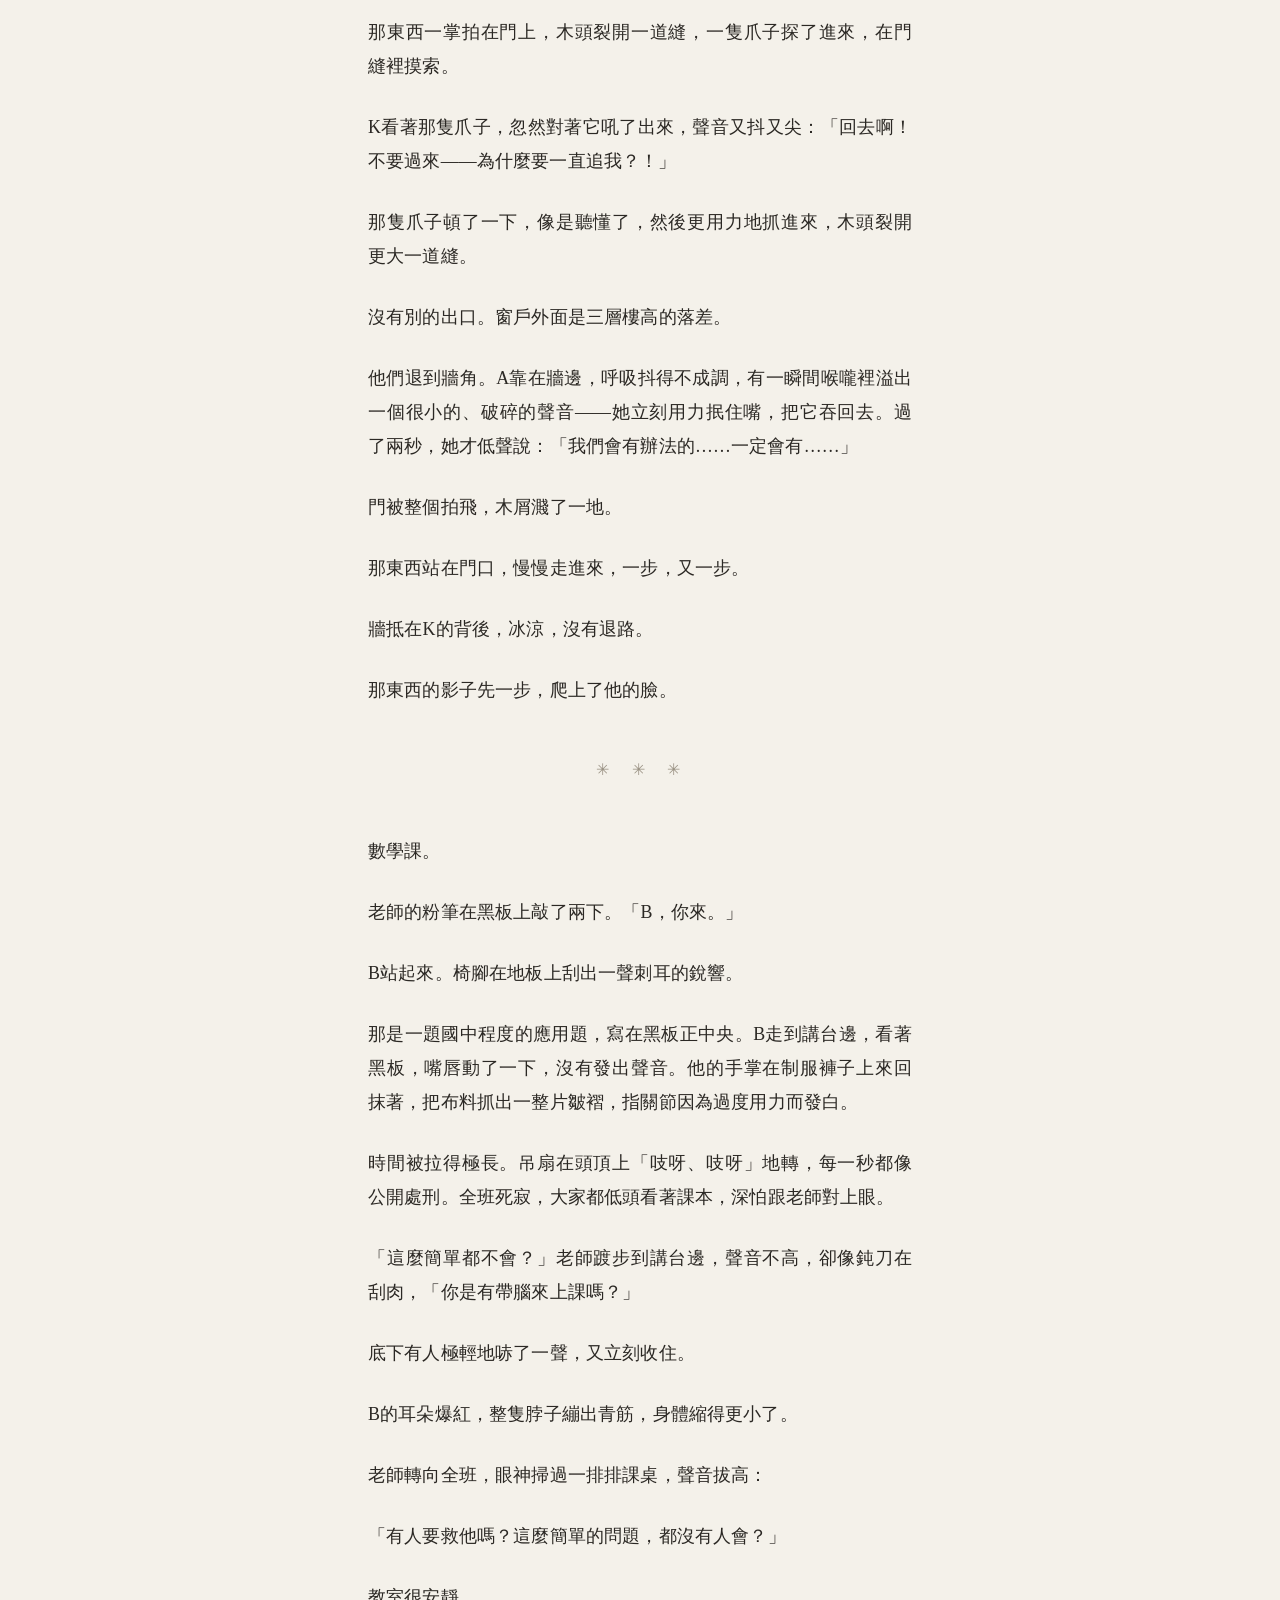
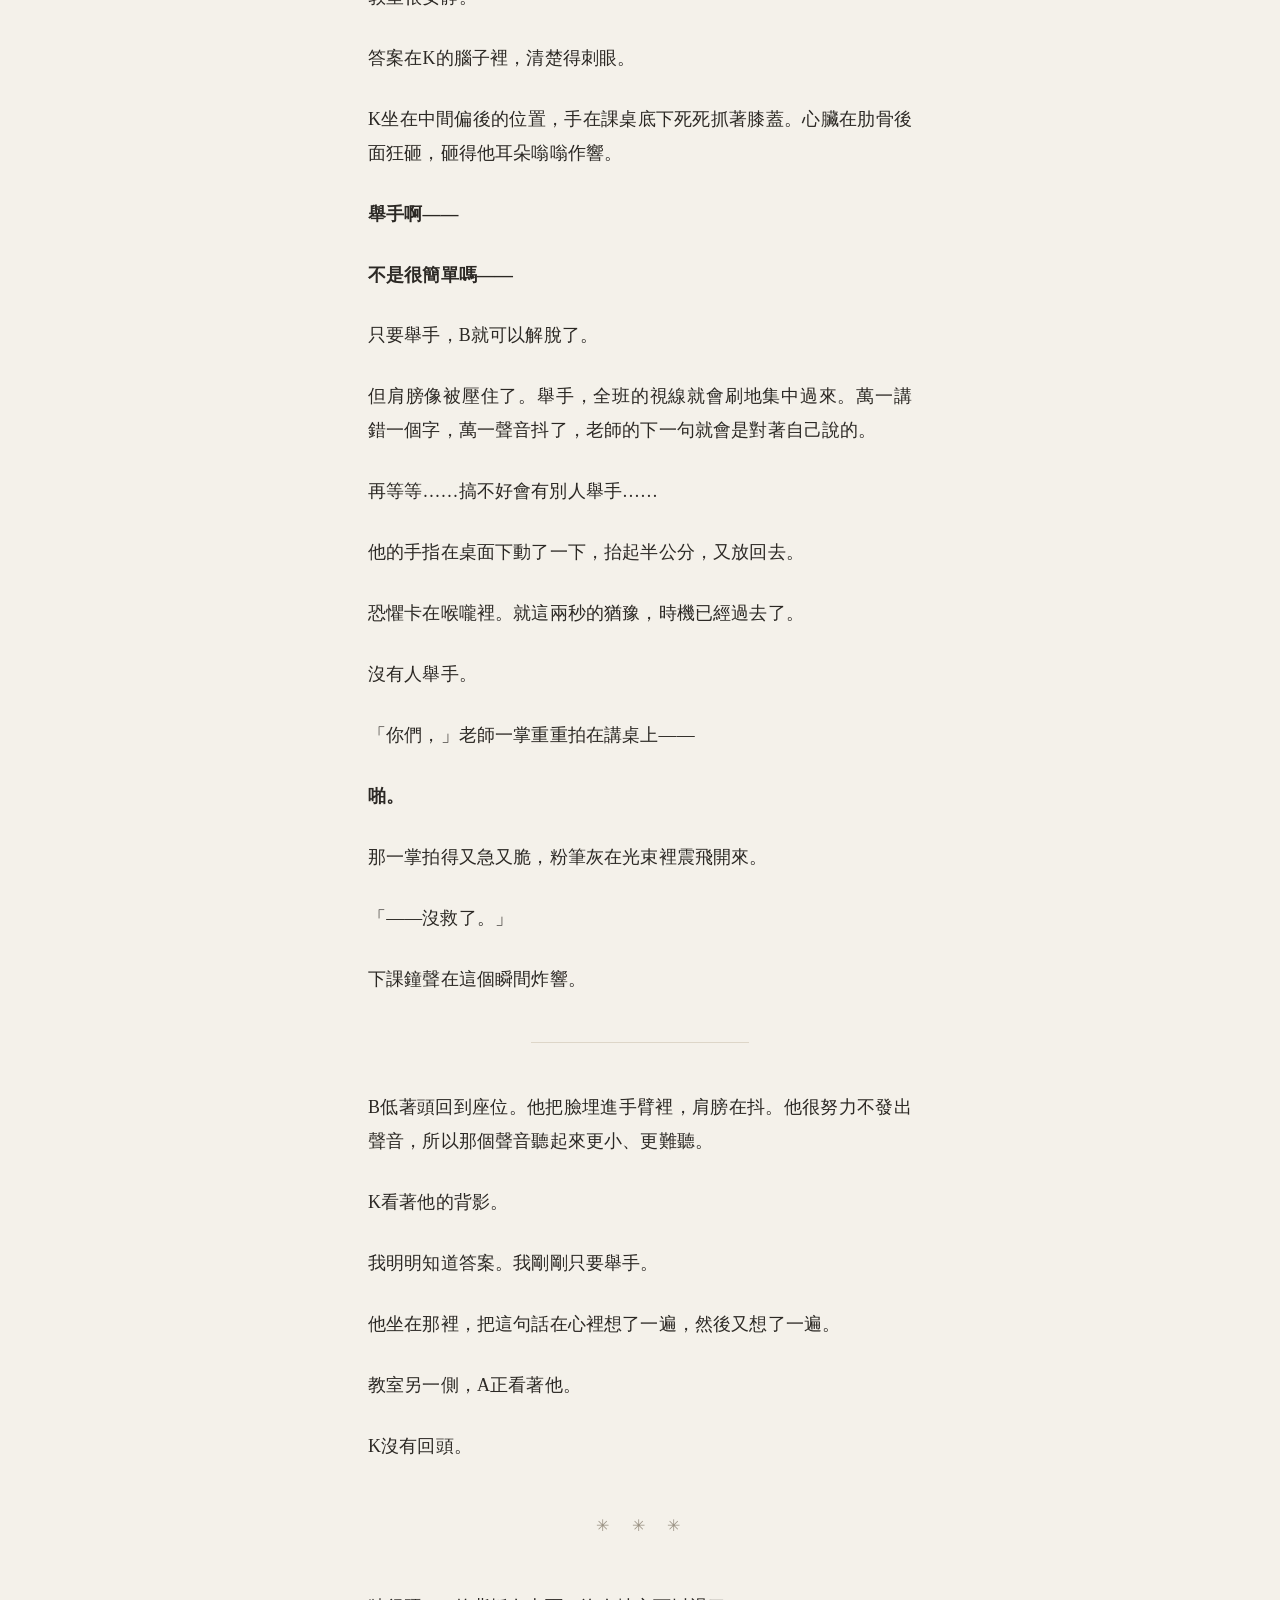
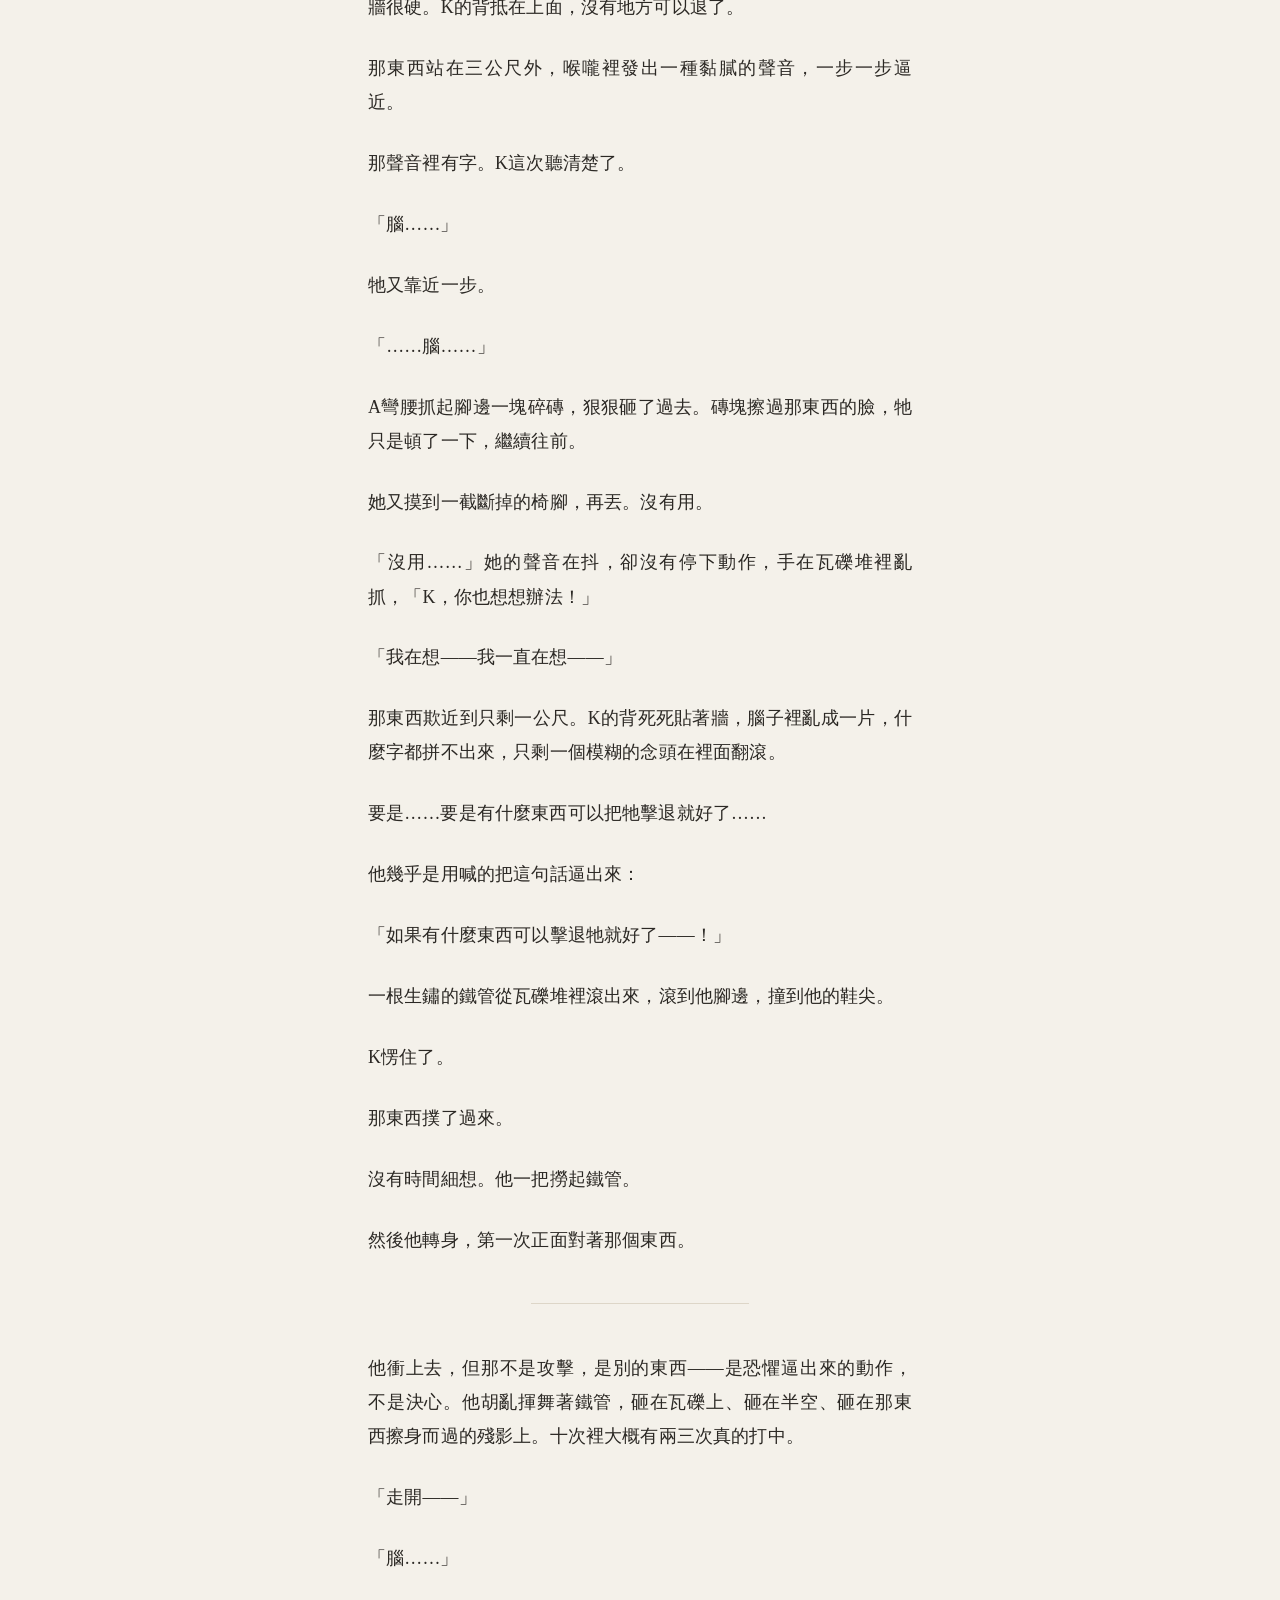
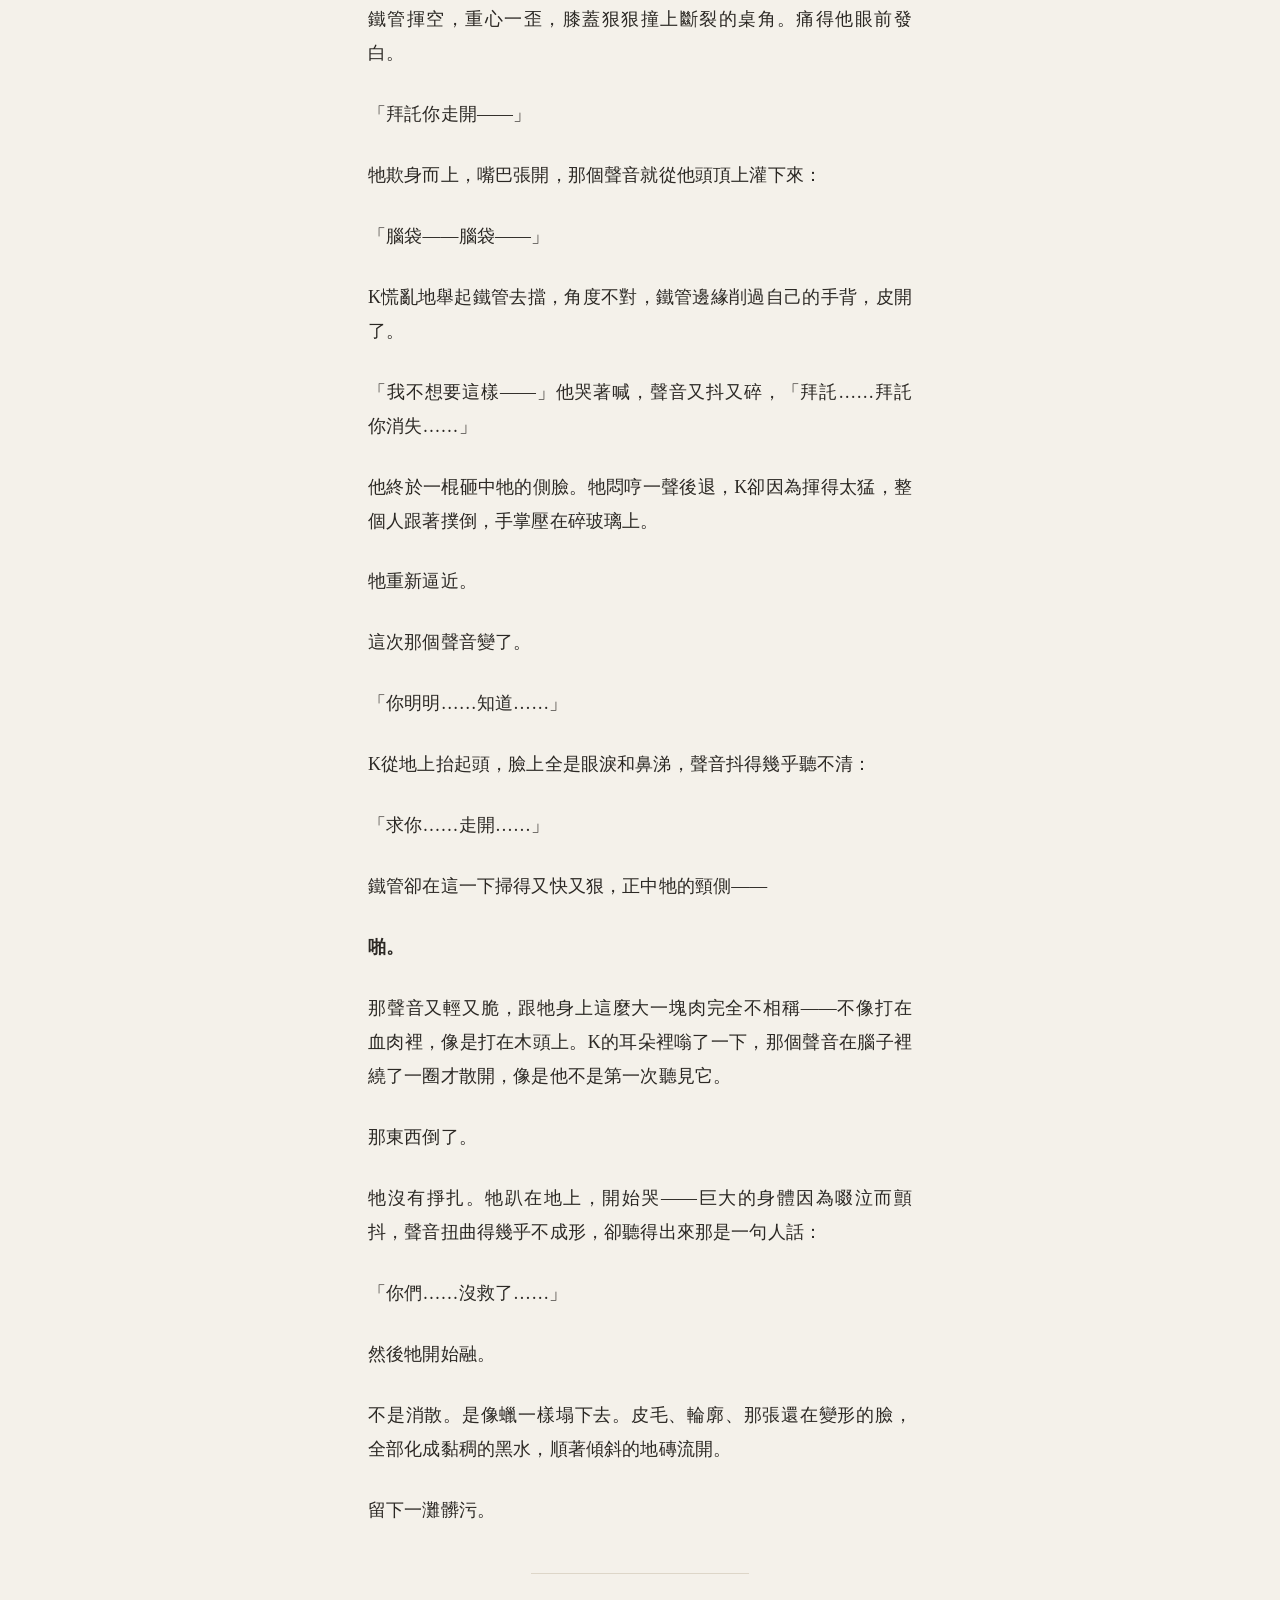
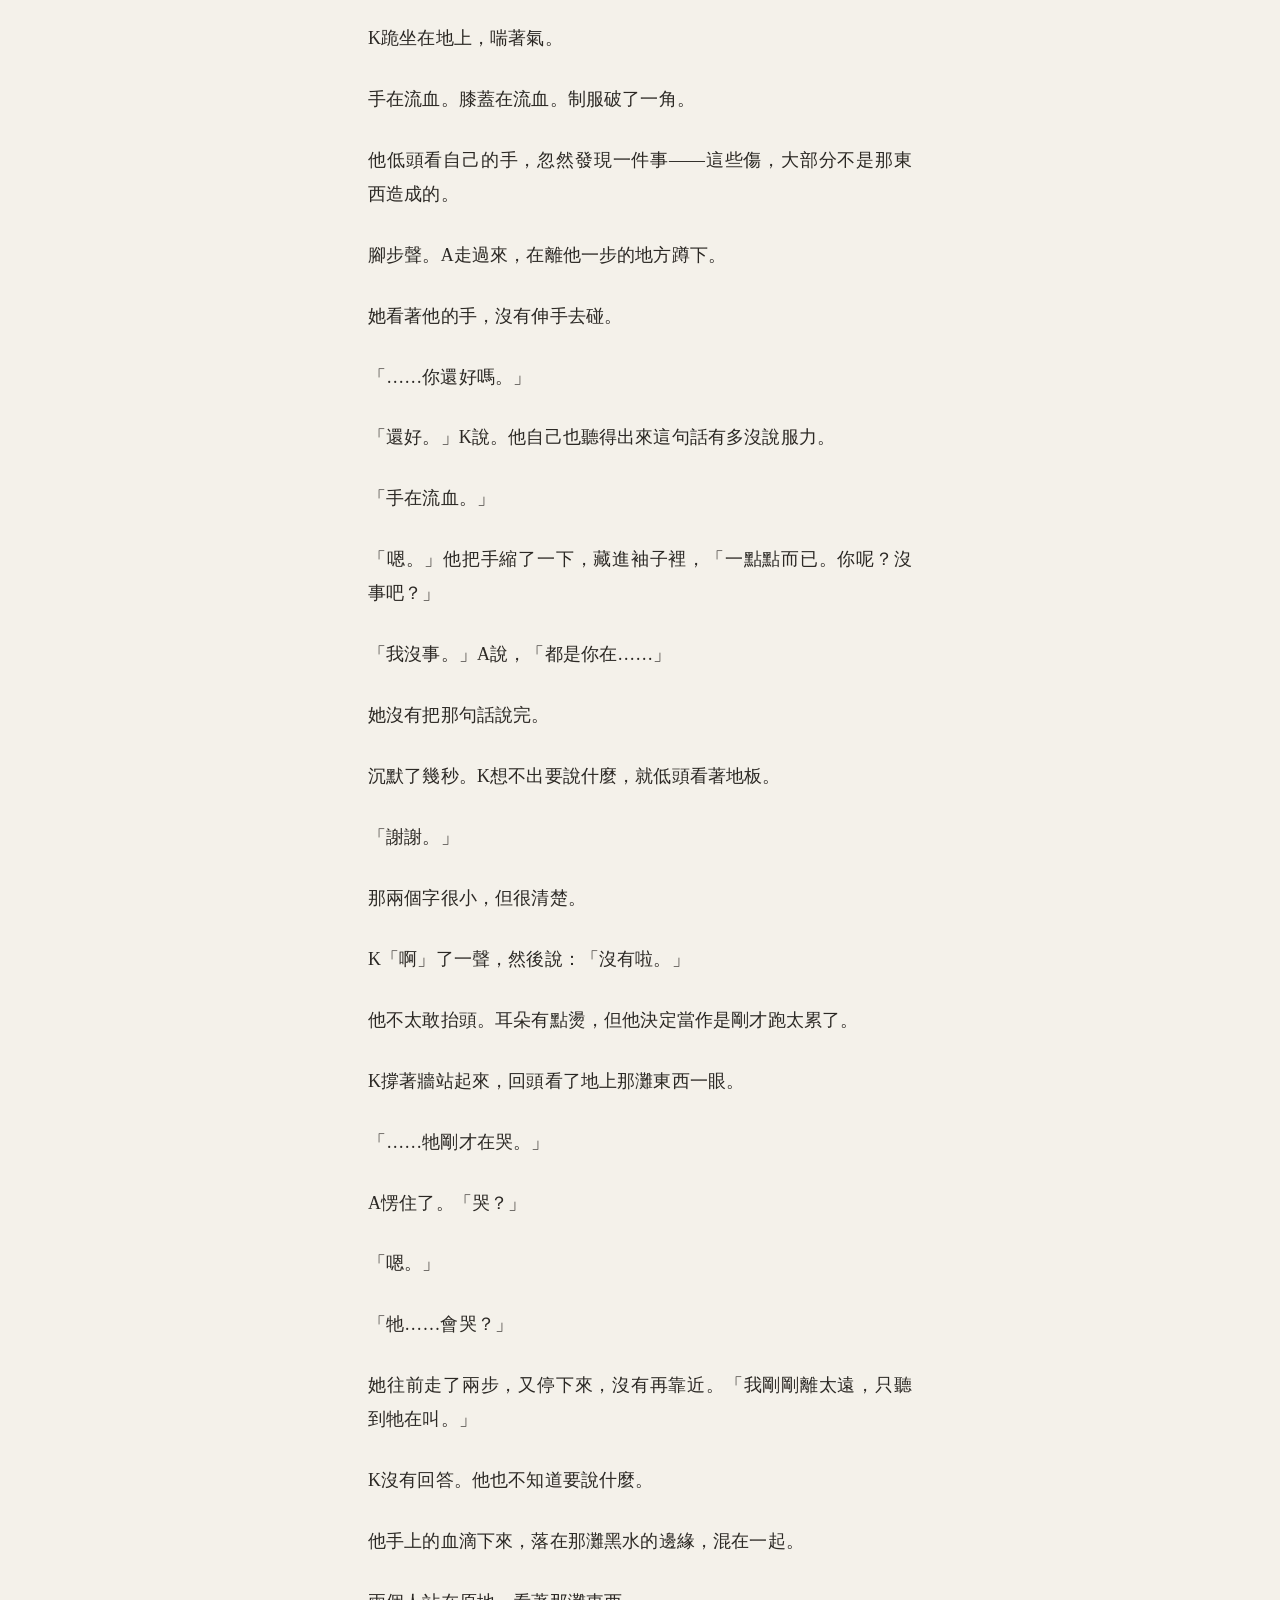
==== commit 62439559: "第一話微調：結尾聲音描寫改為「打在木頭上」 把「倒像是打在講桌上」改為「像是打在木頭上」，去掉過於直指的比喻， 語感更自然，與廢墟場景的呼應仍在。  Co-Authored-By: Claude Op" ====
--- a/chapters/ep01.html
+++ b/chapters/ep01.html
@@ -211,7 +211,7 @@
 <p>「求你……走開……」</p>
 <p>鐵管卻在這一下掃得又快又狠，正中牠的頸側——</p>
 <p><strong>啪。</strong></p>
-<p>那聲音又輕又脆，跟牠身上這麼大一塊肉完全不相稱——不像打在血肉裡，倒像是打在講桌上。K的耳朵裡嗡了一下，那個聲音在腦子裡繞了一圈才散開，像是他不是第一次聽見它。</p>
+<p>那聲音又輕又脆，跟牠身上這麼大一塊肉完全不相稱——不像打在血肉裡，像是打在木頭上。K的耳朵裡嗡了一下，那個聲音在腦子裡繞了一圈才散開，像是他不是第一次聽見它。</p>
 <p>那東西倒了。</p>
 <p>牠沒有掙扎。牠趴在地上，開始哭——巨大的身體因為啜泣而顫抖，聲音扭曲得幾乎不成形，卻聽得出來那是一句人話：</p>
 <p>「你們……沒救了……」</p>
